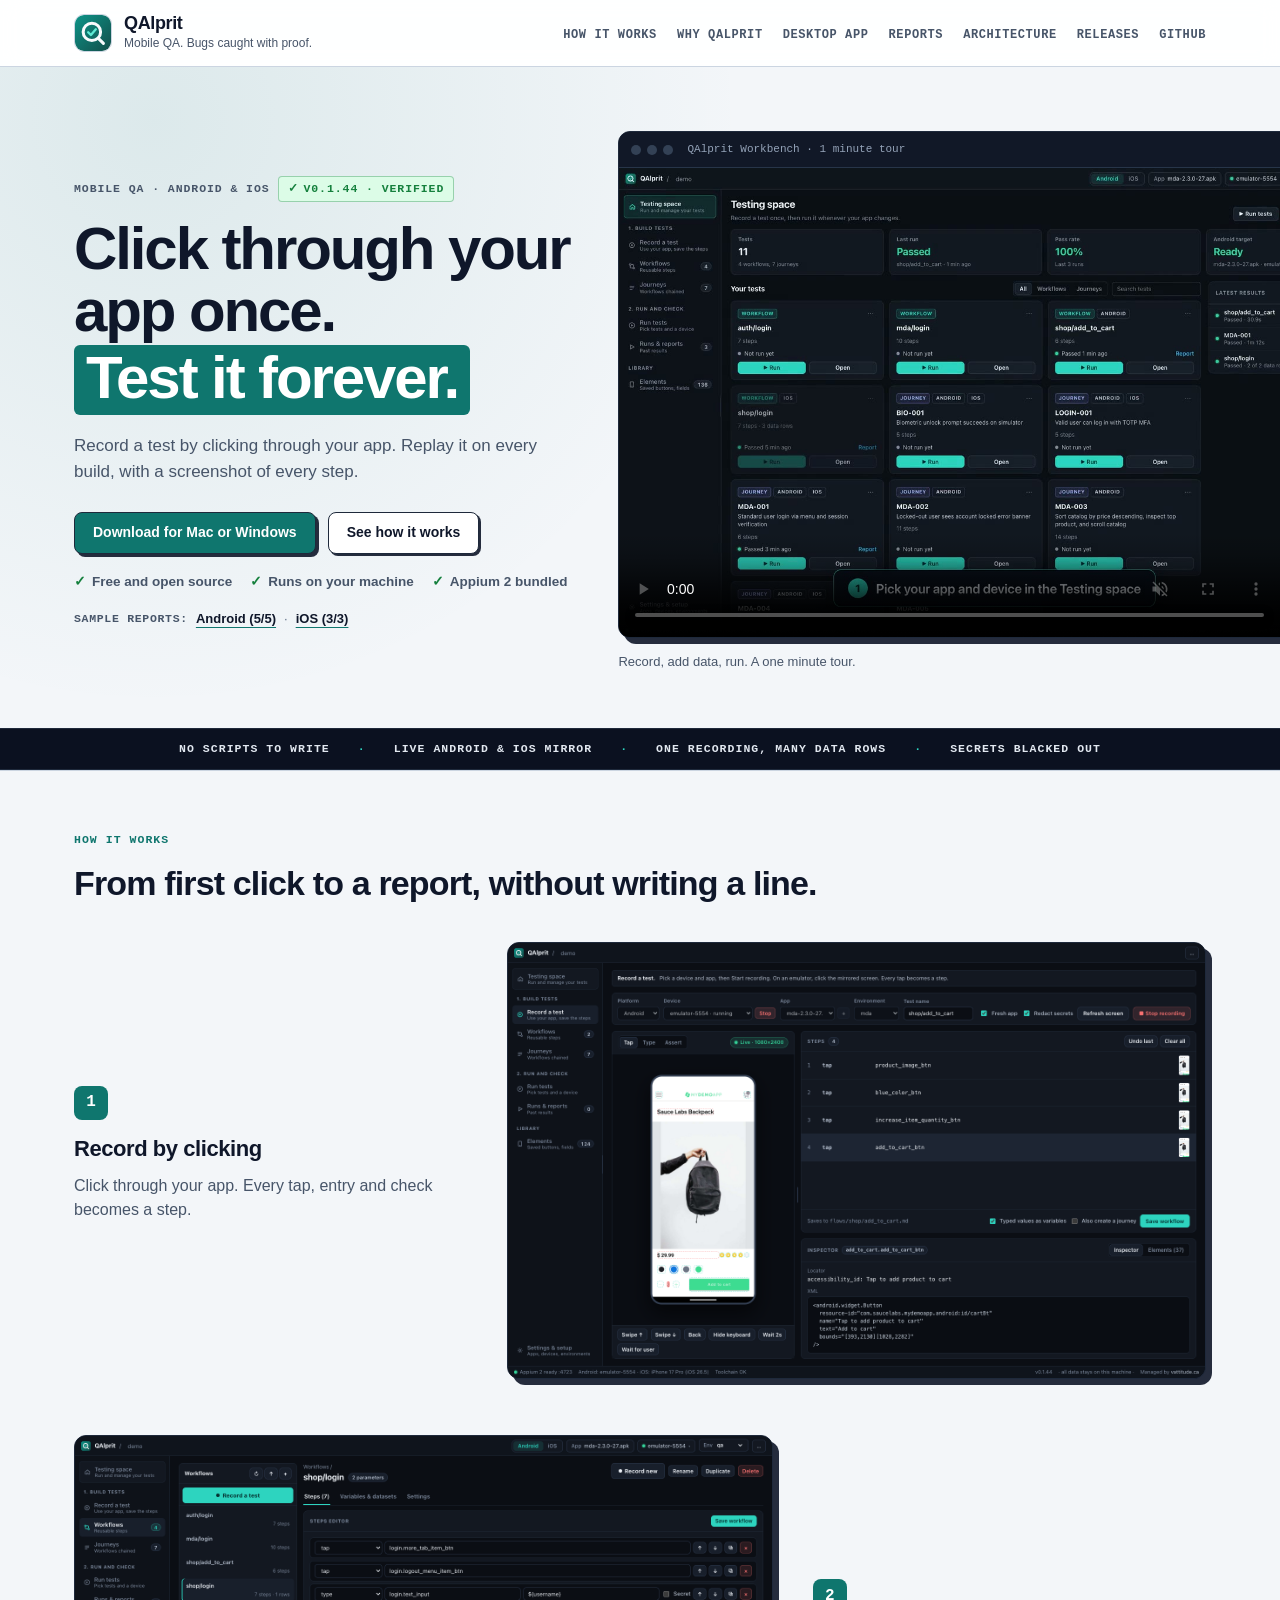
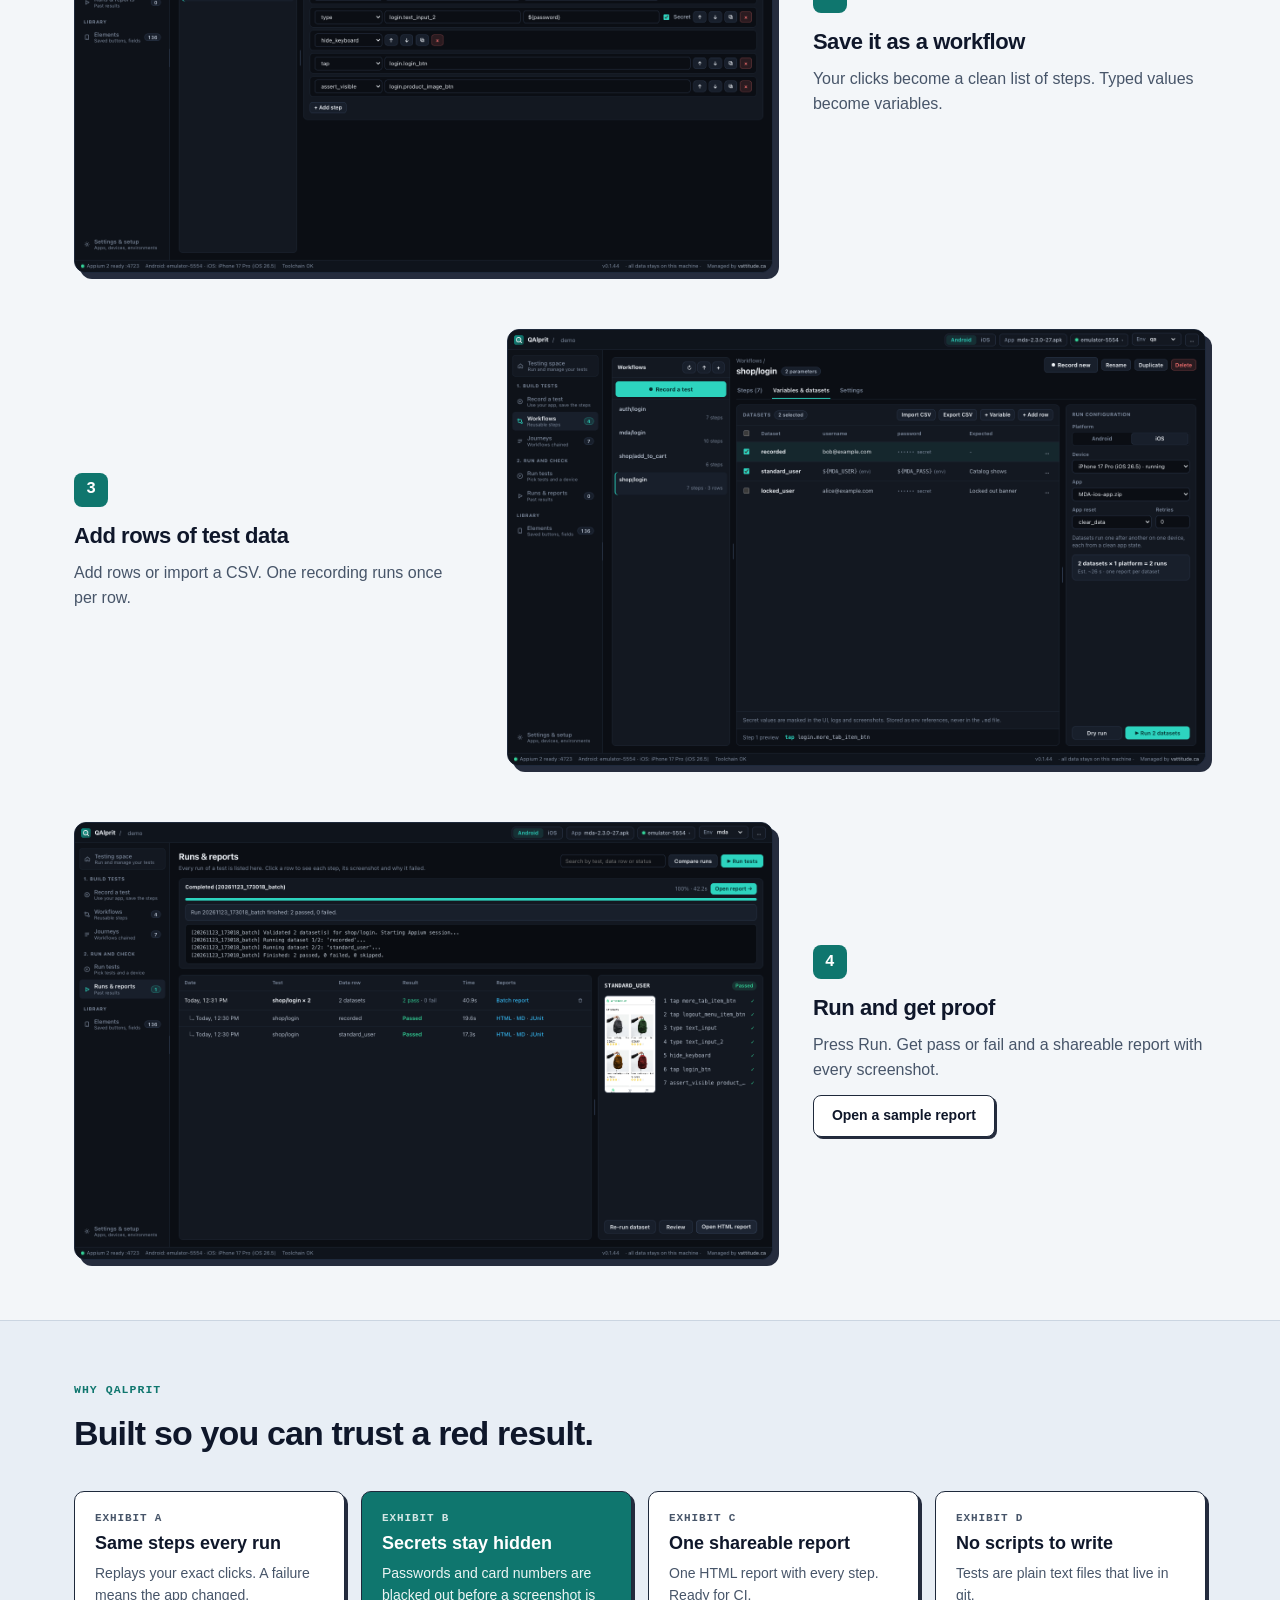
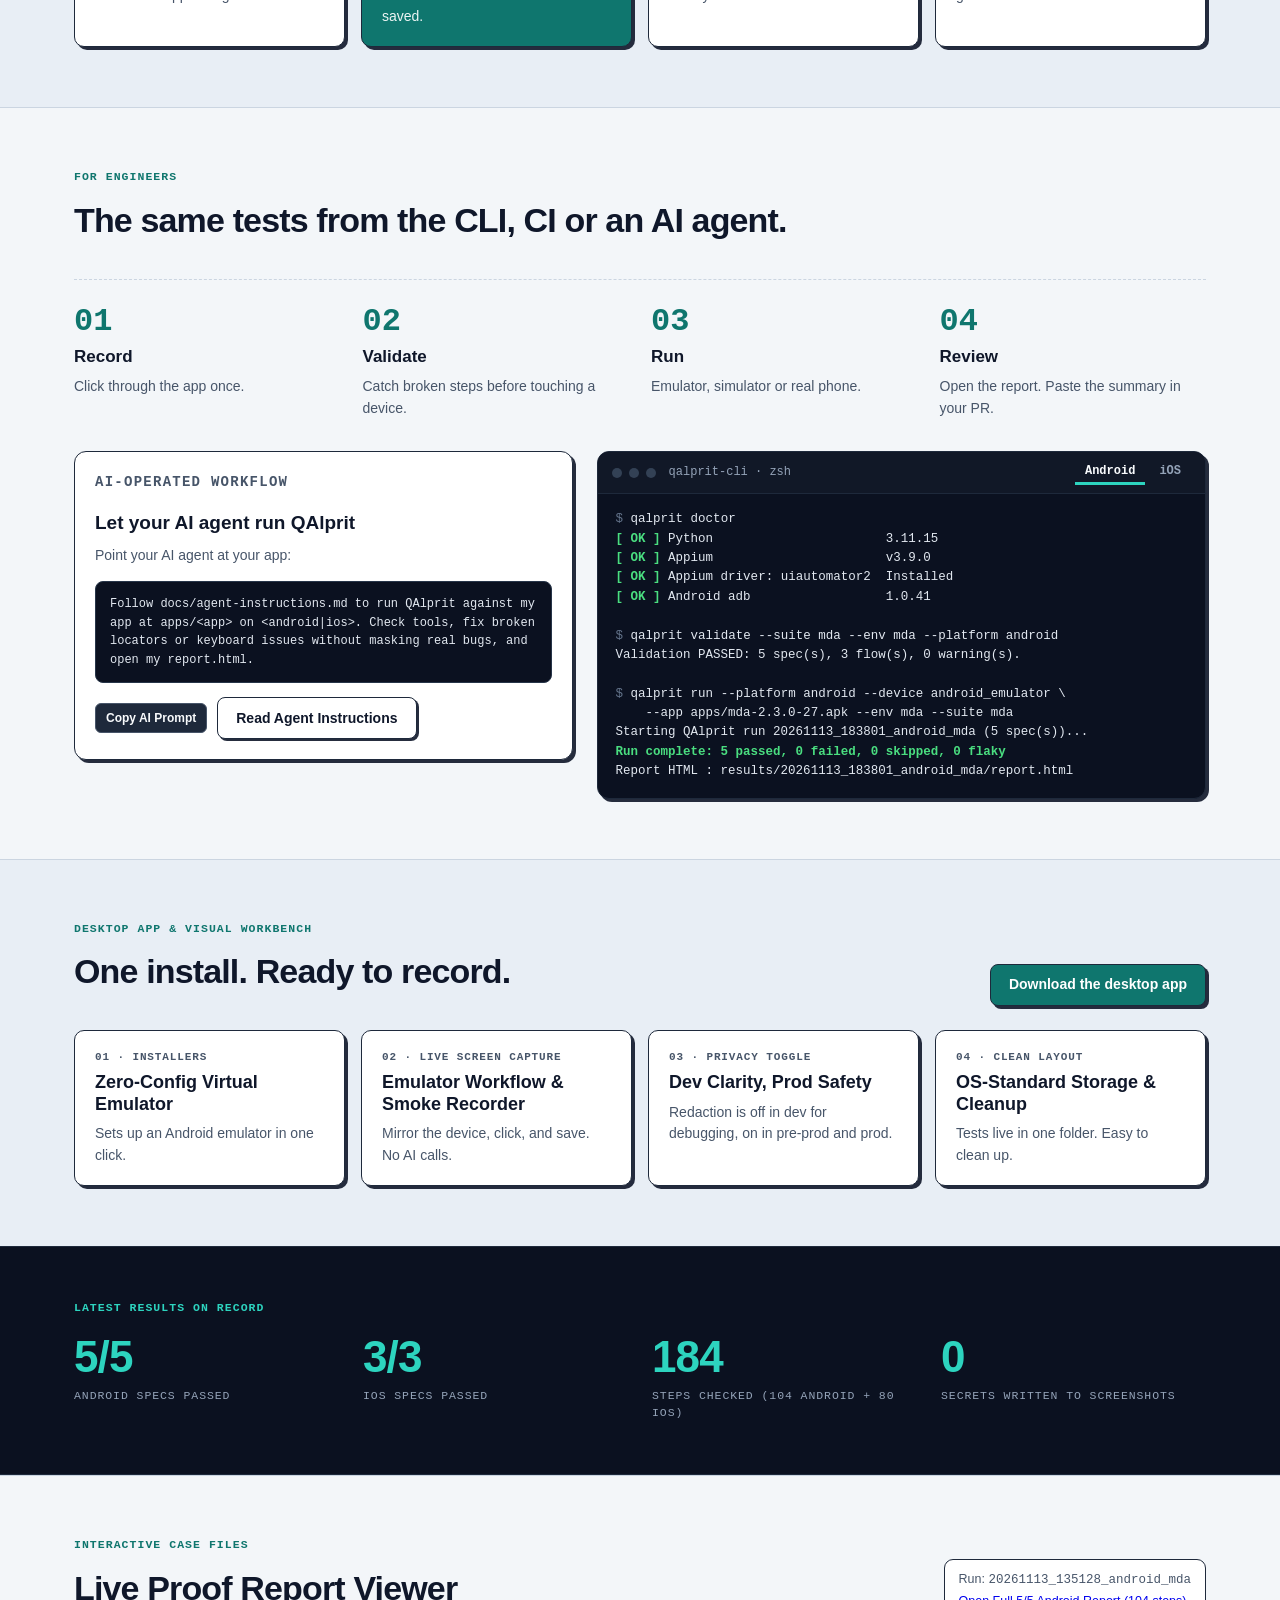
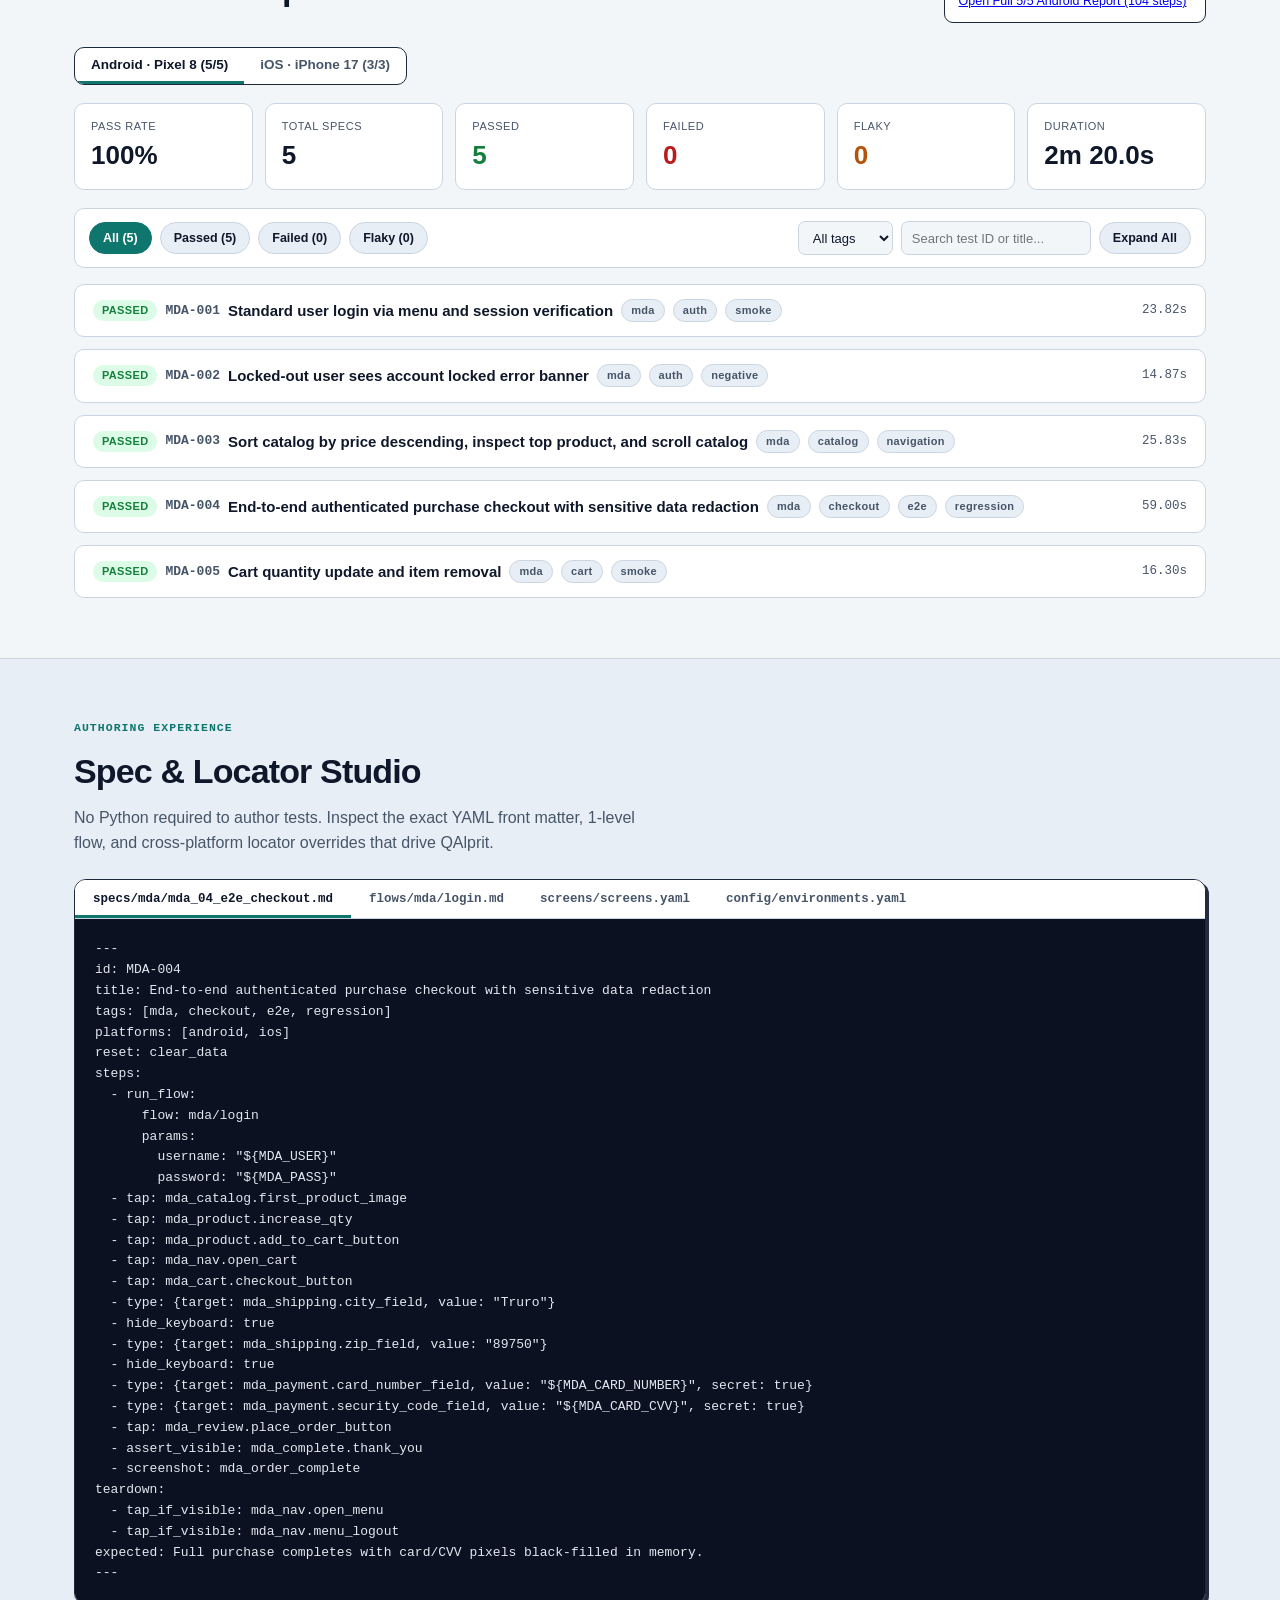
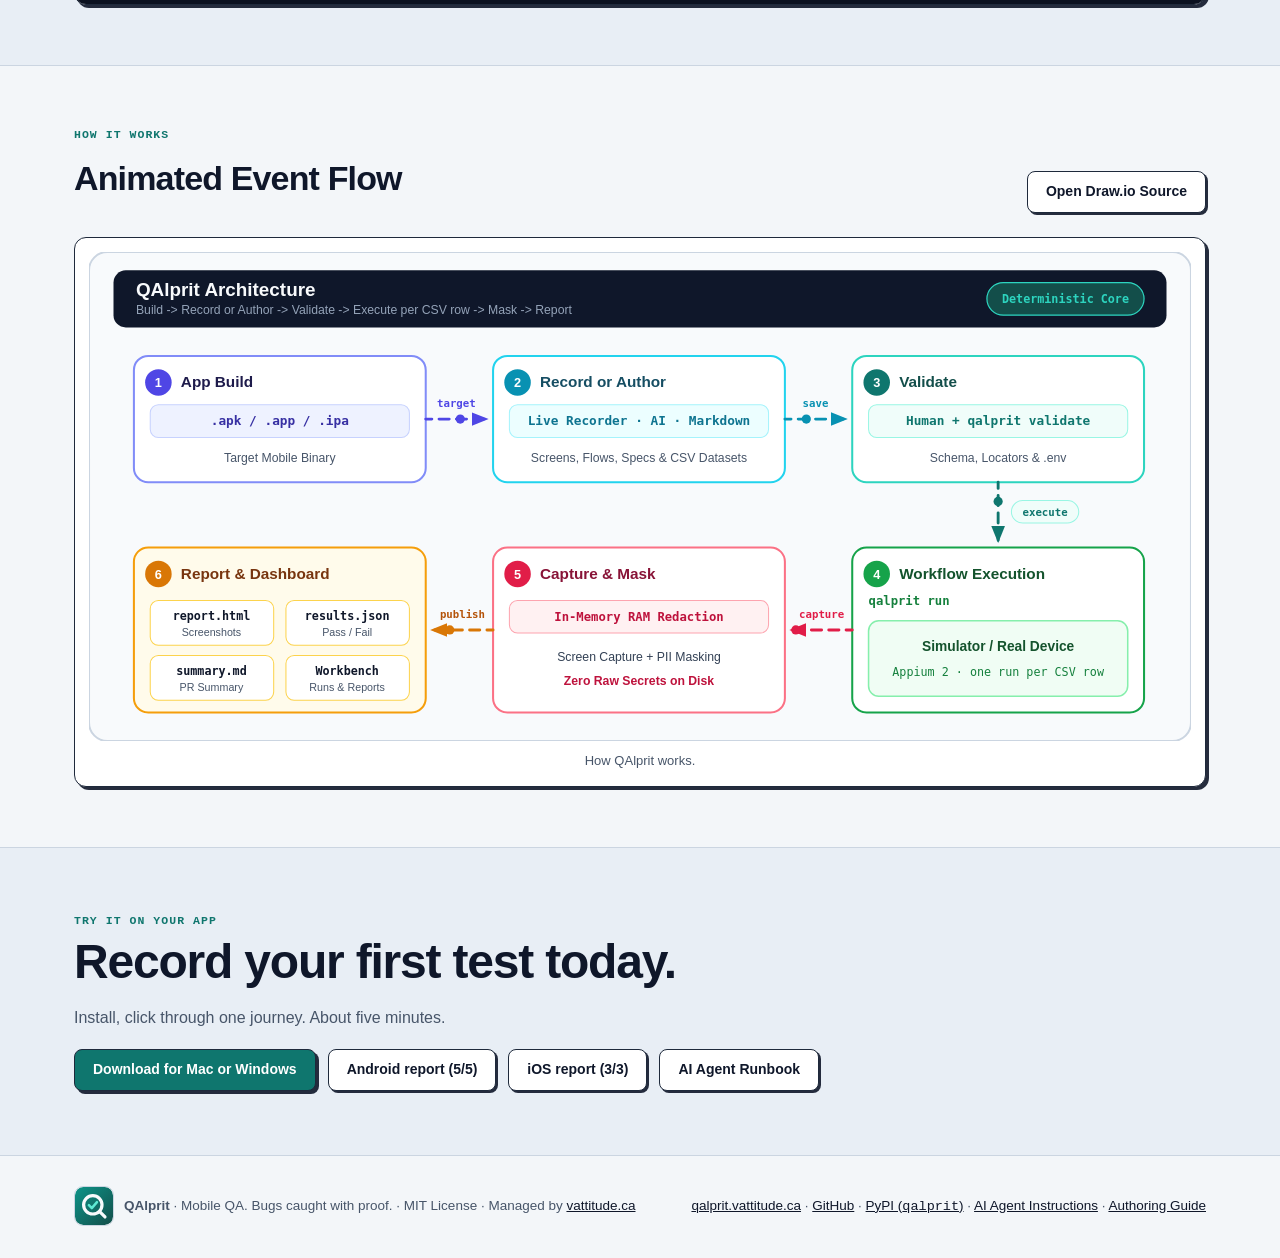
==== web/index.html @ 34952ef0 "docs: intro video and fresh screenshots Add a one minute tour to the website hero (mp4 with poster) " ====
<!DOCTYPE html>
<html lang="en">
<head>
  <meta charset="utf-8" />
  <meta name="viewport" content="width=device-width, initial-scale=1.0" />
  <meta name="color-scheme" content="light dark" />
  <title>QAlprit: mobile QA. Bugs caught with proof.</title>
  <meta name="description" content="Record mobile tests by clicking through your app on a live Android emulator or iOS simulator. Replay them with CSV data on Appium 2 and get a report with every step and every secret blacked out." />
  <link rel="canonical" href="https://qalprit.vattitude.ca/" />
  <link rel="icon" type="image/svg+xml" href="qalprit-icon.svg" />
  <link rel="alternate icon" type="image/png" href="qalprit-logo.png" />
  <link rel="apple-touch-icon" href="qalprit-logo.png" />
  <meta property="og:type" content="website" />
  <meta property="og:url" content="https://qalprit.vattitude.ca/" />
  <meta property="og:title" content="QAlprit: mobile QA. Bugs caught with proof." />
  <meta property="og:description" content="Record mobile tests by clicking through your app on a live Android emulator or iOS simulator. Replay them with CSV data on Appium 2 and get a report with every step and every secret blacked out." />
  <meta property="og:image" content="https://qalprit.vattitude.ca/social-card.png" />
  <meta name="twitter:card" content="summary_large_image" />
  <meta name="twitter:title" content="QAlprit: mobile QA. Bugs caught with proof." />
  <meta name="twitter:description" content="Record mobile tests by clicking through your app on live Android and iOS emulators. No scripts." />
  <meta name="twitter:image" content="https://qalprit.vattitude.ca/social-card.png" />
  <link rel="stylesheet" href="styles.css" />
</head>
<body>
  <a href="#main-content" class="skip-link">Skip to main content</a>

  <header class="site-header">
    <div class="container nav-row">
      <a class="brand" href="#top" aria-label="QAlprit home">
        <img class="brand-logo" src="qalprit-icon.svg" alt="" width="38" height="38" />
        <span>
          <strong>QAlprit</strong>
          <small>Mobile QA. Bugs caught with proof.</small>
        </span>
      </a>
      <nav aria-label="Primary">
        <ul class="nav-links">
          <li><a href="#how-it-works">How it works</a></li>
          <li><a href="#evidence">Why QAlprit</a></li>
          <li><a href="#workbench">Desktop app</a></li>
          <li><a href="#proof-viewer">Reports</a></li>
          <li><a href="#architecture">Architecture</a></li>
          <li><a href="https://github.com/vattitude-me/QAlprit/releases/latest" target="_blank" rel="noopener">Releases</a></li>
          <li><a href="https://github.com/vattitude-me/QAlprit" target="_blank" rel="noopener">GitHub</a></li>
        </ul>
      </nav>
    </div>
  </header>

  <main id="main-content" tabindex="-1">
    <section id="top" class="hero">
      <div class="container hero-grid">
        <div class="hero-copy">
          <p class="case-meta">
            <span>Mobile QA · Android &amp; iOS</span>
            <span class="case-badge"><span aria-hidden="true">✓</span> v0.1.44 · Verified</span>
          </p>
          <h1>Click through your app once.<br /><span class="proof-highlight">Test it forever.</span></h1>
          <p class="lead">
            Record a test by clicking through your app. Replay it on every build, with a screenshot of every step.
          </p>
          <div class="hero-actions">
            <a class="btn-primary" href="https://github.com/vattitude-me/QAlprit/releases/latest" target="_blank" rel="noopener">Download for Mac or Windows</a>
            <a class="btn-secondary" href="#how-it-works">See how it works</a>
          </div>
          <ul class="hero-points">
            <li>Free and open source</li>
            <li>Runs on your machine</li>
            <li>Appium 2 bundled</li>
          </ul>
          <div class="hero-utility">
            <div class="hero-report-links" aria-label="Sample HTML reports">
              <span class="hero-report-label">Sample reports:</span>
              <a class="utility-link" href="sample-report.html">Android (5/5)</a>
              <span class="t-dim" aria-hidden="true">·</span>
              <a class="utility-link" href="sample-report-ios.html">iOS (3/3)</a>
            </div>
          </div>
        </div>

        <figure class="hero-shot">
          <div class="app-window">
            <div class="app-window-bar" aria-hidden="true"><span></span><span></span><span></span><em>QAlprit Workbench · 1 minute tour</em></div>
            <video class="hero-video" width="1280" height="800" poster="media/intro-poster.jpg" autoplay muted loop playsinline controls preload="metadata" aria-label="One minute tour of QAlprit: record a login on the iOS Simulator, record add to cart on an Android emulator, add data rows, and run the test with a report.">
              <source src="media/intro.mp4" type="video/mp4" />
              <img src="screenshots/record-ios.png" width="1600" height="1000" alt="QAlprit Workbench recording a login on a live iPhone simulator, with the password field blacked out." />
            </video>
          </div>
          <figcaption>Record, add data, run. A one minute tour.</figcaption>
        </figure>
      </div>
    </section>

    <div class="ledger-strip" aria-label="QAlprit execution guarantees">
      <div class="container ledger-items">
        <span>No Scripts to Write</span>
        <span class="ledger-dot" aria-hidden="true">·</span>
        <span>Live Android &amp; iOS Mirror</span>
        <span class="ledger-dot" aria-hidden="true">·</span>
        <span>One Recording, Many Data Rows</span>
        <span class="ledger-dot" aria-hidden="true">·</span>
        <span>Secrets Blacked Out</span>
      </div>
    </div>

    <section id="how-it-works" class="section-band">
      <div class="container">
        <div class="section-head">
          <div>
            <p class="eyebrow">How it works</p>
            <h2>From first click to a report, without writing a line.</h2>
            
          </div>
        </div>

        <div class="tour">
          <article class="tour-row">
            <div class="tour-copy">
              <span class="tour-num" aria-hidden="true">1</span>
              <h3>Record by clicking</h3>
              <p>Click through your app. Every tap, entry and check becomes a step.</p>
            </div>
            <a class="app-window tour-shot" href="screenshots/record-android.png" target="_blank" rel="noopener">
              <img src="screenshots/record-android.png" width="1600" height="1000" loading="lazy" alt="Recording an add to cart flow on a live Android emulator. Four steps are listed next to the phone mirror, each with a screenshot." />
            </a>
          </article>

          <article class="tour-row flip">
            <div class="tour-copy">
              <span class="tour-num" aria-hidden="true">2</span>
              <h3>Save it as a workflow</h3>
              <p>Your clicks become a clean list of steps. Typed values become variables.</p>
            </div>
            <a class="app-window tour-shot" href="screenshots/workflow-steps.png" target="_blank" rel="noopener">
              <img src="screenshots/workflow-steps.png" width="1600" height="1000" loading="lazy" alt="Workflow editor showing seven recorded login steps, with username and password variables and both typed values marked secret." />
            </a>
          </article>

          <article class="tour-row">
            <div class="tour-copy">
              <span class="tour-num" aria-hidden="true">3</span>
              <h3>Add rows of test data</h3>
              <p>Add rows or import a CSV. One recording runs once per row.</p>
            </div>
            <a class="app-window tour-shot" href="screenshots/datasets.png" target="_blank" rel="noopener">
              <img src="screenshots/datasets.png" width="1600" height="1000" loading="lazy" alt="Dataset table with three rows, two of them selected, a masked password column and a run panel for the iOS Simulator." />
            </a>
          </article>

          <article class="tour-row flip">
            <div class="tour-copy">
              <span class="tour-num" aria-hidden="true">4</span>
              <h3>Run and get proof</h3>
              <p>Press Run. Get pass or fail and a shareable report with every screenshot.</p>
              <div class="cta-row">
                <a class="btn-secondary" href="sample-report.html">Open a sample report</a>
              </div>
            </div>
            <a class="app-window tour-shot" href="screenshots/runs.png" target="_blank" rel="noopener">
              <img src="screenshots/runs.png" width="1600" height="1000" loading="lazy" alt="Runs and reports view with a batch of two data rows that both passed, links to HTML, Markdown and JUnit output, and the step list with a screenshot." />
            </a>
          </article>
        </div>
      </div>
    </section>

    <section id="evidence" class="section-band alt-band">
      <div class="container">
        <div class="section-head">
          <div>
            <p class="eyebrow">Why QAlprit</p>
            <h2>Built so you can trust a red result.</h2>
          </div>
        </div>
        <div class="exhibits-grid">
          <article class="exhibit-card">
            <header>
              <span class="exhibit-num">Exhibit A</span>
              <h3>Same steps every run</h3>
            </header>
            <p>Replays your exact clicks. A failure means the app changed.</p>
          </article>

          <article class="exhibit-card featured">
            <header>
              <span class="exhibit-num">Exhibit B</span>
              <h3>Secrets stay hidden</h3>
            </header>
            <p>Passwords and card numbers are blacked out before a screenshot is saved.</p>
          </article>

          <article class="exhibit-card">
            <header>
              <span class="exhibit-num">Exhibit C</span>
              <h3>One shareable report</h3>
            </header>
            <p>One HTML report with every step. Ready for CI.</p>
          </article>

          <article class="exhibit-card">
            <header>
              <span class="exhibit-num">Exhibit D</span>
              <h3>No scripts to write</h3>
            </header>
            <p>Tests are plain text files that live in git.</p>
          </article>
        </div>
      </div>
    </section>

    <section id="procedure" class="section-band">
      <div class="container">
        <div class="section-head">
          <div>
            <p class="eyebrow">For engineers</p>
            <h2>The same tests from the CLI, CI or an AI agent.</h2>
          </div>
        </div>

        <div class="steps-ledger">
          <article class="verdict-step">
            <span class="verdict-num" aria-hidden="true">01</span>
            <h3>Record</h3>
            <p>Click through the app once.</p>
          </article>
          <article class="verdict-step">
            <span class="verdict-num" aria-hidden="true">02</span>
            <h3>Validate</h3>
            <p>Catch broken steps before touching a device.</p>
          </article>
          <article class="verdict-step">
            <span class="verdict-num" aria-hidden="true">03</span>
            <h3>Run</h3>
            <p>Emulator, simulator or real phone.</p>
          </article>
          <article class="verdict-step">
            <span class="verdict-num" aria-hidden="true">04</span>
            <h3>Review</h3>
            <p>Open the report. Paste the summary in your PR.</p>
          </article>
        </div>

        <div class="quickstart-grid" style="margin-top: 32px;">
          <article class="ai-prompt-card">
            <p class="eyebrow">AI-Operated Workflow</p>
            <h3>Let your AI agent run QAlprit</h3>
            <p>
              Point your AI agent at your app:
            </p>
            <pre class="prompt-snippet">Follow docs/agent-instructions.md to run QAlprit against my app at apps/&lt;app&gt; on &lt;android|ios&gt;. Check tools, fix broken locators or keyboard issues without masking real bugs, and open my report.html.</pre>
            <div class="prompt-actions">
              <button type="button" class="copy-btn" data-copy="Follow docs/agent-instructions.md to run QAlprit against my app at apps/<app> on <android|ios>. Check tools, fix broken locators or keyboard issues without masking real bugs, and open my report.html.">Copy AI Prompt</button>
              <a class="btn-secondary" href="https://github.com/vattitude-me/QAlprit/blob/main/docs/agent-instructions.md" target="_blank" rel="noopener">Read Agent Instructions</a>
            </div>
          </article>

          <div class="terminal-card" aria-label="QAlprit CLI workflow preview">
            <div class="terminal-bar">
              <div class="terminal-bar-left">
                <span class="dot"></span><span class="dot"></span><span class="dot"></span>
                <span class="terminal-title">qalprit-cli · zsh</span>
              </div>
              <div class="terminal-tabs" role="tablist" aria-label="CLI preview platform">
                <button type="button" role="tab" id="cli-tab-android" aria-selected="true">Android</button>
                <button type="button" role="tab" id="cli-tab-ios" aria-selected="false">iOS</button>
              </div>
            </div>
            <div role="tabpanel" id="cli-panel-android" aria-labelledby="cli-tab-android" tabindex="0">
              <pre><code><span class="t-dim">$</span> qalprit doctor
<span class="t-ok">[ OK ]</span> Python                       3.11.15
<span class="t-ok">[ OK ]</span> Appium                       v3.9.0
<span class="t-ok">[ OK ]</span> Appium driver: uiautomator2  Installed
<span class="t-ok">[ OK ]</span> Android adb                  1.0.41

<span class="t-dim">$</span> qalprit validate --suite mda --env mda --platform android
Validation PASSED: 5 spec(s), 3 flow(s), 0 warning(s).

<span class="t-dim">$</span> qalprit run --platform android --device android_emulator \
    --app apps/mda-2.3.0-27.apk --env mda --suite mda
Starting QAlprit run 20261113_183801_android_mda (5 spec(s))...
<span class="t-ok">Run complete: 5 passed, 0 failed, 0 skipped, 0 flaky</span>
Report HTML : results/20261113_183801_android_mda/report.html</code></pre>
            </div>
            <div role="tabpanel" id="cli-panel-ios" aria-labelledby="cli-tab-ios" hidden="until-found">
              <pre><code><span class="t-dim">$</span> qalprit doctor
<span class="t-ok">[ OK ]</span> Python                       3.11.15
<span class="t-ok">[ OK ]</span> Appium                       v3.9.0
<span class="t-ok">[ OK ]</span> Appium driver: xcuitest      Installed
<span class="t-ok">[ OK ]</span> Xcode / iOS Simulator        iPhone 17 (iOS 26.5)

<span class="t-dim">$</span> qalprit validate --suite mda --env mda --platform ios
Validation PASSED: 3 spec(s), 3 flow(s), 0 warning(s).

<span class="t-dim">$</span> qalprit run --platform ios --device ios_simulator \
    --app "apps/My Demo App.app" --env mda --suite mda
Starting QAlprit run 20261113_183328_ios_mda (3 spec(s))...
<span class="t-ok">Run complete: 3 passed, 0 failed, 0 skipped, 0 flaky</span>
Report HTML : results/20261113_183328_ios_mda/report.html</code></pre>
            </div>
          </div>
        </div>
      </div>
    </section>

    <section id="workbench" class="section-band alt-band">
      <div class="container">
        <div class="section-head">
          <div>
            <p class="eyebrow">Desktop App &amp; Visual Workbench</p>
            <h2>One install. Ready to record.</h2>
          </div>
          <a class="btn-primary" href="https://github.com/vattitude-me/QAlprit/releases/latest" target="_blank" rel="noopener">Download the desktop app</a>
        </div>
        <div class="exhibits-grid">
          <article class="exhibit-card">
            <header>
              <span class="exhibit-num">01 · Installers</span>
              <h3>Zero-Config Virtual Emulator</h3>
            </header>
            <p>Sets up an Android emulator in one click.</p>
          </article>

          <article class="exhibit-card">
            <header>
              <span class="exhibit-num">02 · Live Screen Capture</span>
              <h3>Emulator Workflow &amp; Smoke Recorder</h3>
            </header>
            <p>Mirror the device, click, and save. No AI calls.</p>
          </article>

          <article class="exhibit-card">
            <header>
              <span class="exhibit-num">03 · Privacy Toggle</span>
              <h3>Dev Clarity, Prod Safety</h3>
            </header>
            <p>Redaction is off in dev for debugging, on in pre-prod and prod.</p>
          </article>

          <article class="exhibit-card">
            <header>
              <span class="exhibit-num">04 · Clean Layout</span>
              <h3>OS-Standard Storage &amp; Cleanup</h3>
            </header>
            <p>Tests live in one folder. Easy to clean up.</p>
          </article>
        </div>
      </div>
    </section>

    <section class="record-band" aria-label="Latest results on record">
      <div class="container">
        <p class="eyebrow">Latest Results on Record</p>
        <div class="record-grid">
          <div class="record-stat">
            <strong>5/5</strong>
            <span>Android Specs Passed</span>
          </div>
          <div class="record-stat">
            <strong>3/3</strong>
            <span>iOS Specs Passed</span>
          </div>
          <div class="record-stat">
            <strong>184</strong>
            <span>Steps Checked (104 Android + 80 iOS)</span>
          </div>
          <div class="record-stat">
            <strong>0</strong>
            <span>Secrets Written to Screenshots</span>
          </div>
        </div>
      </div>
    </section>

    <section id="proof-viewer" class="section-band">
      <div class="container">
        <div class="section-head">
          <div>
            <p class="eyebrow">Interactive Case Files</p>
            <h2>Live Proof Report Viewer</h2>
          </div>
          <div class="run-meta-pill">
            <span>Run: <code id="runIdCode">20261113_135128_android_mda</code></span>
            <span><a id="runFullLink" href="sample-report.html">Open Full 5/5 Android Report (104 steps)</a></span>
          </div>
        </div>

        <div class="platform-tablist" role="tablist" aria-label="Sample run platform">
          <button type="button" role="tab" id="pv-tab-android" data-platform="android" aria-selected="true">Android · Pixel 8 (5/5)</button>
          <button type="button" role="tab" id="pv-tab-ios" data-platform="ios" aria-selected="false">iOS · iPhone 17 (3/3)</button>
        </div>

        <div class="kpi-grid" aria-label="Sample run metrics">
          <div class="kpi"><span class="kpi-label">Pass Rate</span><strong class="kpi-val" id="kpiRate">100%</strong></div>
          <div class="kpi"><span class="kpi-label">Total Specs</span><strong class="kpi-val" id="kpiTotal">5</strong></div>
          <div class="kpi kpi-pass"><span class="kpi-label">Passed</span><strong class="kpi-val" id="kpiPassed">5</strong></div>
          <div class="kpi kpi-fail"><span class="kpi-label">Failed</span><strong class="kpi-val" id="kpiFailed">0</strong></div>
          <div class="kpi kpi-warn"><span class="kpi-label">Flaky</span><strong class="kpi-val" id="kpiFlaky">0</strong></div>
          <div class="kpi"><span class="kpi-label">Duration</span><strong class="kpi-val" id="kpiDuration">2m 20.0s</strong></div>
        </div>

        <div class="toolbar" role="region" aria-label="Report filters">
          <div class="filter-group" id="statusFilters">
            <button type="button" class="btn-filter active" data-status="all" aria-pressed="true">All (5)</button>
            <button type="button" class="btn-filter" data-status="passed" aria-pressed="false">Passed (5)</button>
            <button type="button" class="btn-filter" data-status="failed" aria-pressed="false">Failed (0)</button>
            <button type="button" class="btn-filter" data-status="flaky" aria-pressed="false">Flaky (0)</button>
          </div>
          <div class="filter-controls">
            <label class="visually-hidden" for="tagFilter">Filter by tag</label>
            <select id="tagFilter" class="input-ctrl">
              <option value="all">All tags</option>
              <option value="mda">mda</option>
              <option value="auth">auth</option>
              <option value="smoke">smoke</option>
              <option value="negative">negative</option>
              <option value="catalog">catalog</option>
              <option value="checkout">checkout</option>
              <option value="e2e">e2e</option>
              <option value="cart">cart</option>
            </select>
            <label class="visually-hidden" for="searchBox">Search tests</label>
            <input id="searchBox" class="input-ctrl" type="search" placeholder="Search test ID or title..." />
            <button type="button" class="btn-filter" id="toggleAllBtn">Expand All</button>
          </div>
        </div>

        <div id="demoTestsContainer" class="tests-stack"></div>
      </div>
    </section>

    <section id="spec-studio" class="section-band alt-band">
      <div class="container">
        <div class="section-head">
          <div>
            <p class="eyebrow">Authoring Experience</p>
            <h2>Spec &amp; Locator Studio</h2>
            <p class="section-desc">
              No Python required to author tests. Inspect the exact YAML front matter, 1-level flow,
              and cross-platform locator overrides that drive QAlprit.
            </p>
          </div>
        </div>

        <div class="studio-shell">
          <div class="studio-tablist" role="tablist" aria-label="QAlprit configuration files">
            <button type="button" role="tab" id="tab-spec" aria-selected="true">specs/mda/mda_04_e2e_checkout.md</button>
            <button type="button" role="tab" id="tab-flow" aria-selected="false">flows/mda/login.md</button>
            <button type="button" role="tab" id="tab-screens" aria-selected="false">screens/screens.yaml</button>
            <button type="button" role="tab" id="tab-env" aria-selected="false">config/environments.yaml</button>
          </div>

          <div class="studio-panels">
            <div role="tabpanel" id="panel-spec" aria-labelledby="tab-spec" tabindex="0">
              <div class="code-panel">
                <pre><code>---
id: MDA-004
title: End-to-end authenticated purchase checkout with sensitive data redaction
tags: [mda, checkout, e2e, regression]
platforms: [android, ios]
reset: clear_data
steps:
  - run_flow:
      flow: mda/login
      params:
        username: "${MDA_USER}"
        password: "${MDA_PASS}"
  - tap: mda_catalog.first_product_image
  - tap: mda_product.increase_qty
  - tap: mda_product.add_to_cart_button
  - tap: mda_nav.open_cart
  - tap: mda_cart.checkout_button
  - type: {target: mda_shipping.city_field, value: "Truro"}
  - hide_keyboard: true
  - type: {target: mda_shipping.zip_field, value: "89750"}
  - hide_keyboard: true
  - type: {target: mda_payment.card_number_field, value: "${MDA_CARD_NUMBER}", secret: true}
  - type: {target: mda_payment.security_code_field, value: "${MDA_CARD_CVV}", secret: true}
  - tap: mda_review.place_order_button
  - assert_visible: mda_complete.thank_you
  - screenshot: mda_order_complete
teardown:
  - tap_if_visible: mda_nav.open_menu
  - tap_if_visible: mda_nav.menu_logout
expected: Full purchase completes with card/CVV pixels black-filled in memory.
---</code></pre>
              </div>
            </div>

            <div role="tabpanel" id="panel-flow" aria-labelledby="tab-flow" hidden="until-found">
              <div class="code-panel">
                <pre><code>---
name: mda/login
params: [username, password]
steps:
  - wait_for_visible: mda_nav.open_menu
  - tap: mda_nav.open_menu
  - tap: mda_nav.menu_login
  - wait_for_visible: mda_login.username_field
  - type: {target: mda_login.username_field, value: "${username}"}
  - type: {target: mda_login.password_field, value: "${password}", secret: true}
  - hide_keyboard: true
  - tap: mda_login.login_button
  - wait_for_visible: mda_catalog.title
---
# Reusable 1-level login flow
# Expanded inline during execution; nested run_flow inside a flow is rejected by `qalprit validate`.</code></pre>
              </div>
            </div>

            <div role="tabpanel" id="panel-screens" aria-labelledby="tab-screens" hidden="until-found">
              <div class="code-panel">
                <pre><code>mda_login:
  username_field:
    android: {id: "com.saucelabs.mydemoapp.android:id/nameET"}
    ios: {accessibility_id: "nameET"}
  password_field:
    android: {id: "com.saucelabs.mydemoapp.android:id/passwordET", sensitive: true}
    ios: {accessibility_id: "passwordET", sensitive: true}
  login_button: {accessibility_id: "Tap to login with given credentials"}

mda_shipping:
  zip_field:
    android: {id: "com.saucelabs.mydemoapp.android:id/zipET"}
    ios: {xpath: '//XCUIElementTypeStaticText[@name="Zip Code*"]/following::XCUIElementTypeTextField[1]'}

mda_payment:
  card_number_field:
    android: {id: "com.saucelabs.mydemoapp.android:id/cardNumberET", sensitive: true}
    ios: {xpath: '//XCUIElementTypeStaticText[@name="Card Number*"]/following::XCUIElementTypeTextField[1]', sensitive: true}
  security_code_field:
    android: {id: "com.saucelabs.mydemoapp.android:id/securityCodeET", sensitive: true}
    ios: {xpath: '//XCUIElementTypeStaticText[@name="Security Code*"]/following::XCUIElementTypeTextField[1]', sensitive: true}</code></pre>
              </div>
            </div>

            <div role="tabpanel" id="panel-env" aria-labelledby="tab-env" hidden="until-found">
              <div class="code-panel">
                <pre><code>environments:
  dev:
    android_package: com.example.qalprit.dev
    ios_bundle_id: com.example.qalprit.dev
    default_timeout: 12
    redact_screenshots: false   # Clear screenshots &amp; live mirror for local debugging
    variables:
      ENV_LABEL: DEV
  pre-prod:
    android_package: com.example.qalprit.preprod
    ios_bundle_id: com.example.qalprit.preprod
    default_timeout: 12
    redact_screenshots: true    # Mask sensitive boxes &amp; credentials in memory
    variables:
      ENV_LABEL: PRE-PROD
  prod:
    android_package: com.example.qalprit.prod
    ios_bundle_id: com.example.qalprit.prod
    default_timeout: 15
    redact_screenshots: true
    variables:
      ENV_LABEL: PROD
  mda:
    android_package: com.saucelabs.mydemoapp.android
    ios_bundle_id: com.saucelabs.mydemo.app.ios
    default_timeout: 12
    redact_screenshots: true
    variables:
      ENV_LABEL: DEMO</code></pre>
              </div>
            </div>
          </div>
        </div>
      </div>
    </section>

    <section id="architecture" class="section-band">
      <div class="container">
        <div class="section-head">
          <div>
            <p class="eyebrow">How It Works</p>
            <h2>Animated Event Flow</h2>
          </div>
          <a class="btn-secondary" href="https://github.com/vattitude-me/QAlprit/blob/main/docs/architecture.drawio" target="_blank" rel="noopener">Open Draw.io Source</a>
        </div>
        <figure class="arch-figure">
          <img src="architecture.svg" alt="Animated QAlprit architecture diagram: App Build, AI Authoring, Validate, Workflow Execution on Simulator/Real Device, Capture &amp; Mask, and Report &amp; Dashboard" />
          <figcaption>How QAlprit works.</figcaption>
        </figure>
      </div>
    </section>

    <section class="closing-band alt-band" aria-label="Explore full sample case files">
      <div class="container">
        <p class="eyebrow">Try it on your app</p>
        <h2>Record your first test today.</h2>
        <p class="section-desc">Install, click through one journey. About five minutes.</p>
        <div class="cta-row" style="margin-top: 18px;">
          <a class="btn-primary" href="https://github.com/vattitude-me/QAlprit/releases/latest" target="_blank" rel="noopener">Download for Mac or Windows</a>
          <a class="btn-secondary" href="sample-report.html">Android report (5/5)</a>
          <a class="btn-secondary" href="sample-report-ios.html">iOS report (3/3)</a>
          <a class="btn-secondary" href="https://github.com/vattitude-me/QAlprit/blob/main/docs/agent-instructions.md" target="_blank" rel="noopener">AI Agent Runbook</a>
        </div>
      </div>
    </section>
  </main>

  <footer class="site-footer">
    <div class="container footer-row">
      <p class="footer-brand">
        <img class="footer-logo" src="qalprit-icon.svg" alt="QAlprit logo" width="40" height="40" />
        <span><strong>QAlprit</strong> · Mobile QA. Bugs caught with proof. · MIT License · Managed by <a href="https://vattitude.ca" target="_blank" rel="noopener">vattitude.ca</a></span>
      </p>
      <p>
        <a href="https://qalprit.vattitude.ca" target="_blank" rel="noopener">qalprit.vattitude.ca</a> ·
        <a href="https://github.com/vattitude-me/QAlprit" target="_blank" rel="noopener">GitHub</a> ·
        <a href="https://pypi.org/project/qalprit/" target="_blank" rel="noopener">PyPI (<code>qalprit</code>)</a> ·
        <a href="https://github.com/vattitude-me/QAlprit/blob/main/docs/agent-instructions.md" target="_blank" rel="noopener">AI Agent Instructions</a> ·
        <a href="https://github.com/vattitude-me/QAlprit/blob/main/docs/authoring-guide.md" target="_blank" rel="noopener">Authoring Guide</a>
      </p>
    </div>
  </footer>

  <dialog id="proofLightbox" closedby="any" aria-labelledby="lbTitle">
    <div class="lb-head">
      <h3 id="lbTitle">Step Screenshot</h3>
      <button type="button" class="lb-close" id="lbClose" autofocus>Close</button>
    </div>
    <div id="lbMedia" class="lb-media"></div>
    <p id="lbCaption" class="lb-caption"></p>
  </dialog>

  <div id="liveStatus" class="visually-hidden" aria-live="polite"></div>

  <script src="app.js"></script>
</body>
</html>
---- web/styles.css ----
:root {
  color-scheme: light dark;

  --bg-light: #f3f6f9;
  --bg-dark: #090e1a;
  --surface-light: #ffffff;
  --surface-dark: #111827;
  --surface-alt-light: #e8eef5;
  --surface-alt-dark: #0f172a;
  --border-light: #cbd5e1;
  --border-dark: #273549;
  --frame-border-light: #1e293b;
  --frame-border-dark: #334155;
  --shadow-color-light: rgba(15, 23, 42, 0.9);
  --shadow-color-dark: rgba(2, 6, 23, 0.9);
  --text-light: #0f172a;
  --text-dark: #f1f5f9;
  --muted-light: #475569;
  --muted-dark: #94a3b8;
  --accent-light: #0f766e;
  --accent-dark: #2dd4bf;
  --accent-ink-light: #ffffff;
  --accent-ink-dark: #042f2e;
  --pass-light: #15803d;
  --pass-dark: #4ade80;
  --pass-bg-light: #dcfce7;
  --pass-bg-dark: #052e16;
  --fail-light: #b91c1c;
  --fail-dark: #f87171;
  --fail-bg-light: #fee2e2;
  --fail-bg-dark: #450a0a;
  --warn-light: #b45309;
  --warn-dark: #fbbf24;
  --warn-bg-light: #fef3c7;
  --warn-bg-dark: #451a03;

  --bg: var(--bg-light);
  --surface: var(--surface-light);
  --surface-alt: var(--surface-alt-light);
  --border: var(--border-light);
  --frame-border: var(--frame-border-light);
  --frame-shadow: var(--shadow-color-light);
  --text: var(--text-light);
  --muted: var(--muted-light);
  --accent: var(--accent-light);
  --accent-ink: var(--accent-ink-light);
  --pass: var(--pass-light);
  --pass-bg: var(--pass-bg-light);
  --fail: var(--fail-light);
  --fail-bg: var(--fail-bg-light);
  --warn: var(--warn-light);
  --warn-bg: var(--warn-bg-light);

  --sans: "Inter", -apple-system, BlinkMacSystemFont, "Segoe UI", Roboto, sans-serif;
  --mono: ui-monospace, SFMono-Regular, Menlo, Monaco, Consolas, monospace;
}

@media (prefers-color-scheme: dark) {
  :root {
    --bg: var(--bg-dark);
    --surface: var(--surface-dark);
    --surface-alt: var(--surface-alt-dark);
    --border: var(--border-dark);
    --frame-border: var(--frame-border-dark);
    --frame-shadow: var(--shadow-color-dark);
    --text: var(--text-dark);
    --muted: var(--muted-dark);
    --accent: var(--accent-dark);
    --accent-ink: var(--accent-ink-dark);
    --pass: var(--pass-dark);
    --pass-bg: var(--pass-bg-dark);
    --fail: var(--fail-dark);
    --fail-bg: var(--fail-bg-dark);
    --warn: var(--warn-dark);
    --warn-bg: var(--warn-bg-dark);
  }
}

@supports (color: light-dark(white, black)) {
  :root {
    --bg: light-dark(var(--bg-light), var(--bg-dark));
    --surface: light-dark(var(--surface-light), var(--surface-dark));
    --surface-alt: light-dark(var(--surface-alt-light), var(--surface-alt-dark));
    --border: light-dark(var(--border-light), var(--border-dark));
    --frame-border: light-dark(var(--frame-border-light), var(--frame-border-dark));
    --frame-shadow: light-dark(var(--shadow-color-light), var(--shadow-color-dark));
    --text: light-dark(var(--text-light), var(--text-dark));
    --muted: light-dark(var(--muted-light), var(--muted-dark));
    --accent: light-dark(var(--accent-light), var(--accent-dark));
    --accent-ink: light-dark(var(--accent-ink-light), var(--accent-ink-dark));
    --pass: light-dark(var(--pass-light), var(--pass-dark));
    --pass-bg: light-dark(var(--pass-bg-light), var(--pass-bg-dark));
    --fail: light-dark(var(--fail-light), var(--fail-dark));
    --fail-bg: light-dark(var(--fail-bg-light), var(--fail-bg-dark));
    --warn: light-dark(var(--warn-light), var(--warn-dark));
    --warn-bg: light-dark(var(--warn-bg-light), var(--warn-bg-dark));
  }
}

* { box-sizing: border-box; }

body {
  margin: 0;
  font-family: var(--sans);
  background: var(--bg);
  color: var(--text);
  line-height: 1.55;
}

.visually-hidden:where(:not(:focus-within, :active)) {
  position: absolute !important;
  clip-path: inset(50%) !important;
  overflow: hidden !important;
  width: 1px !important;
  height: 1px !important;
  margin: -1px !important;
  padding: 0 !important;
  border: 0 !important;
  white-space: nowrap !important;
}

.skip-link {
  position: absolute;
  left: -9999px;
  top: 8px;
  background: var(--accent);
  color: var(--accent-ink);
  padding: 8px 14px;
  border-radius: 6px;
  font-weight: 700;
  z-index: 100;
}
.skip-link:focus { left: 12px; }

:where(a:any-link, button, input, select, summary):focus-visible {
  outline: 3px solid var(--accent);
  outline-offset: 2px;
}

.container {
  max-width: 1180px;
  margin: 0 auto;
  padding: 0 24px;
}

.site-header {
  position: sticky;
  top: 0;
  z-index: 20;
  background: color-mix(in srgb, var(--surface) 92%, transparent);
  backdrop-filter: blur(10px);
  border-bottom: 1px solid var(--border);
}

.nav-row {
  display: flex;
  flex-wrap: wrap;
  align-items: center;
  justify-content: space-between;
  gap: 14px;
  padding-block: 14px;
}

.brand {
  display: inline-flex;
  align-items: center;
  gap: 12px;
  text-decoration: none;
  color: inherit;
}
.brand strong { display: block; font-size: 18px; letter-spacing: -0.02em; line-height: 1.1; }
.brand small { display: block; font-size: 12px; color: var(--muted); }
.brand-logo {
  width: 38px;
  height: 38px;
  border-radius: 10px;
  border: 1px solid var(--border);
  background: #ffffff;
  object-fit: contain;
  flex-shrink: 0;
}

.nav-links {
  list-style: none;
  margin: 0;
  padding: 0;
  display: flex;
  flex-wrap: wrap;
  gap: 20px;
}
.nav-links a {
  text-decoration: none;
  color: var(--muted);
  font-family: var(--mono);
  font-size: 12px;
  font-weight: 600;
  text-transform: uppercase;
  letter-spacing: 0.05em;
}
.nav-links a:hover { color: var(--text); }

.hero {
  overflow: hidden;
  padding: 64px 0 56px;
  background: radial-gradient(circle at 12% 8%, color-mix(in srgb, var(--accent) 10%, transparent), transparent 46%);
}
.hero-grid {
  display: grid;
  grid-template-columns: minmax(0, 0.92fr) minmax(0, 1.08fr);
  gap: 44px;
  align-items: center;
}
@media (max-width: 900px) {
  .hero-grid { grid-template-columns: 1fr; }
}

.case-meta {
  display: inline-flex;
  flex-wrap: wrap;
  align-items: center;
  gap: 8px;
  margin: 0 0 16px;
  font-family: var(--mono);
  font-size: 11.5px;
  font-weight: 700;
  text-transform: uppercase;
  letter-spacing: 0.08em;
  color: var(--muted);
}
.case-badge {
  display: inline-flex;
  align-items: center;
  gap: 5px;
  padding: 3px 9px;
  border-radius: 4px;
  background: var(--pass-bg);
  color: var(--pass);
  border: 1px solid color-mix(in srgb, var(--pass) 35%, transparent);
}

.eyebrow {
  margin: 0 0 8px;
  font-family: var(--mono);
  font-size: 11.5px;
  font-weight: 700;
  text-transform: uppercase;
  letter-spacing: 0.09em;
  color: var(--accent);
}

h1 {
  margin: 0 0 18px;
  font-size: clamp(40px, 5.4vw, 60px);
  font-weight: 800;
  line-height: 1.03;
  letter-spacing: -0.035em;
}
.proof-highlight {
  display: inline-block;
  margin-top: 4px;
  padding: 2px 12px 6px;
  background: var(--accent);
  color: var(--accent-ink);
  border-radius: 6px;
}

h2 {
  margin: 0 0 8px;
  font-size: clamp(26px, 3.2vw, 34px);
  font-weight: 800;
  letter-spacing: -0.025em;
}

.lead {
  margin: 0 0 26px;
  font-size: 17px;
  color: var(--muted);
  max-width: 54ch;
}

.cta-row,
.hero-actions {
  display: flex;
  flex-wrap: wrap;
  gap: 12px;
  align-items: center;
}
.hero-utility {
  display: flex;
  flex-wrap: wrap;
  align-items: center;
  gap: 12px 18px;
  margin-top: 16px;
}
.hero-report-links {
  display: inline-flex;
  flex-wrap: wrap;
  align-items: center;
  gap: 8px;
  font-size: 13px;
}
.hero-report-label {
  font-family: var(--mono);
  font-size: 11.5px;
  font-weight: 700;
  text-transform: uppercase;
  letter-spacing: 0.06em;
  color: var(--muted);
}
.utility-link {
  color: var(--text);
  font-weight: 600;
  text-decoration: underline;
  text-decoration-color: var(--accent);
  text-underline-offset: 4px;
}
.utility-link:hover { color: var(--accent); }

.install-box {
  display: inline-flex;
  align-items: center;
  gap: 10px;
  background: #0b1120;
  color: #f8fafc;
  border: 1.5px solid var(--frame-border);
  border-radius: 8px;
  padding: 6px 8px 6px 14px;
  font-family: var(--mono);
  font-size: 13.5px;
}
.copy-btn {
  border: 1px solid #475569;
  background: #1e293b;
  color: #f8fafc;
  border-radius: 6px;
  padding: 5px 10px;
  min-block-size: 30px;
  font-size: 12px;
  font-weight: 600;
  cursor: pointer;
}
.copy-btn:hover { background: #334155; }

.btn-primary, .btn-secondary {
  display: inline-flex;
  align-items: center;
  justify-content: center;
  min-block-size: 42px;
  padding: 0 18px;
  border-radius: 8px;
  font-size: 14px;
  font-weight: 700;
  text-decoration: none;
  transition: transform 0.12s ease;
}
.btn-primary:hover, .btn-secondary:hover { transform: translateY(-1px); }
.btn-primary {
  background: var(--accent);
  color: var(--accent-ink);
  border: 1.5px solid var(--frame-border);
  box-shadow: 3px 3px 0 var(--frame-shadow);
}
.btn-secondary {
  background: var(--surface);
  color: var(--text);
  border: 1.5px solid var(--frame-border);
  box-shadow: 2px 2px 0 var(--frame-shadow);
}

/* Exhibit A Hero Mockup */
.exhibit-stage {
  position: relative;
  max-width: 340px;
  margin-inline: auto;
}
.exhibit-tag {
  display: inline-block;
  margin-bottom: -10px;
  margin-left: 14px;
  position: relative;
  z-index: 2;
  padding: 4px 10px;
  background: var(--surface);
  border: 1.5px solid var(--frame-border);
  border-radius: 5px;
  font-family: var(--mono);
  font-size: 11px;
  font-weight: 700;
  letter-spacing: 0.08em;
  text-transform: uppercase;
  color: var(--text);
}
.exhibit-phone {
  position: relative;
  background: var(--surface);
  border: 2px solid var(--frame-border);
  border-radius: 22px;
  padding: 24px 20px 20px;
  box-shadow: 6px 6px 0 var(--frame-shadow);
}
.exhibit-phone-title {
  margin: 0 0 14px;
  font-size: 15px;
  font-weight: 800;
  letter-spacing: -0.01em;
}
.mock-field {
  margin-bottom: 12px;
}
.mock-label {
  display: block;
  margin-bottom: 4px;
  font-size: 11px;
  font-weight: 600;
  color: var(--muted);
}
.mock-input {
  padding: 8px 11px;
  border-radius: 7px;
  border: 1px solid var(--border);
  background: var(--bg);
  font-family: var(--mono);
  font-size: 12.5px;
}
.mock-redacted {
  display: flex;
  align-items: center;
  justify-content: space-between;
  padding: 8px 11px;
  border-radius: 7px;
  background: #090e1a;
  color: #fbbf24;
  font-family: var(--mono);
  font-size: 10.5px;
  font-weight: 700;
  letter-spacing: 0.04em;
}
.mock-grid {
  display: grid;
  grid-template-columns: 1fr 1fr;
  gap: 10px;
}
.mock-cta {
  margin-top: 8px;
  padding: 10px;
  border-radius: 8px;
  background: #0f172a;
  color: #f8fafc;
  text-align: center;
  font-size: 13px;
  font-weight: 700;
}
.stamp-passed {
  position: absolute;
  right: -14px;
  bottom: 14px;
  padding: 5px 12px;
  border-radius: 6px;
  background: var(--pass-bg);
  color: var(--pass);
  border: 2px solid var(--pass);
  font-family: var(--mono);
  font-size: 11.5px;
  font-weight: 800;
  letter-spacing: 0.08em;
  transform: rotate(-5deg);
  box-shadow: 2px 2px 0 var(--frame-shadow);
}
.exhibit-caption {
  margin: 14px 4px 0;
  font-family: var(--mono);
  font-size: 11px;
  line-height: 1.45;
  text-transform: uppercase;
  letter-spacing: 0.05em;
  color: var(--muted);
}

/* Executive Case Ribbon Divider */
.ledger-strip {
  background: #0b1120;
  color: #e2e8f0;
  border-block: 1.5px solid var(--frame-border);
  padding: 11px 0;
}
.ledger-items {
  display: flex;
  flex-wrap: wrap;
  justify-content: center;
  gap: 12px 28px;
  font-family: var(--mono);
  font-size: 11.5px;
  font-weight: 700;
  letter-spacing: 0.09em;
  text-transform: uppercase;
}
.ledger-dot { color: var(--accent-dark); }

/* Section bands */
.section-band { padding: 60px 0; border-top: 1px solid var(--border); }
.alt-band { background: var(--surface-alt); }
.section-head {
  display: flex;
  flex-wrap: wrap;
  justify-content: space-between;
  align-items: flex-end;
  gap: 16px;
  margin-bottom: 24px;
}
.section-desc { margin: 0; color: var(--muted); max-width: 64ch; }

/* 4 Exhibits Grid */
.exhibits-grid {
  display: grid;
  grid-template-columns: repeat(auto-fit, minmax(230px, 1fr));
  gap: 16px;
}
.exhibit-card {
  background: var(--surface);
  border: 1.5px solid var(--frame-border);
  border-radius: 10px;
  padding: 18px 20px;
  box-shadow: 3px 3px 0 var(--frame-shadow);
  display: grid;
  gap: 8px;
  align-content: start;
}
.exhibit-card.featured {
  background: var(--accent);
  color: var(--accent-ink);
}
.exhibit-card header {
  display: grid;
  gap: 6px;
}
.exhibit-num {
  font-family: var(--mono);
  font-size: 11px;
  font-weight: 700;
  letter-spacing: 0.08em;
  text-transform: uppercase;
  color: var(--muted);
}
.exhibit-card.featured .exhibit-num {
  color: color-mix(in srgb, var(--accent-ink) 82%, transparent);
}
.exhibit-card h3 {
  margin: 0;
  font-size: 18px;
  font-weight: 800;
  line-height: 1.2;
}
.exhibit-card p {
  margin: 0;
  font-size: 14px;
  color: var(--muted);
}
.exhibit-card.featured p {
  color: color-mix(in srgb, var(--accent-ink) 92%, transparent);
}

/* Four Steps to a Verdict */
.steps-ledger {
  border-top: 1.5px dashed var(--border);
  padding-top: 26px;
  margin-top: 18px;
  display: grid;
  grid-template-columns: repeat(auto-fit, minmax(210px, 1fr));
  gap: 22px;
}
.verdict-step {
  display: grid;
  gap: 6px;
  align-content: start;
}
.verdict-num {
  font-family: var(--mono);
  font-size: 32px;
  font-weight: 800;
  line-height: 1;
  color: var(--accent);
}
.verdict-step h3 {
  margin: 0;
  font-size: 17px;
  font-weight: 800;
}
.verdict-step p {
  margin: 0;
  font-size: 14px;
  color: var(--muted);
}

/* Quickstart & AI Runner Row */
.quickstart-grid {
  display: grid;
  grid-template-columns: minmax(0, 0.9fr) minmax(0, 1.1fr);
  gap: 24px;
  align-items: start;
}
@media (max-width: 900px) {
  .quickstart-grid { grid-template-columns: 1fr; }
}
.ai-prompt-card {
  background: var(--surface);
  border: 1.5px solid var(--frame-border);
  border-radius: 12px;
  padding: 20px;
  box-shadow: 3px 3px 0 var(--frame-shadow);
}
.ai-prompt-card h3 {
  margin: 0 0 8px;
  font-size: 19px;
  font-weight: 800;
}
.ai-prompt-card p {
  margin: 0 0 14px;
  font-size: 14px;
  color: var(--muted);
}
.prompt-snippet {
  margin: 0 0 14px;
  padding: 13px 14px;
  border-radius: 8px;
  background: #0b1120;
  color: #e2e8f0;
  font-family: var(--mono);
  font-size: 12px;
  line-height: 1.55;
  border: 1px solid #273549;
  white-space: pre-wrap;
}
.prompt-actions {
  display: flex;
  flex-wrap: wrap;
  align-items: center;
  gap: 10px;
}

.terminal-card {
  background: #0b1120;
  color: #e2e8f0;
  border: 1.5px solid var(--frame-border);
  border-radius: 12px;
  overflow: hidden;
  box-shadow: 3px 3px 0 var(--frame-shadow);
}
.terminal-bar {
  display: flex;
  align-items: center;
  justify-content: space-between;
  gap: 10px;
  padding: 8px 14px;
  background: #111827;
  border-bottom: 1px solid #1e293b;
}
.terminal-bar-left {
  display: flex;
  align-items: center;
  gap: 7px;
  min-width: 0;
}
.dot { width: 10px; height: 10px; border-radius: 50%; background: #334155; flex-shrink: 0; }
.terminal-title { margin-left: 6px; font-family: var(--mono); font-size: 12px; color: #94a3b8; white-space: nowrap; overflow: hidden; text-overflow: ellipsis; }
.terminal-tabs {
  display: flex;
  flex-shrink: 0;
  gap: 4px;
}
.terminal-tabs [role="tab"] {
  position: relative;
  flex: none;
  border: none;
  background: transparent;
  color: #94a3b8;
  padding: 4px 10px 7px;
  font-family: var(--mono);
  font-size: 12px;
  font-weight: 600;
  cursor: pointer;
}
.terminal-tabs [role="tab"][aria-selected="true"] { color: #f8fafc; }
.terminal-tabs [role="tab"][aria-selected="true"]::after {
  content: "";
  position: absolute;
  inset: auto 0 0;
  border-block-end: 3px solid var(--accent-dark);
}
.terminal-card pre {
  margin: 0;
  padding: 16px 18px;
  font-family: var(--mono);
  font-size: 12.5px;
  line-height: 1.55;
  overflow-x: auto;
}
.t-dim { color: #64748b; }
.t-ok { color: #4ade80; font-weight: 700; }

/* Dark Obsidian Record Band */
.record-band {
  background: #0b1120;
  color: #f8fafc;
  padding: 52px 0;
  border-block: 1.5px solid var(--frame-border);
}
.record-band .eyebrow { color: #2dd4bf; }
.record-grid {
  display: grid;
  grid-template-columns: repeat(auto-fit, minmax(190px, 1fr));
  gap: 24px;
  margin-top: 18px;
}
.record-stat strong {
  display: block;
  font-size: clamp(32px, 4vw, 44px);
  font-weight: 800;
  line-height: 1.05;
  color: #2dd4bf;
  letter-spacing: -0.02em;
}
.record-stat span {
  display: block;
  margin-top: 6px;
  font-family: var(--mono);
  font-size: 11.5px;
  letter-spacing: 0.08em;
  text-transform: uppercase;
  color: #94a3b8;
}

.run-meta-pill {
  display: flex;
  flex-direction: column;
  gap: 2px;
  background: var(--surface);
  border: 1.5px solid var(--frame-border);
  border-radius: 9px;
  padding: 10px 14px;
  font-size: 12.5px;
  color: var(--muted);
}

.platform-tablist {
  display: inline-flex;
  overflow-x: auto;
  border: 1.5px solid var(--frame-border);
  border-radius: 10px;
  background: var(--surface);
  margin-bottom: 18px;
}
.platform-tablist [role="tab"] {
  position: relative;
  flex: none;
  border: none;
  background: transparent;
  color: var(--muted);
  padding: 9px 16px 12px;
  font-family: var(--sans);
  font-size: 13.5px;
  font-weight: 700;
  cursor: pointer;
}
.platform-tablist [role="tab"][aria-selected="true"] { color: var(--text); }
.platform-tablist [role="tab"][aria-selected="true"]::after {
  content: "";
  position: absolute;
  inset: auto 0 0;
  border-block-end: 3px solid var(--accent);
}

.kpi-grid {
  display: grid;
  grid-template-columns: repeat(auto-fit, minmax(145px, 1fr));
  gap: 12px;
  margin-bottom: 18px;
}
.kpi {
  background: var(--surface);
  border: 1px solid var(--border);
  border-radius: 10px;
  padding: 14px 16px;
}
.kpi-label { display: block; font-size: 11px; text-transform: uppercase; letter-spacing: 0.05em; color: var(--muted); }
.kpi-val { font-size: 26px; font-weight: 800; }
.kpi-pass .kpi-val { color: var(--pass); }
.kpi-fail .kpi-val { color: var(--fail); }
.kpi-warn .kpi-val { color: var(--warn); }

.toolbar {
  display: flex;
  flex-wrap: wrap;
  justify-content: space-between;
  align-items: center;
  gap: 12px;
  background: var(--surface);
  border: 1px solid var(--border);
  border-radius: 10px;
  padding: 12px 14px;
  margin-bottom: 16px;
}
.filter-group, .filter-controls { display: flex; flex-wrap: wrap; gap: 8px; align-items: center; }
.btn-filter {
  border: 1px solid var(--border);
  background: var(--surface-alt);
  color: var(--text);
  border-radius: 999px;
  min-block-size: 32px;
  padding: 0 13px;
  font-size: 12.5px;
  font-weight: 600;
  cursor: pointer;
}
.btn-filter.active {
  background: var(--accent);
  color: var(--accent-ink);
  border-color: var(--accent);
}
.input-ctrl {
  border: 1px solid var(--border);
  background: var(--bg);
  color: var(--text);
  border-radius: 7px;
  min-block-size: 34px;
  padding: 4px 10px;
  font-size: 13px;
}

.tests-stack { display: grid; gap: 12px; }
.test-card {
  background: var(--surface);
  border: 1px solid var(--border);
  border-radius: 10px;
  overflow: hidden;
}
.test-summary {
  display: flex;
  flex-wrap: wrap;
  justify-content: space-between;
  align-items: center;
  gap: 10px;
  padding: 14px 18px;
  cursor: pointer;
  list-style: none;
}
.test-summary:hover { background: var(--surface-alt); }
.test-left { display: flex; flex-wrap: wrap; align-items: center; gap: 8px; }
.test-id { font-family: var(--mono); font-size: 13px; font-weight: 700; color: var(--muted); }
.test-title { font-weight: 600; font-size: 15px; }
.test-right { font-family: var(--mono); font-size: 12.5px; color: var(--muted); }

.badge {
  display: inline-block;
  padding: 2px 9px;
  border-radius: 999px;
  font-size: 11px;
  font-weight: 700;
  text-transform: uppercase;
  letter-spacing: 0.03em;
}
.b-passed { background: var(--pass-bg); color: var(--pass); }
.b-failed { background: var(--fail-bg); color: var(--fail); }
.b-flaky { background: var(--warn-bg); color: var(--warn); }
.b-tag { background: var(--surface-alt); color: var(--muted); border: 1px solid var(--border); text-transform: none; }
.b-redact { background: #0f172a; color: #fbbf24; border: 1px solid #334155; text-transform: none; }
.b-flow { background: color-mix(in srgb, var(--accent) 14%, transparent); color: var(--accent); text-transform: none; }

.test-body {
  border-top: 1px solid var(--border);
  padding: 16px 18px;
  background: var(--surface-alt);
}
.error-box {
  background: var(--fail-bg);
  color: var(--fail);
  border: 1px solid color-mix(in srgb, var(--fail) 35%, transparent);
  padding: 10px 12px;
  border-radius: 8px;
  font-size: 13px;
  margin-bottom: 12px;
}
.step-list { display: grid; gap: 8px; margin-top: 8px; }
.step-row {
  display: grid;
  grid-template-columns: 32px 1fr auto;
  gap: 12px;
  align-items: start;
  background: var(--surface);
  border: 1px solid var(--border);
  border-radius: 8px;
  padding: 10px 12px;
}
.step-num {
  width: 28px;
  height: 28px;
  border-radius: 50%;
  display: grid;
  place-items: center;
  font-size: 12px;
  font-weight: 700;
}
.step-num.passed { background: var(--pass-bg); color: var(--pass); }
.step-num.failed { background: var(--fail-bg); color: var(--fail); }
.step-desc { font-weight: 500; font-size: 14px; }
.step-meta { display: flex; flex-wrap: wrap; gap: 6px; margin-top: 4px; font-size: 12px; color: var(--muted); }
.thumb-btn {
  border: 1px solid var(--border);
  border-radius: 8px;
  padding: 3px;
  background: #0f172a;
  cursor: zoom-in;
}
.thumb-btn svg,
.thumb-btn img { display: block; width: 76px; height: auto; border-radius: 5px; object-fit: cover; }

.xml-box {
  background: #0b1120;
  color: #e2e8f0;
  padding: 10px 12px;
  border-radius: 7px;
  font-family: var(--mono);
  font-size: 11.5px;
  overflow-x: auto;
  margin: 8px 0 0;
}

.studio-shell {
  background: var(--surface);
  border: 1.5px solid var(--frame-border);
  border-radius: 12px;
  overflow: hidden;
  box-shadow: 3px 3px 0 var(--frame-shadow);
}
.studio-tablist {
  display: flex;
  overflow-x: auto;
  border-bottom: 1px solid var(--border);
  background: var(--surface);
}
.studio-tablist [role="tab"] {
  position: relative;
  flex: none;
  border: none;
  background: transparent;
  color: var(--muted);
  padding: 12px 18px;
  font-family: var(--mono);
  font-size: 12.5px;
  font-weight: 600;
  cursor: pointer;
}
.studio-tablist [role="tab"][aria-selected="true"] { color: var(--text); }
.studio-tablist [role="tab"][aria-selected="true"]::after {
  content: "";
  position: absolute;
  inset: auto 0 0;
  border-block-end: 3px solid var(--accent);
}
.code-panel pre {
  margin: 0;
  padding: 20px;
  background: #0b1120;
  color: #e2e8f0;
  font-family: var(--mono);
  font-size: 13px;
  line-height: 1.6;
  overflow-x: auto;
}

.arch-figure {
  margin: 0;
  background: var(--surface);
  border: 1.5px solid var(--frame-border);
  border-radius: 12px;
  padding: 14px;
  box-shadow: 3px 3px 0 var(--frame-shadow);
}
.arch-figure img { display: block; width: 100%; height: auto; border-radius: 8px; }
.arch-figure figcaption { margin-top: 10px; font-size: 13px; color: var(--muted); text-align: center; }

/* Closing Case Verdict Band */
.closing-band {
  padding: 64px 0;
  border-top: 1px solid var(--border);
}
.closing-band h2 {
  font-size: clamp(32px, 4.4vw, 48px);
  line-height: 1.06;
  margin-bottom: 18px;
}

.site-footer {
  border-top: 1px solid var(--border);
  padding: 26px 0;
  font-size: 13.5px;
  color: var(--muted);
}
.footer-row {
  display: flex;
  flex-wrap: wrap;
  justify-content: space-between;
  align-items: center;
  gap: 12px;
}
.footer-brand {
  display: inline-flex;
  align-items: center;
  gap: 10px;
  margin: 0;
}
.footer-logo {
  width: 40px;
  height: 40px;
  border-radius: 9px;
  border: 1px solid var(--border);
  background: #ffffff;
  object-fit: contain;
}
.site-footer a { color: var(--text); }

dialog#proofLightbox {
  border: 1px solid #334155;
  border-radius: 14px;
  padding: 16px;
  max-width: min(520px, 92vw);
  background: #0b1120;
  color: #f8fafc;
}
dialog#proofLightbox:modal { overscroll-behavior: contain; }
dialog#proofLightbox::backdrop {
  background: rgba(2, 6, 23, 0.8);
  overflow: hidden;
  overscroll-behavior: contain;
}
.lb-head { display: flex; justify-content: space-between; align-items: center; gap: 12px; margin-bottom: 12px; }
.lb-head h3 { margin: 0; font-size: 15px; }
.lb-close {
  border: 1px solid #475569;
  background: #1e293b;
  color: #f8fafc;
  border-radius: 7px;
  padding: 6px 12px;
  cursor: pointer;
}
.lb-media { display: flex; justify-content: center; }
.lb-media svg,
.lb-media img { width: 100%; max-width: 300px; height: auto; border-radius: 14px; }
.lb-caption { margin: 12px 0 0; font-size: 13px; color: #94a3b8; }

@media (forced-colors: active) {
  .exhibit-card, .exhibit-phone, .studio-shell, .arch-figure, .ai-prompt-card, .terminal-card, .btn-primary, .btn-secondary {
    box-shadow: none;
    border: 2px solid CanvasText;
  }
  .proof-highlight, .exhibit-card.featured {
    background: Highlight;
    color: HighlightText;
    border: 2px solid CanvasText;
  }
}

/* Real product screenshots */
.app-window {
  display: block;
  background: #0b1220;
  border: 1.5px solid var(--frame-border);
  border-radius: 12px;
  overflow: hidden;
  box-shadow: 6px 6px 0 var(--frame-shadow);
}
.app-window img { display: block; width: 100%; height: auto; }
.app-window video { display: block; width: 100%; height: auto; aspect-ratio: 16 / 10; background: #090e1a; }
.app-window-bar {
  display: flex;
  align-items: center;
  gap: 6px;
  padding: 9px 12px;
  background: #111827;
  border-bottom: 1px solid #273549;
}
.app-window-bar span { width: 10px; height: 10px; border-radius: 50%; background: #334155; }
.app-window-bar em {
  margin-left: 8px;
  font-family: var(--mono);
  font-size: 11px;
  font-style: normal;
  color: #94a3b8;
}
.hero-shot { margin: 0; }
.hero-shot .app-window { width: 128%; }
.hero-shot figcaption {
  margin-top: 14px;
  font-size: 13px;
  color: var(--muted);
  max-width: 52ch;
}
@media (max-width: 900px) {
  .hero-shot .app-window { width: 100%; }
}
.hero-points {
  display: flex;
  flex-wrap: wrap;
  gap: 6px 18px;
  margin: 18px 0 0;
  padding: 0;
  list-style: none;
  font-size: 13.5px;
  font-weight: 600;
  color: var(--muted);
}
.hero-points li::before { content: "✓"; margin-right: 6px; color: var(--pass); font-weight: 800; }

.tour { display: grid; gap: 56px; margin-top: 8px; }
.tour-row {
  display: grid;
  grid-template-columns: minmax(0, 0.72fr) minmax(0, 1.28fr);
  gap: 40px;
  align-items: center;
}
.tour-row.flip .tour-copy { order: 2; }
.tour-row.flip { grid-template-columns: minmax(0, 1.28fr) minmax(0, 0.72fr); }
.tour-copy h3 { margin: 0 0 8px; font-size: 22px; letter-spacing: -0.02em; }
.tour-copy p { margin: 0 0 12px; color: var(--muted); }
.tour-num {
  display: inline-grid;
  place-items: center;
  width: 34px;
  height: 34px;
  margin-bottom: 12px;
  border-radius: 8px;
  background: var(--accent);
  color: var(--accent-ink);
  font-family: var(--mono);
  font-weight: 800;
}
.tour-list { margin: 0 0 14px; padding: 0; list-style: none; display: grid; gap: 6px; font-size: 14.5px; }
.tour-list li { padding-left: 22px; position: relative; }
.tour-list li::before { content: "✓"; position: absolute; left: 0; color: var(--accent); font-weight: 800; }
.tour-shot { transition: transform 0.15s ease; }
.tour-shot:hover { transform: translateY(-3px); }
@media (max-width: 900px) {
  .tour-row, .tour-row.flip { grid-template-columns: 1fr; gap: 18px; }
  .tour-row.flip .tour-copy { order: 0; }
}
@media (prefers-reduced-motion: reduce) {
  .tour-shot { transition: none; }
}
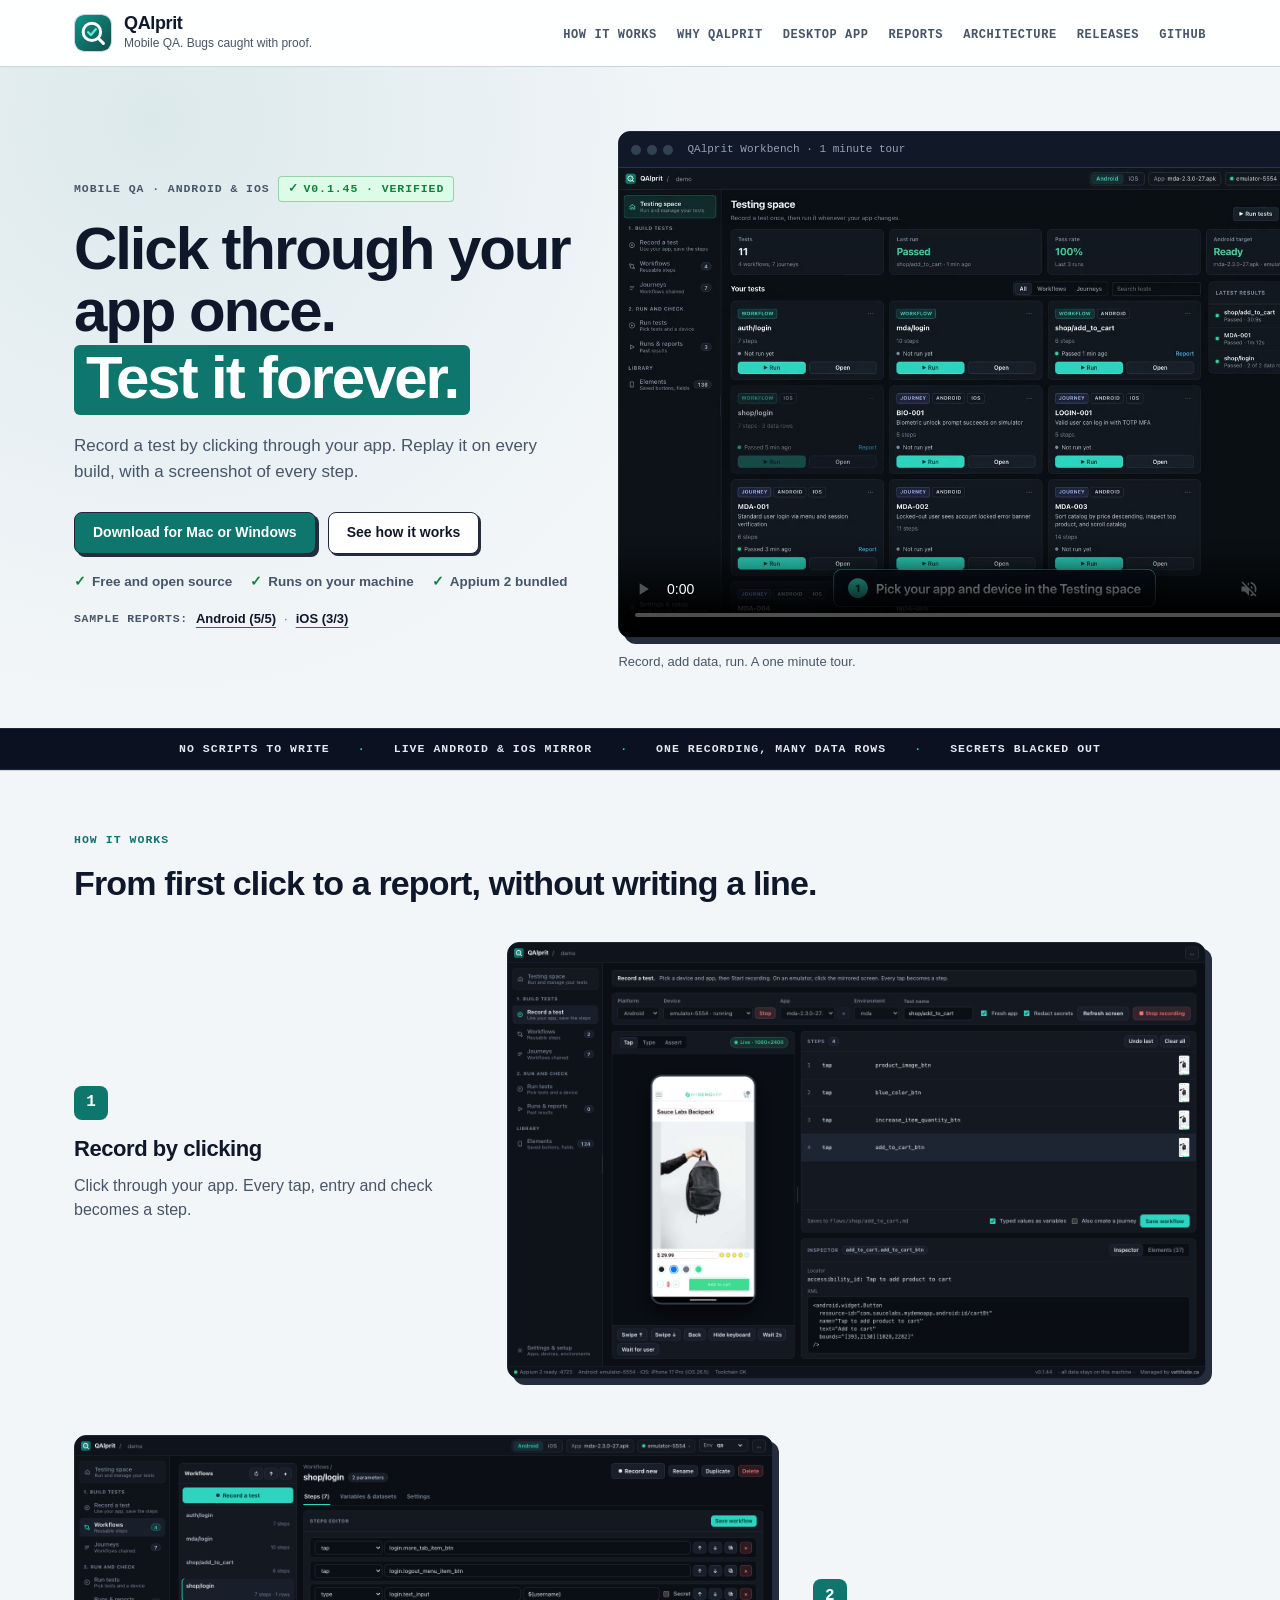
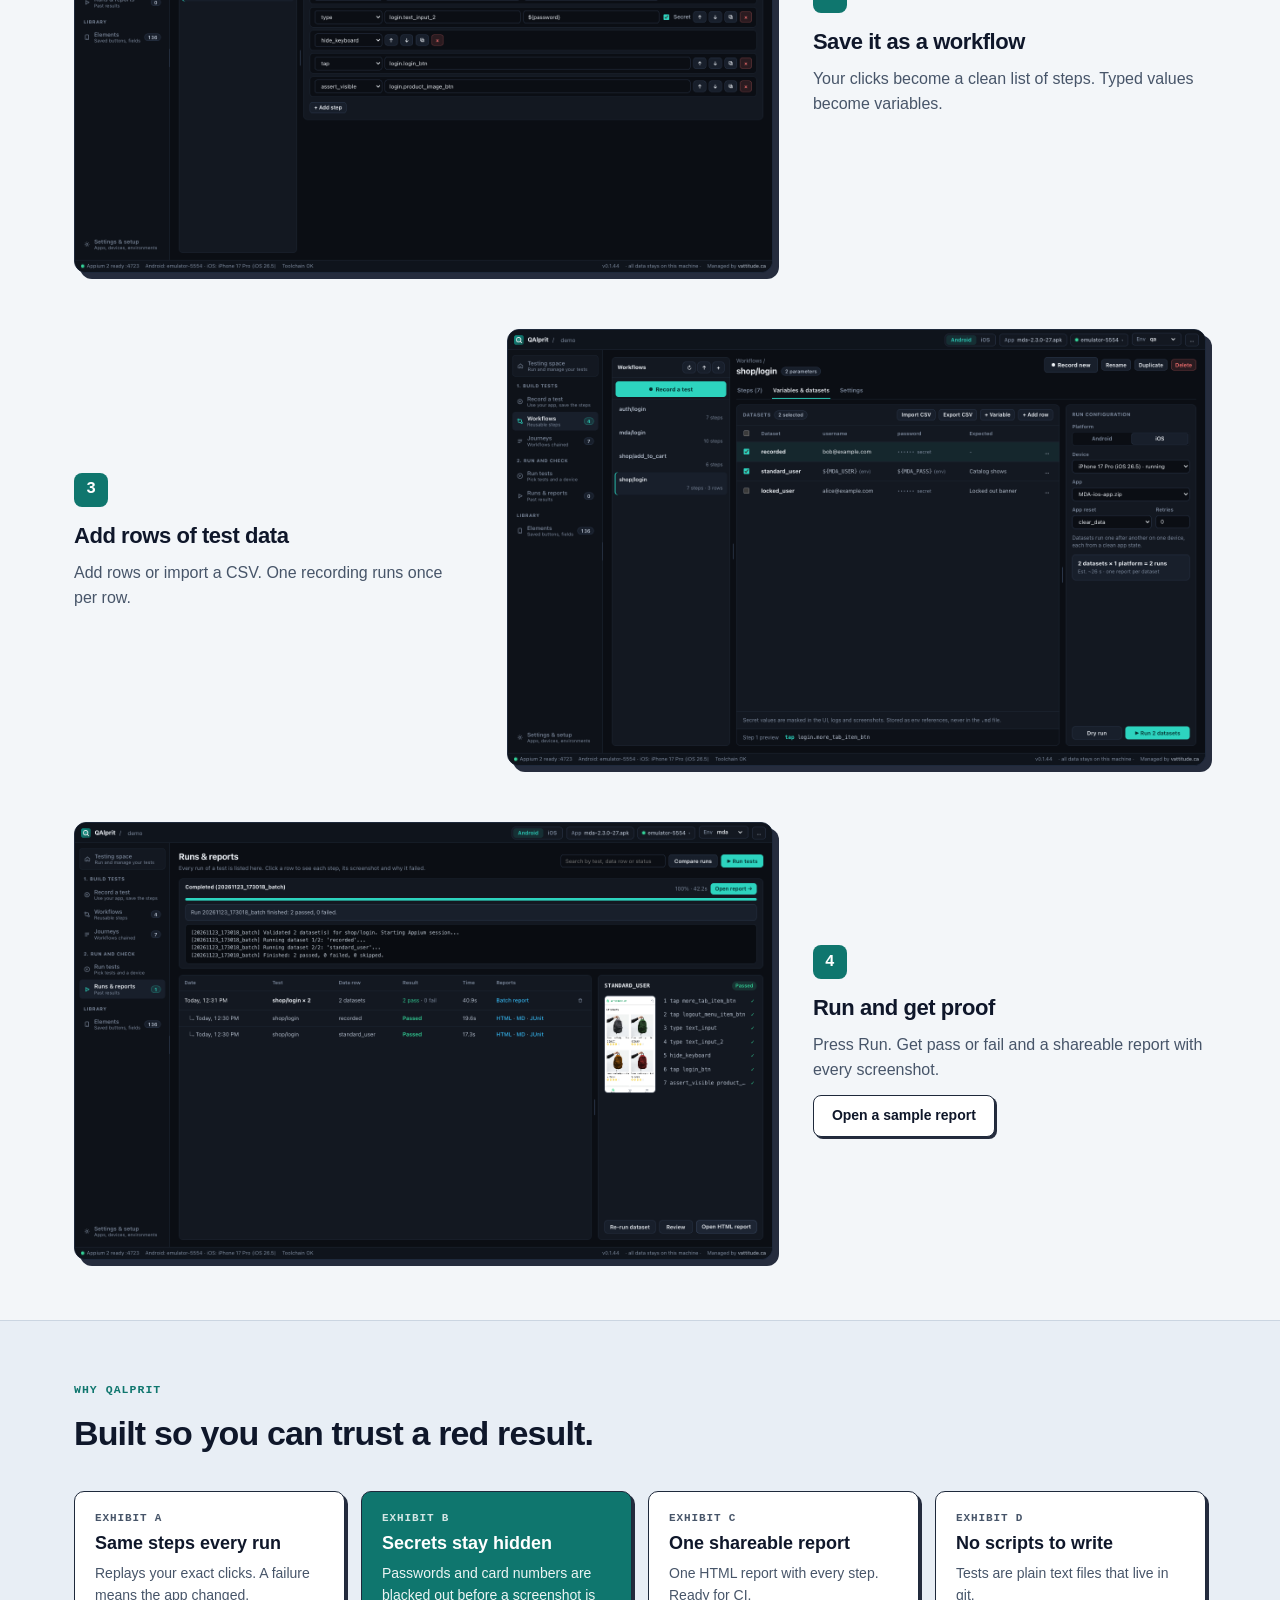
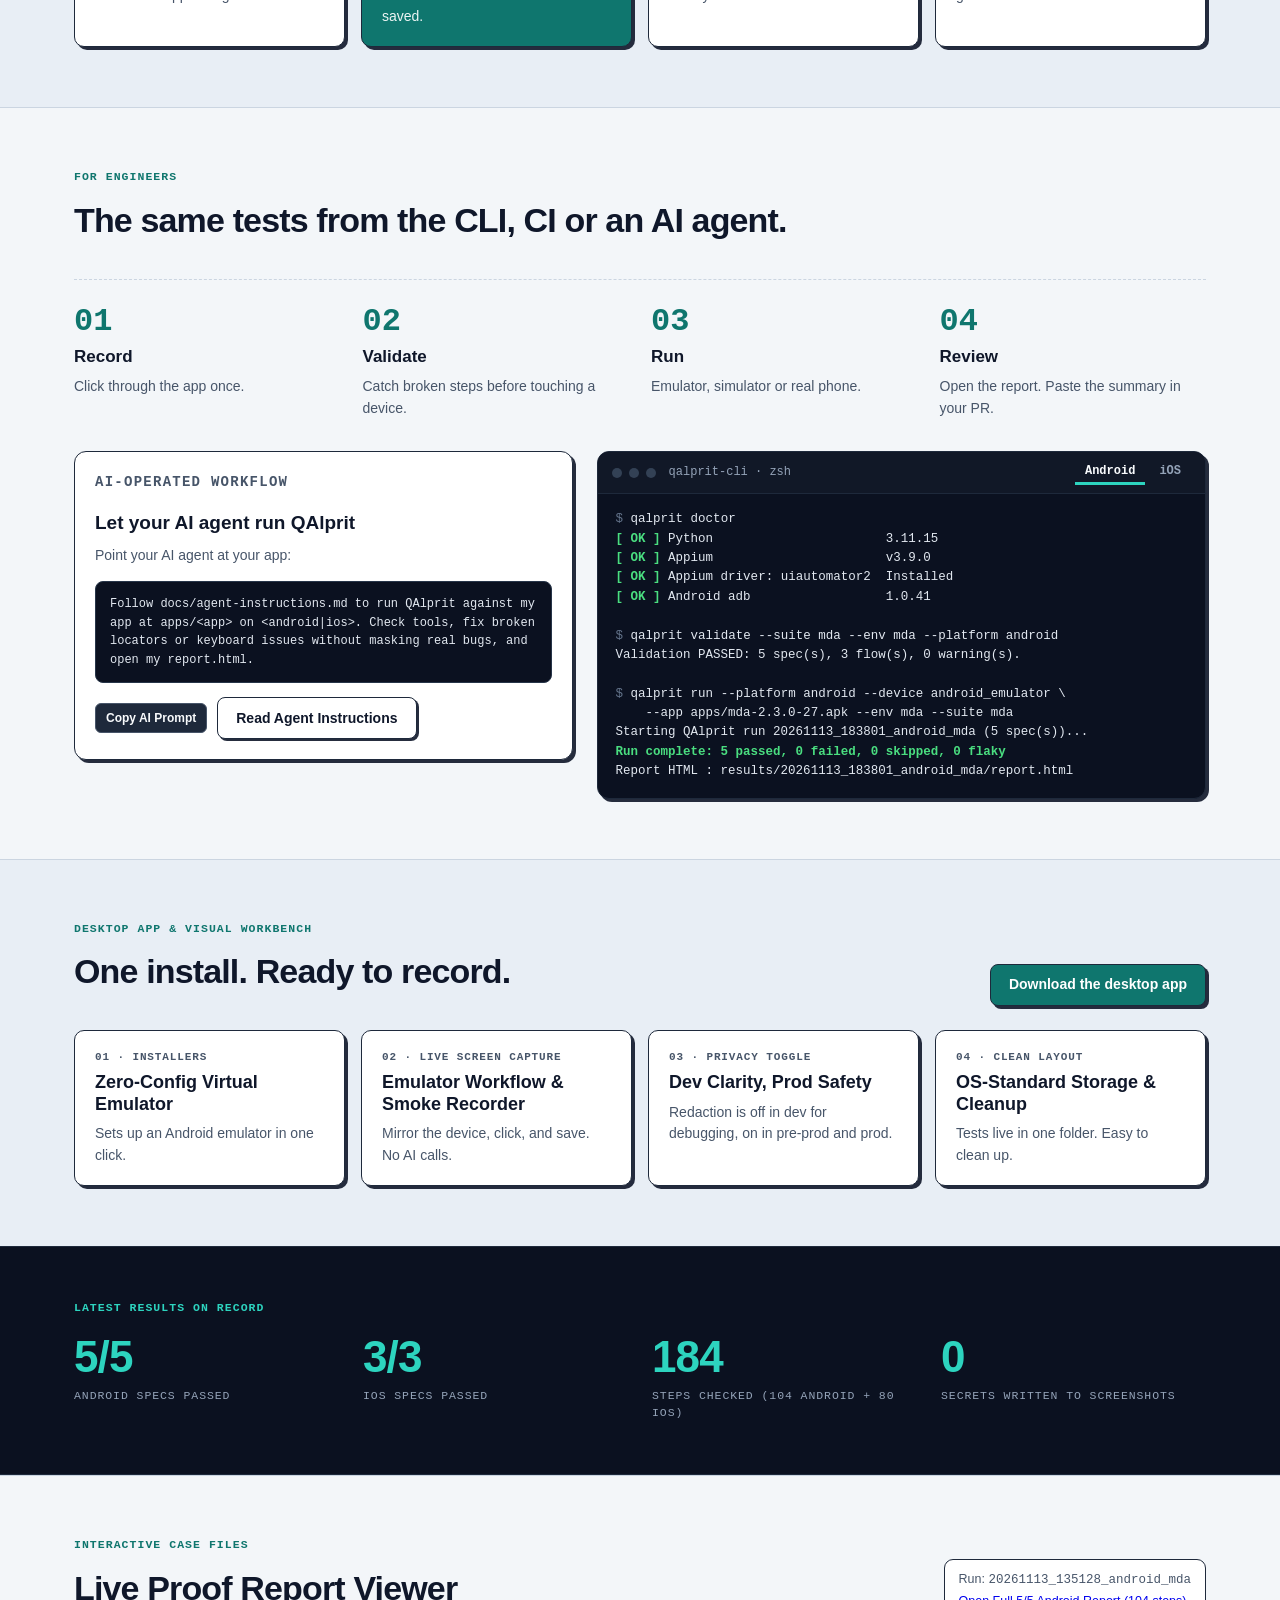
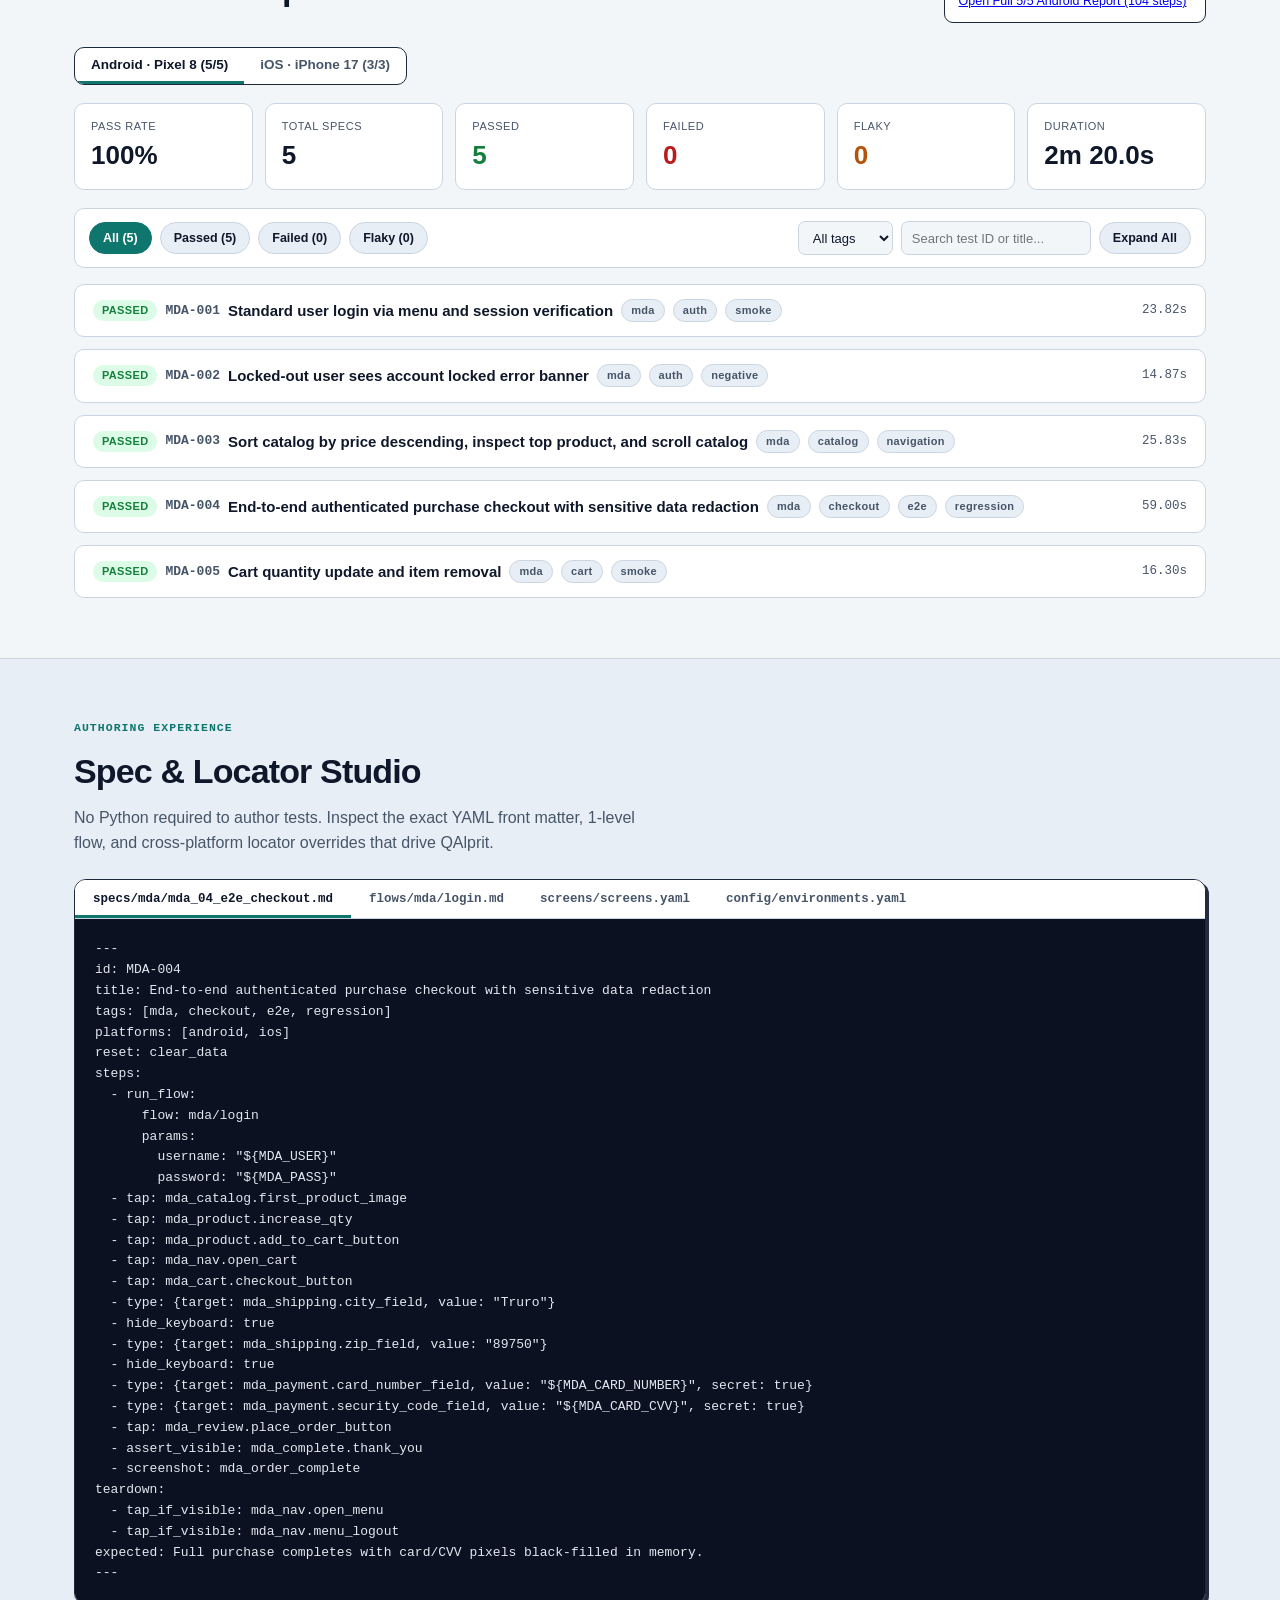
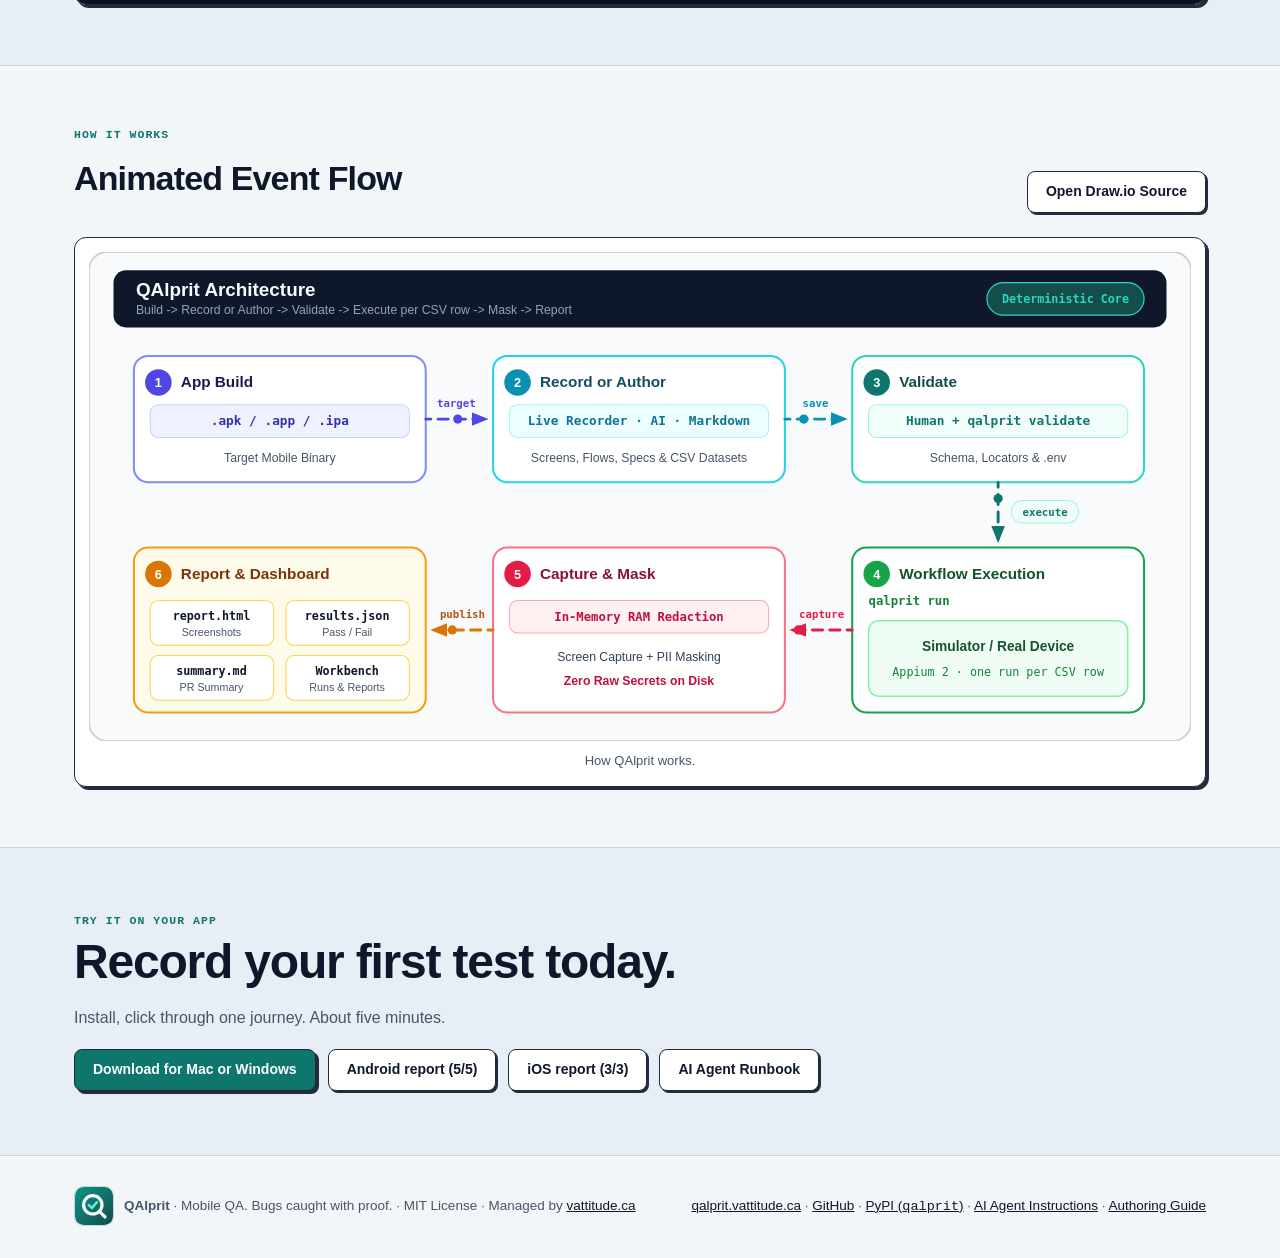
==== commit 95db497c: "feat: dismiss and save log for runs, pause desktop installers (v0.1.45) The run card kept a failed r" ====
--- a/web/index.html
+++ b/web/index.html
@@ -53,7 +53,7 @@
         <div class="hero-copy">
           <p class="case-meta">
             <span>Mobile QA · Android &amp; iOS</span>
-            <span class="case-badge"><span aria-hidden="true">✓</span> v0.1.44 · Verified</span>
+            <span class="case-badge"><span aria-hidden="true">✓</span> v0.1.45 · Verified</span>
           </p>
           <h1>Click through your app once.<br /><span class="proof-highlight">Test it forever.</span></h1>
           <p class="lead">
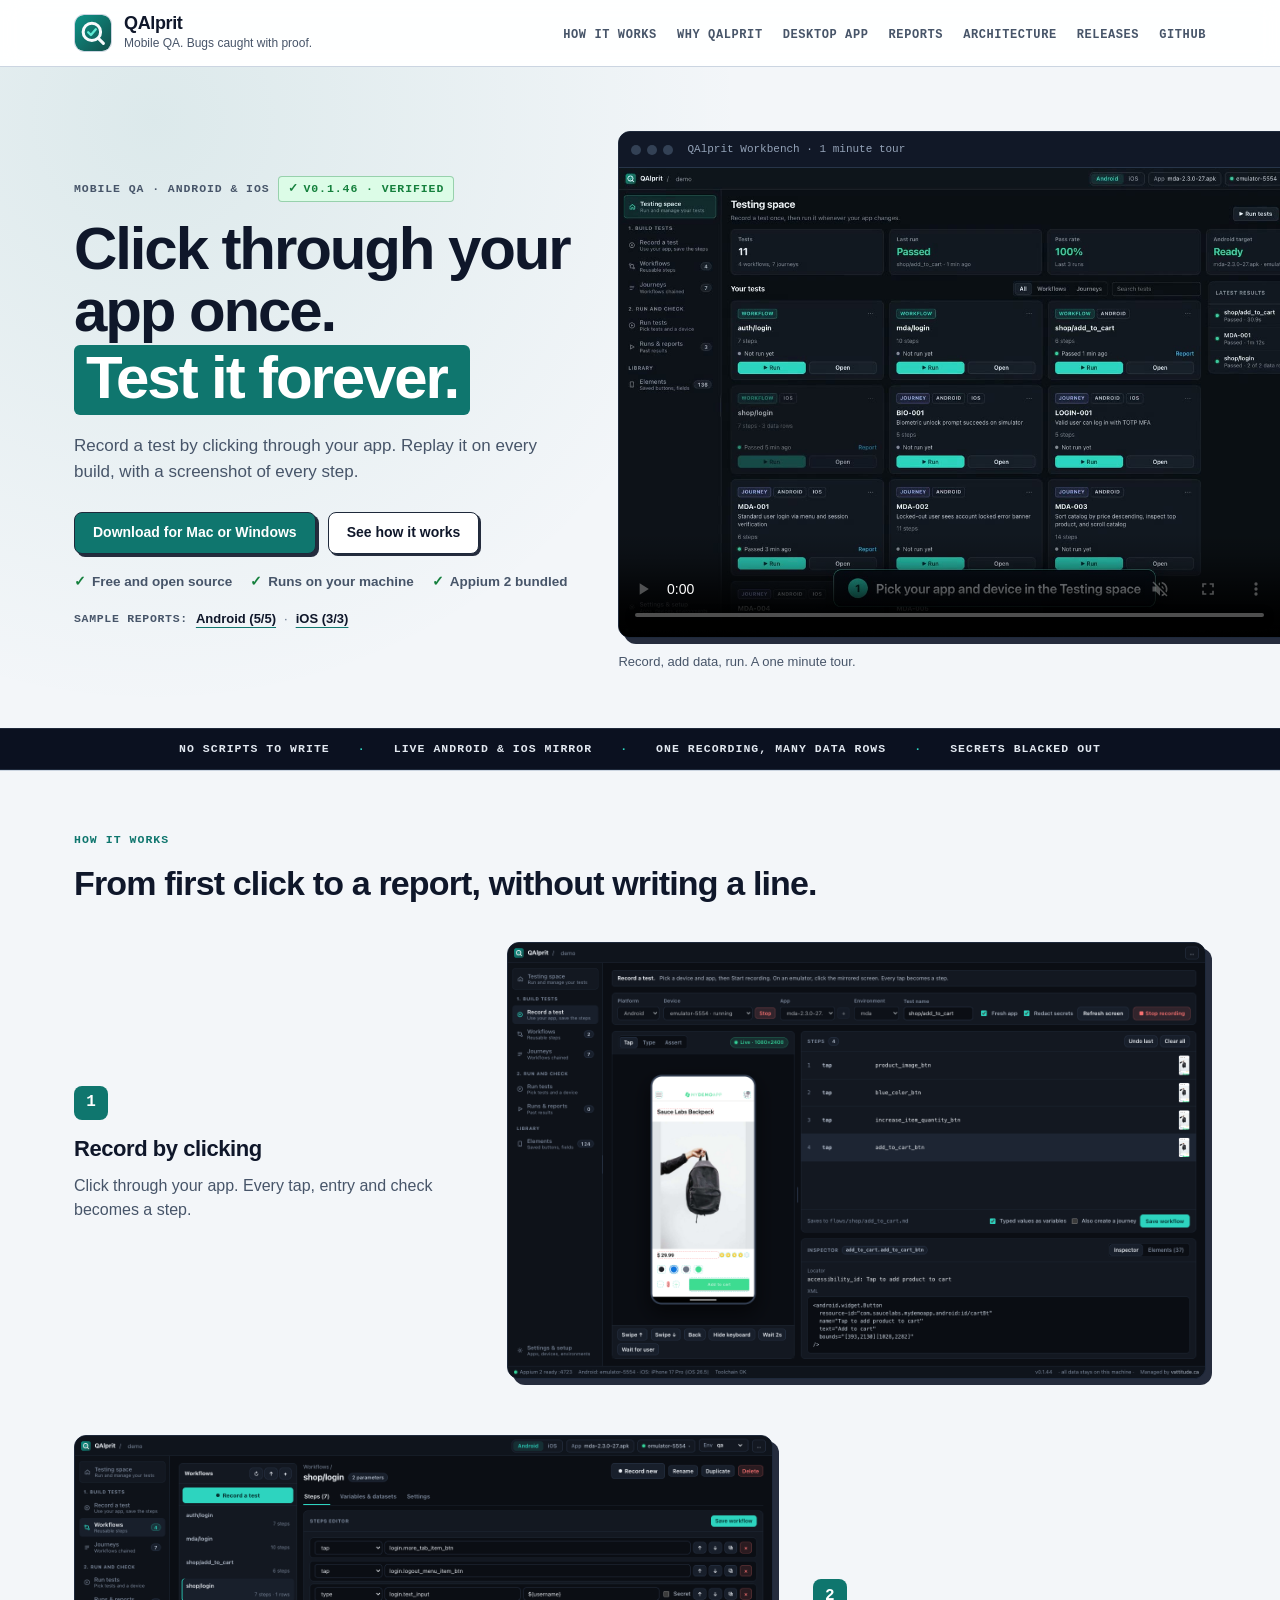
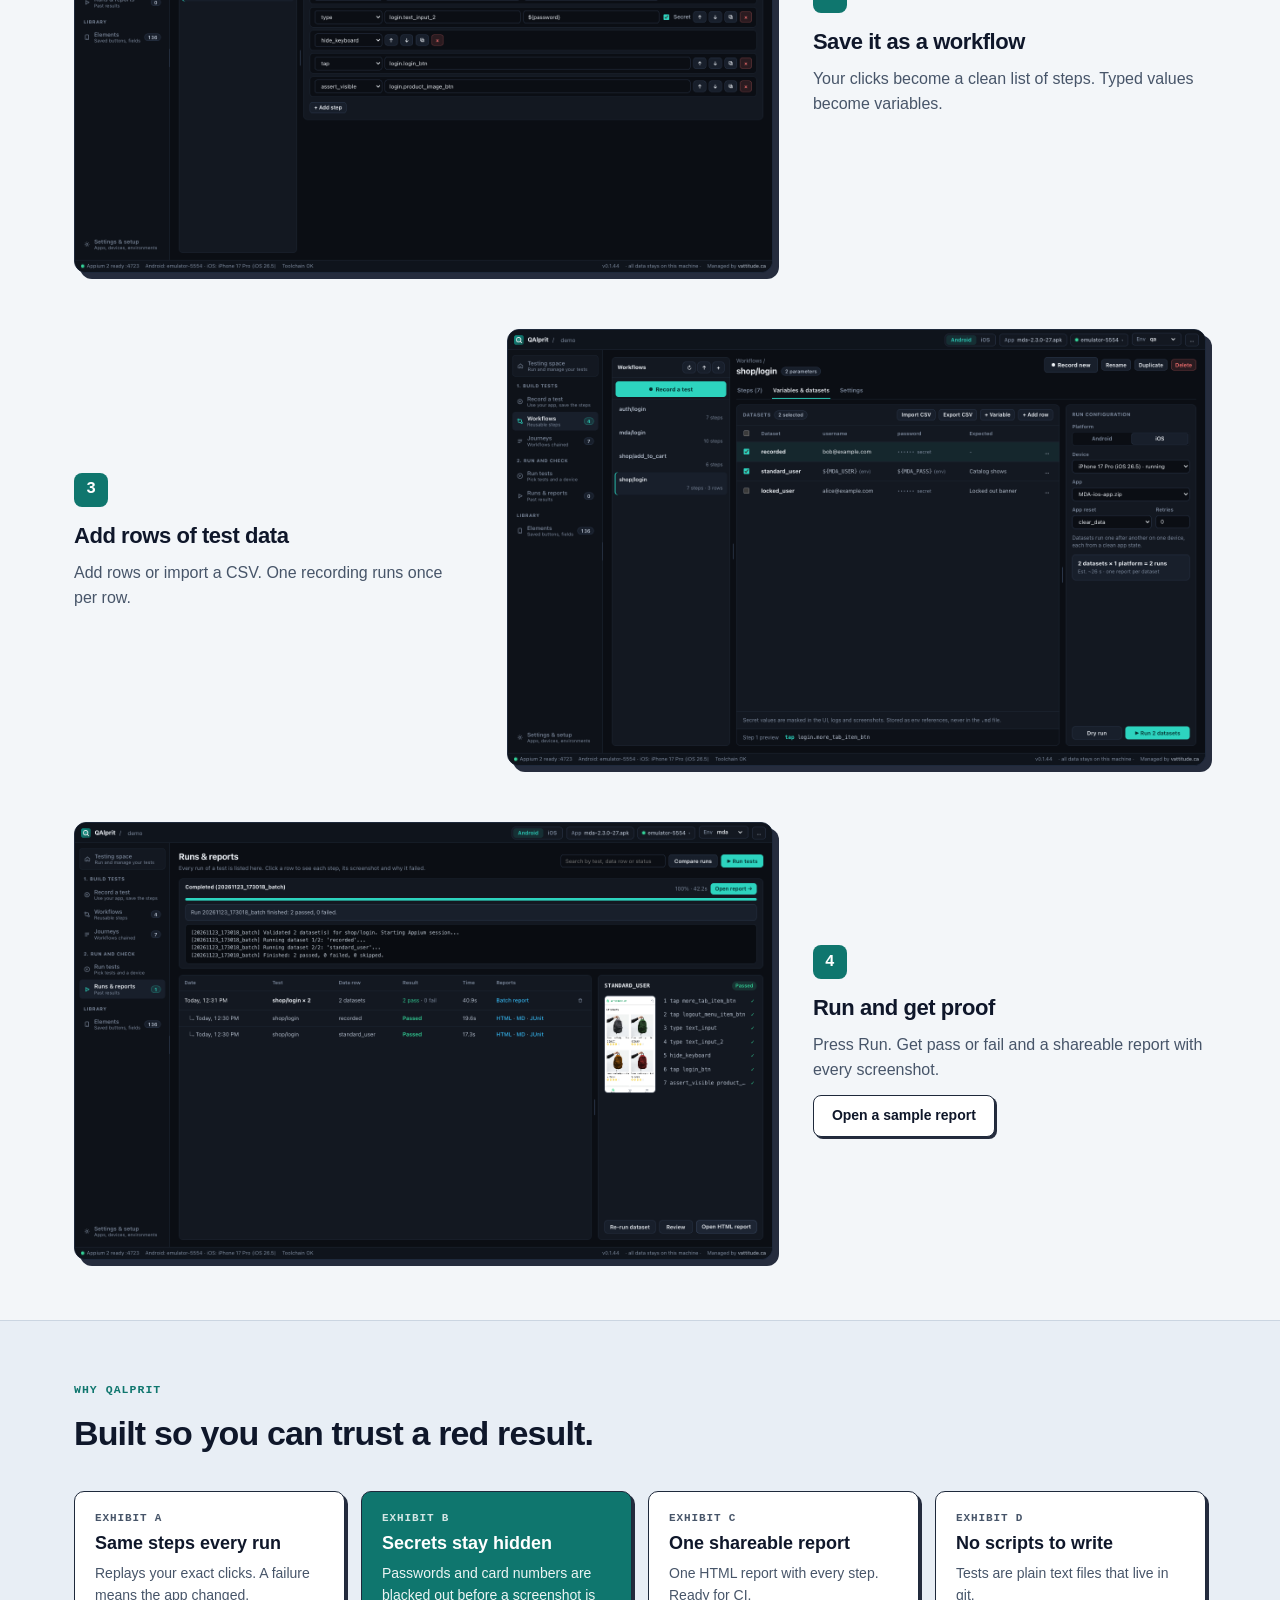
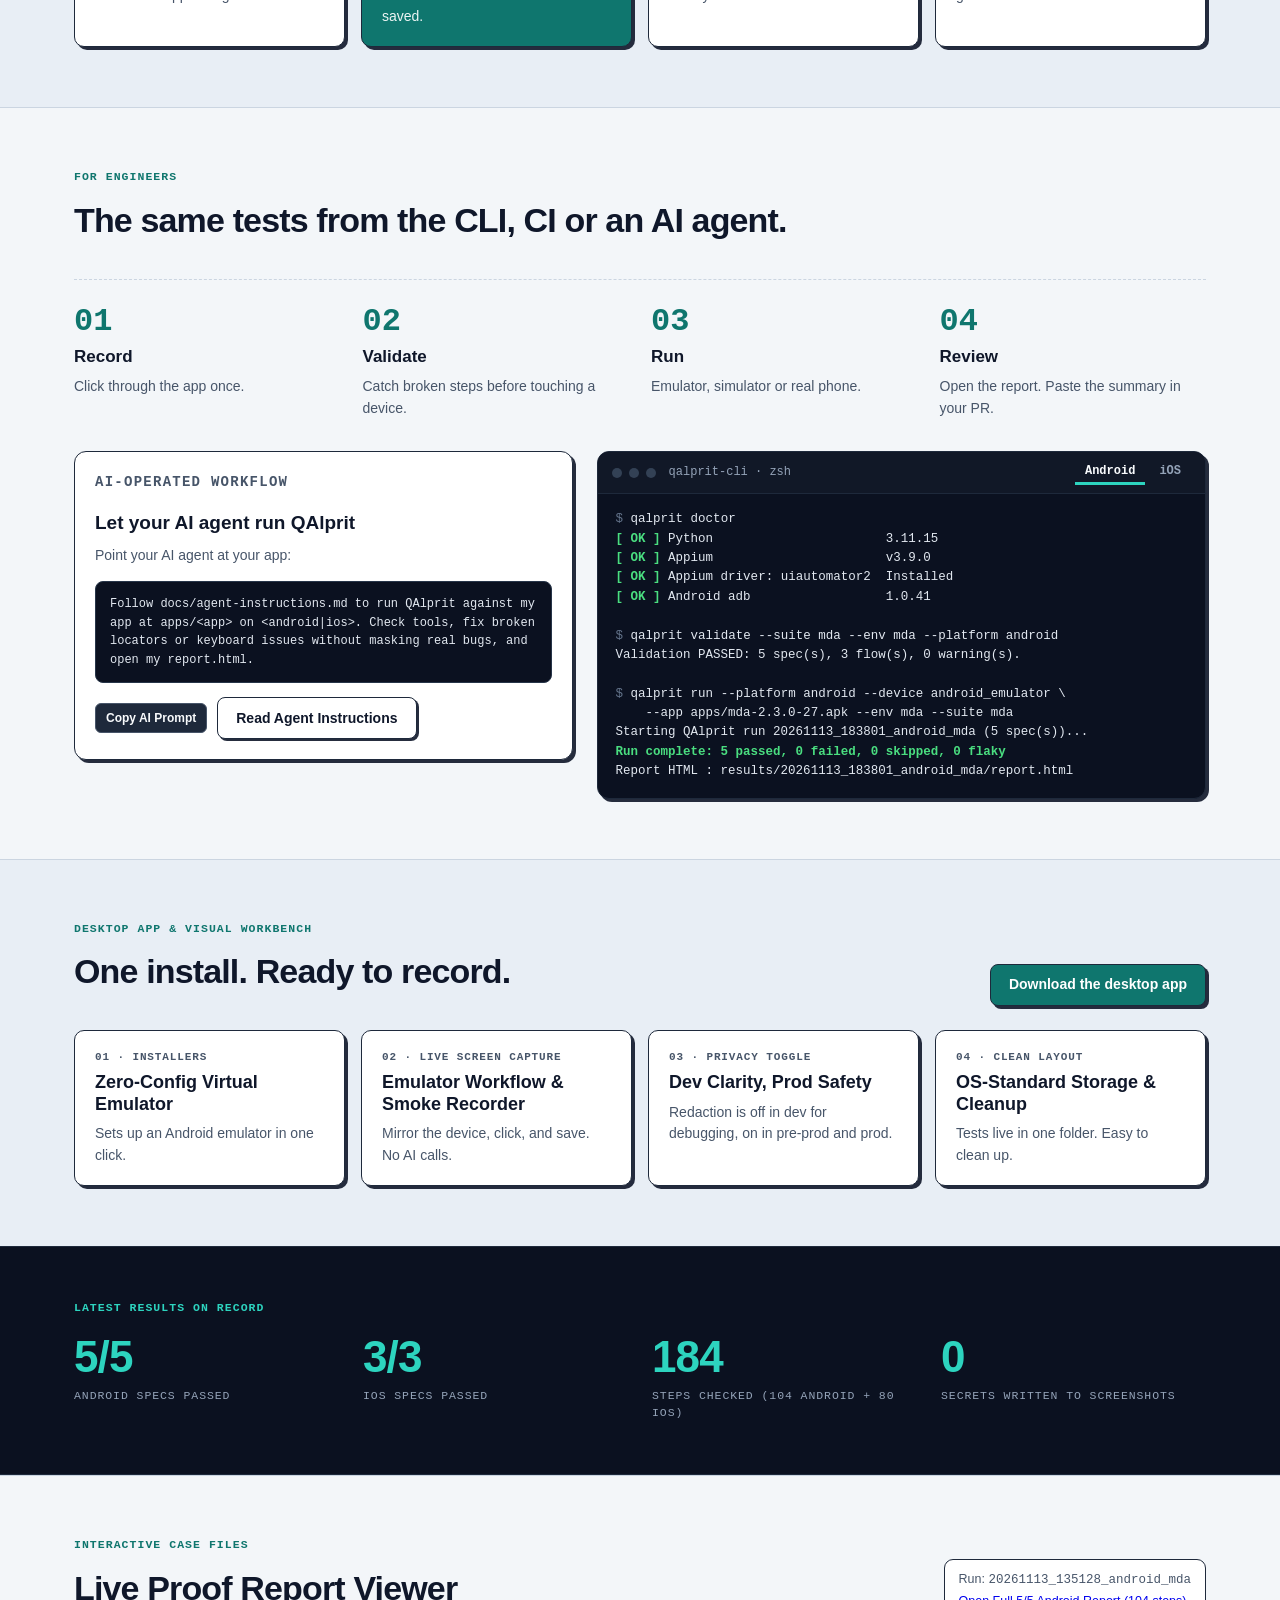
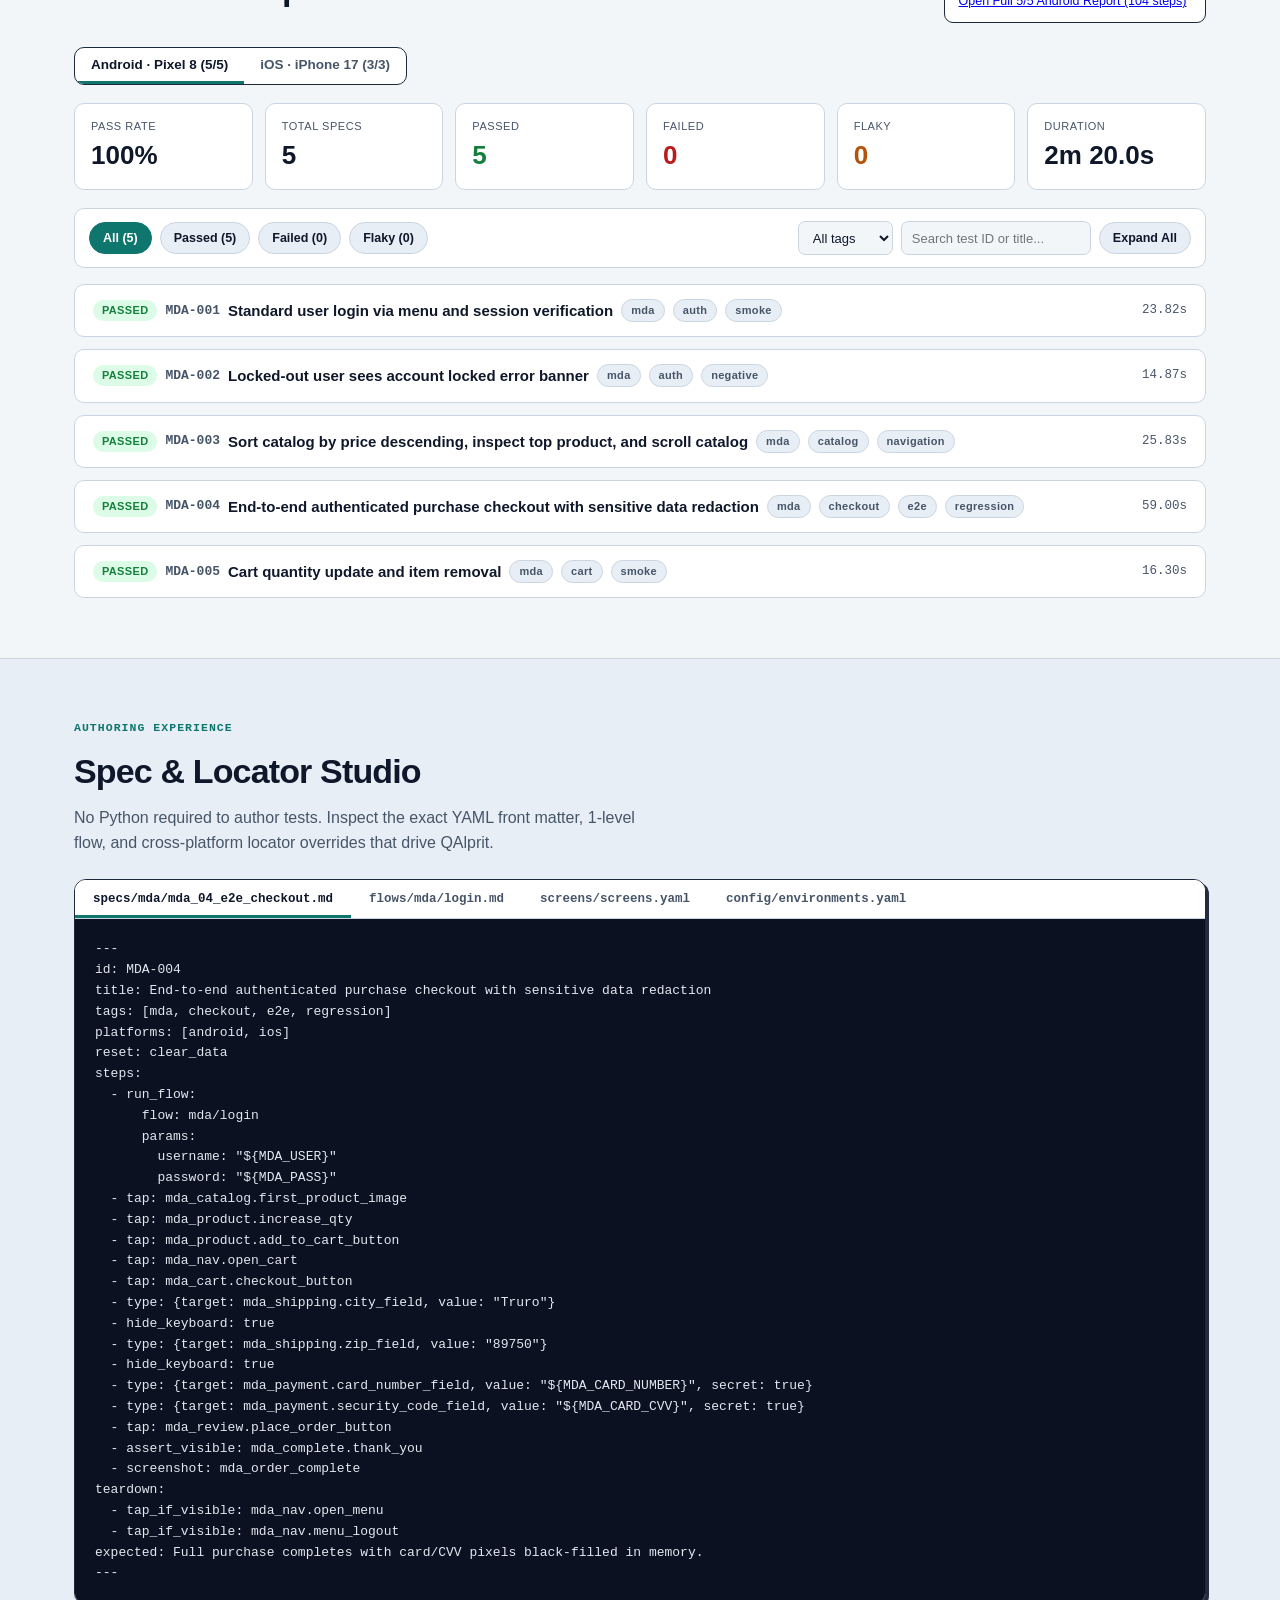
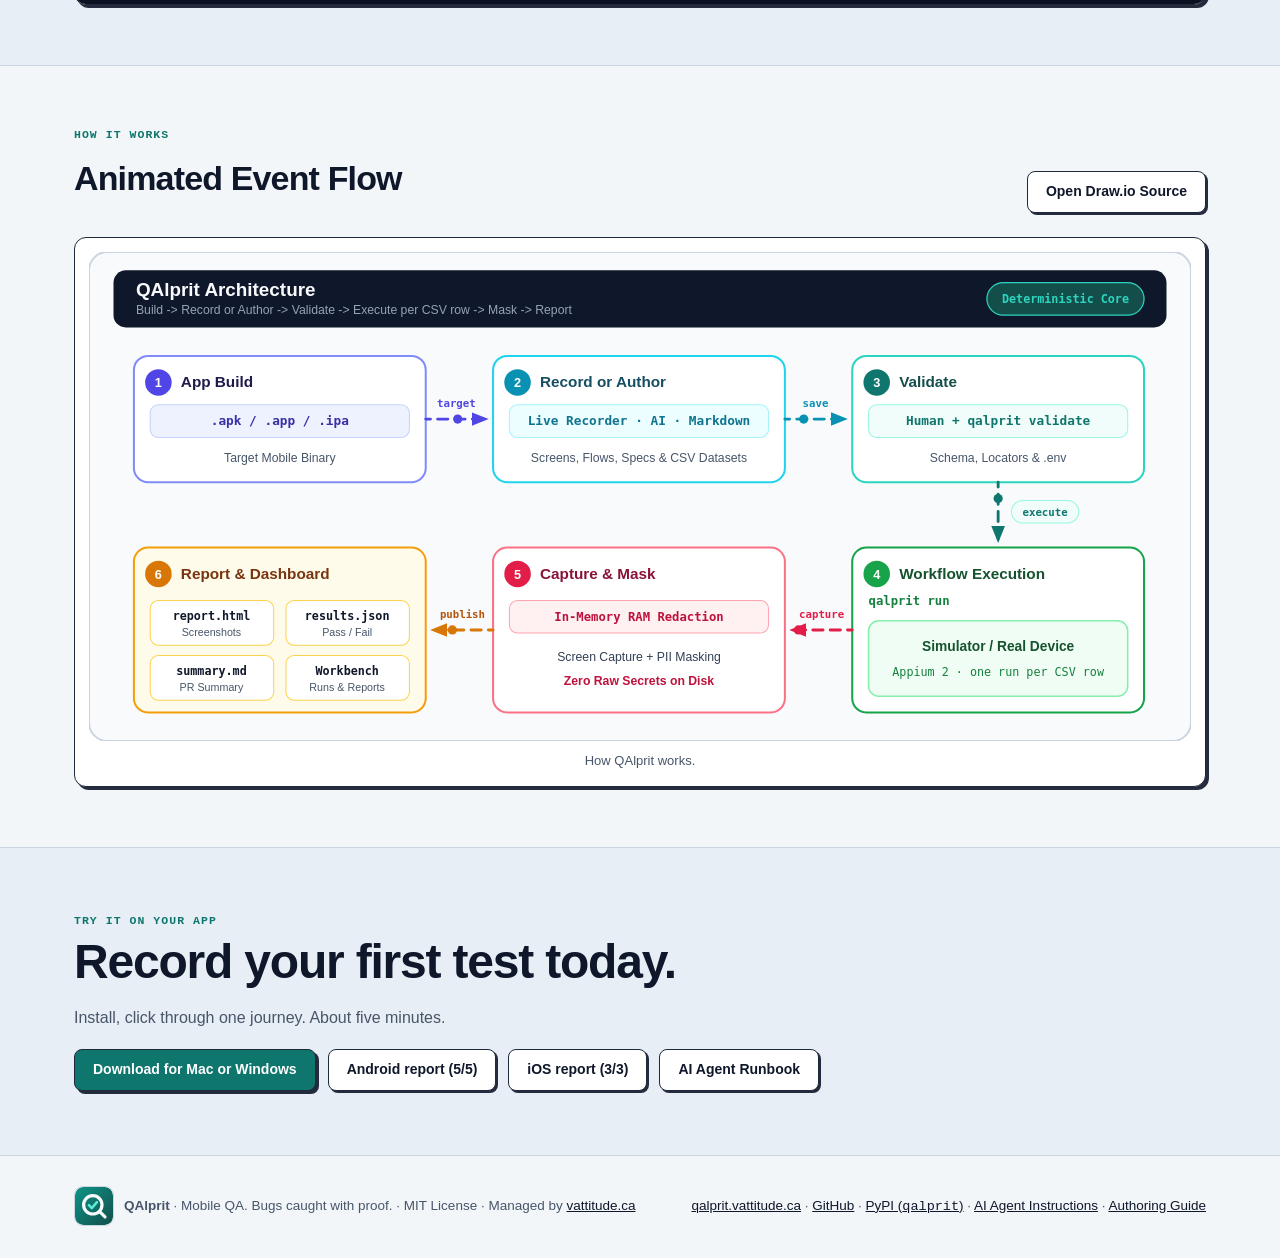
==== commit 27a95abf: "feat: live run screen, show window for background emulator, update check (v0.1.46) Show the device w" ====
--- a/web/index.html
+++ b/web/index.html
@@ -53,7 +53,7 @@
         <div class="hero-copy">
           <p class="case-meta">
             <span>Mobile QA · Android &amp; iOS</span>
-            <span class="case-badge"><span aria-hidden="true">✓</span> v0.1.45 · Verified</span>
+            <span class="case-badge"><span aria-hidden="true">✓</span> v0.1.46 · Verified</span>
           </p>
           <h1>Click through your app once.<br /><span class="proof-highlight">Test it forever.</span></h1>
           <p class="lead">
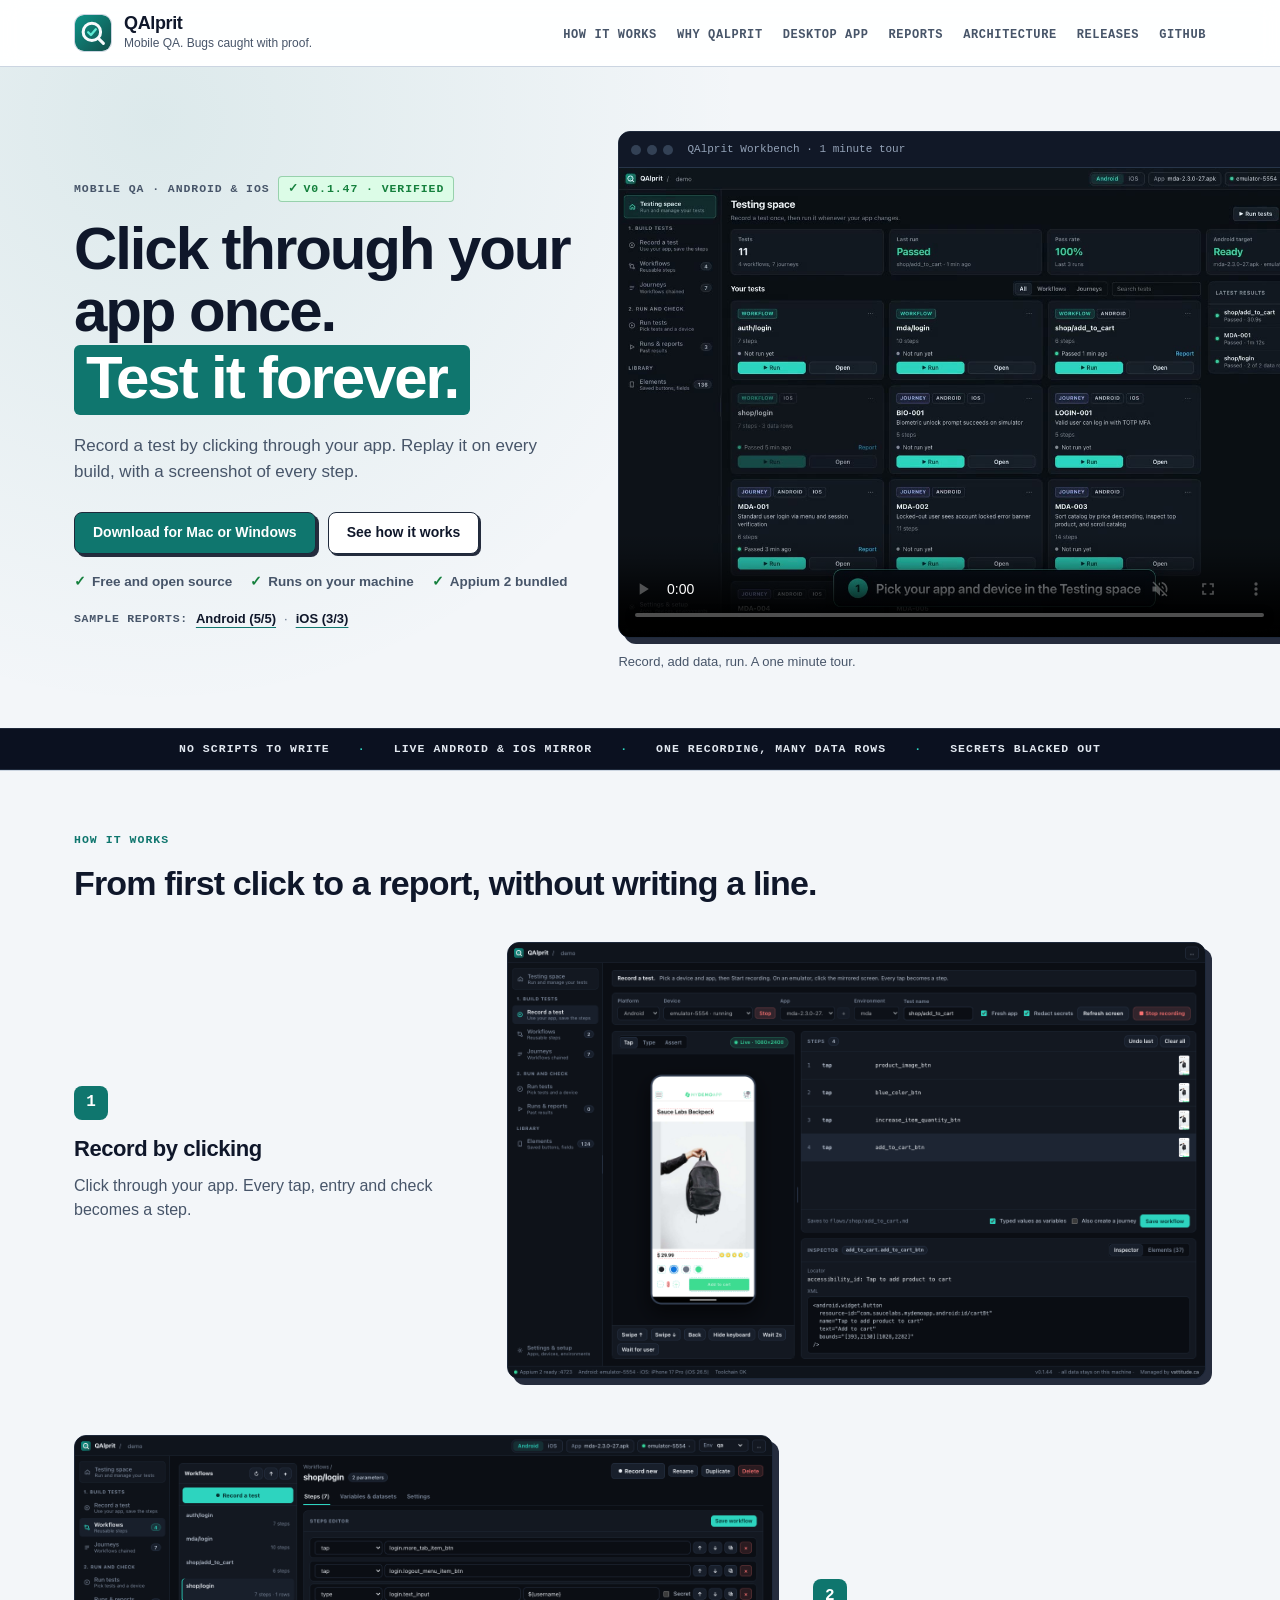
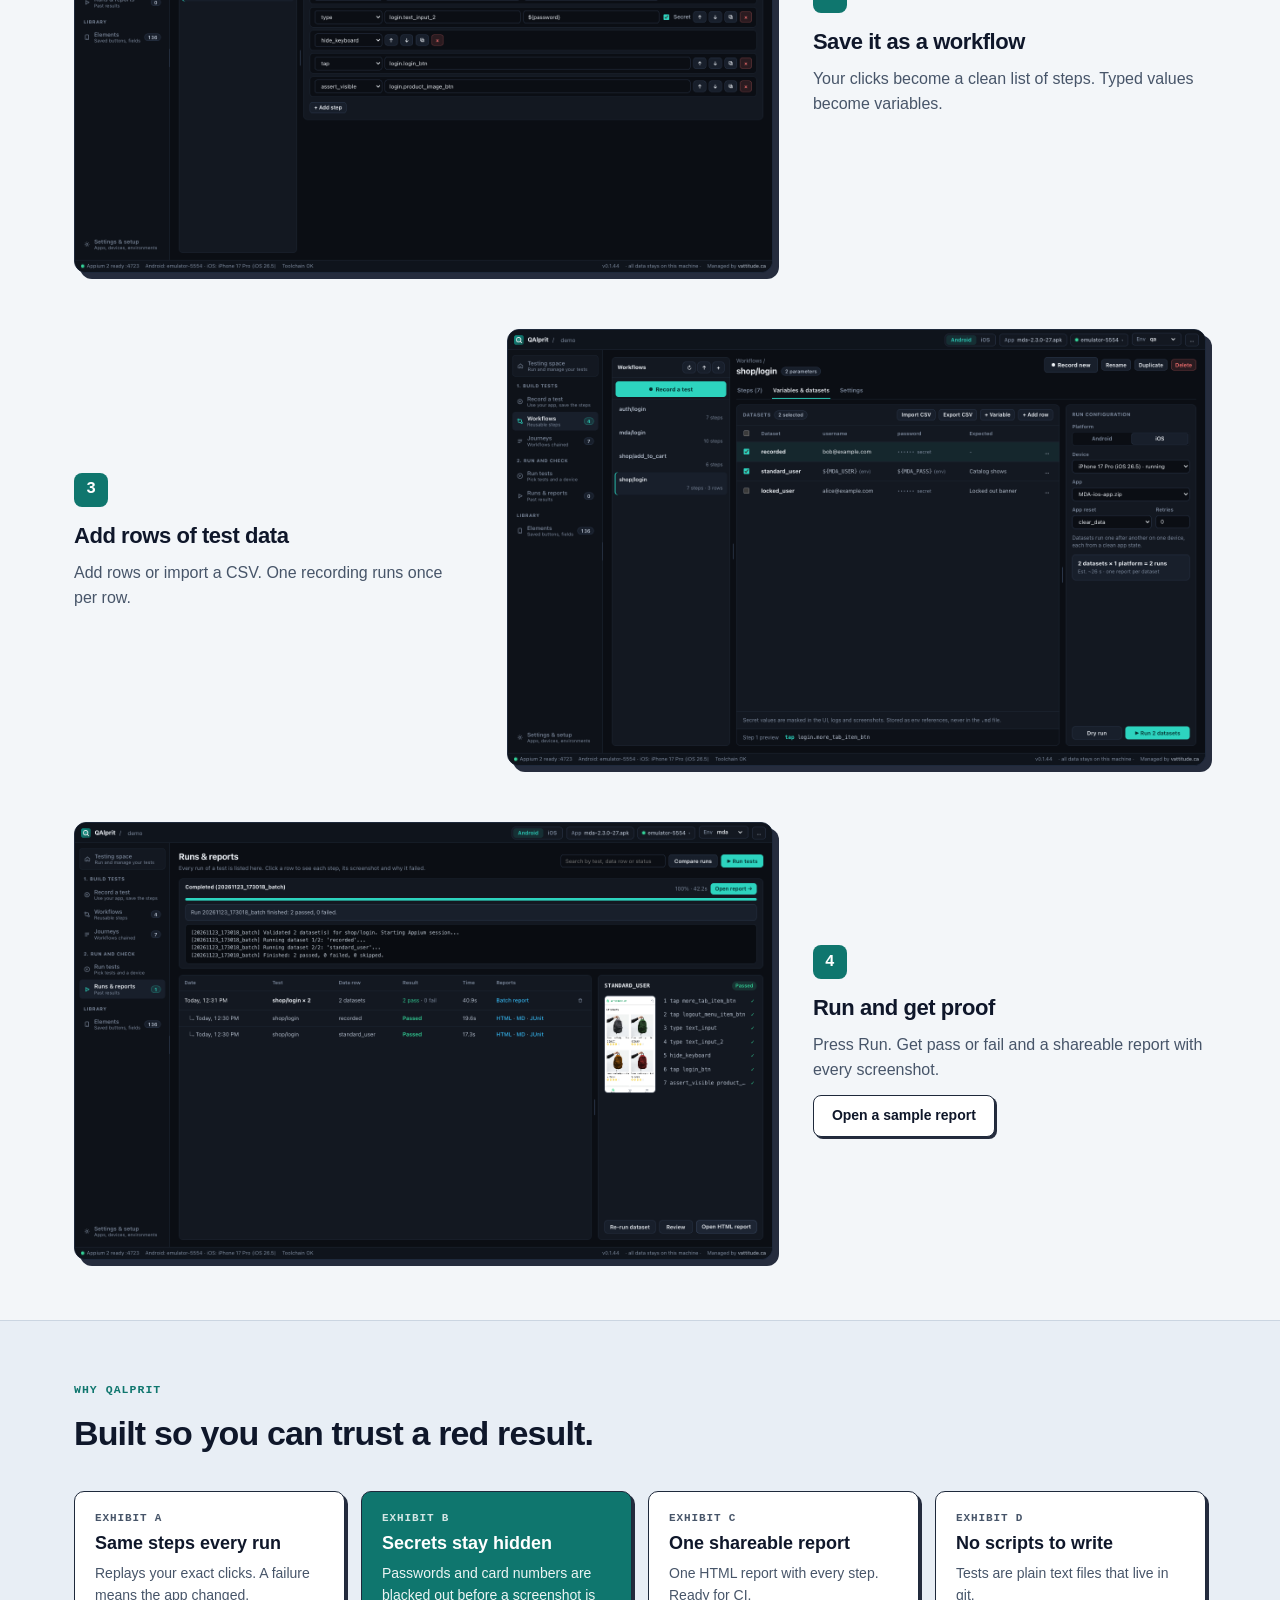
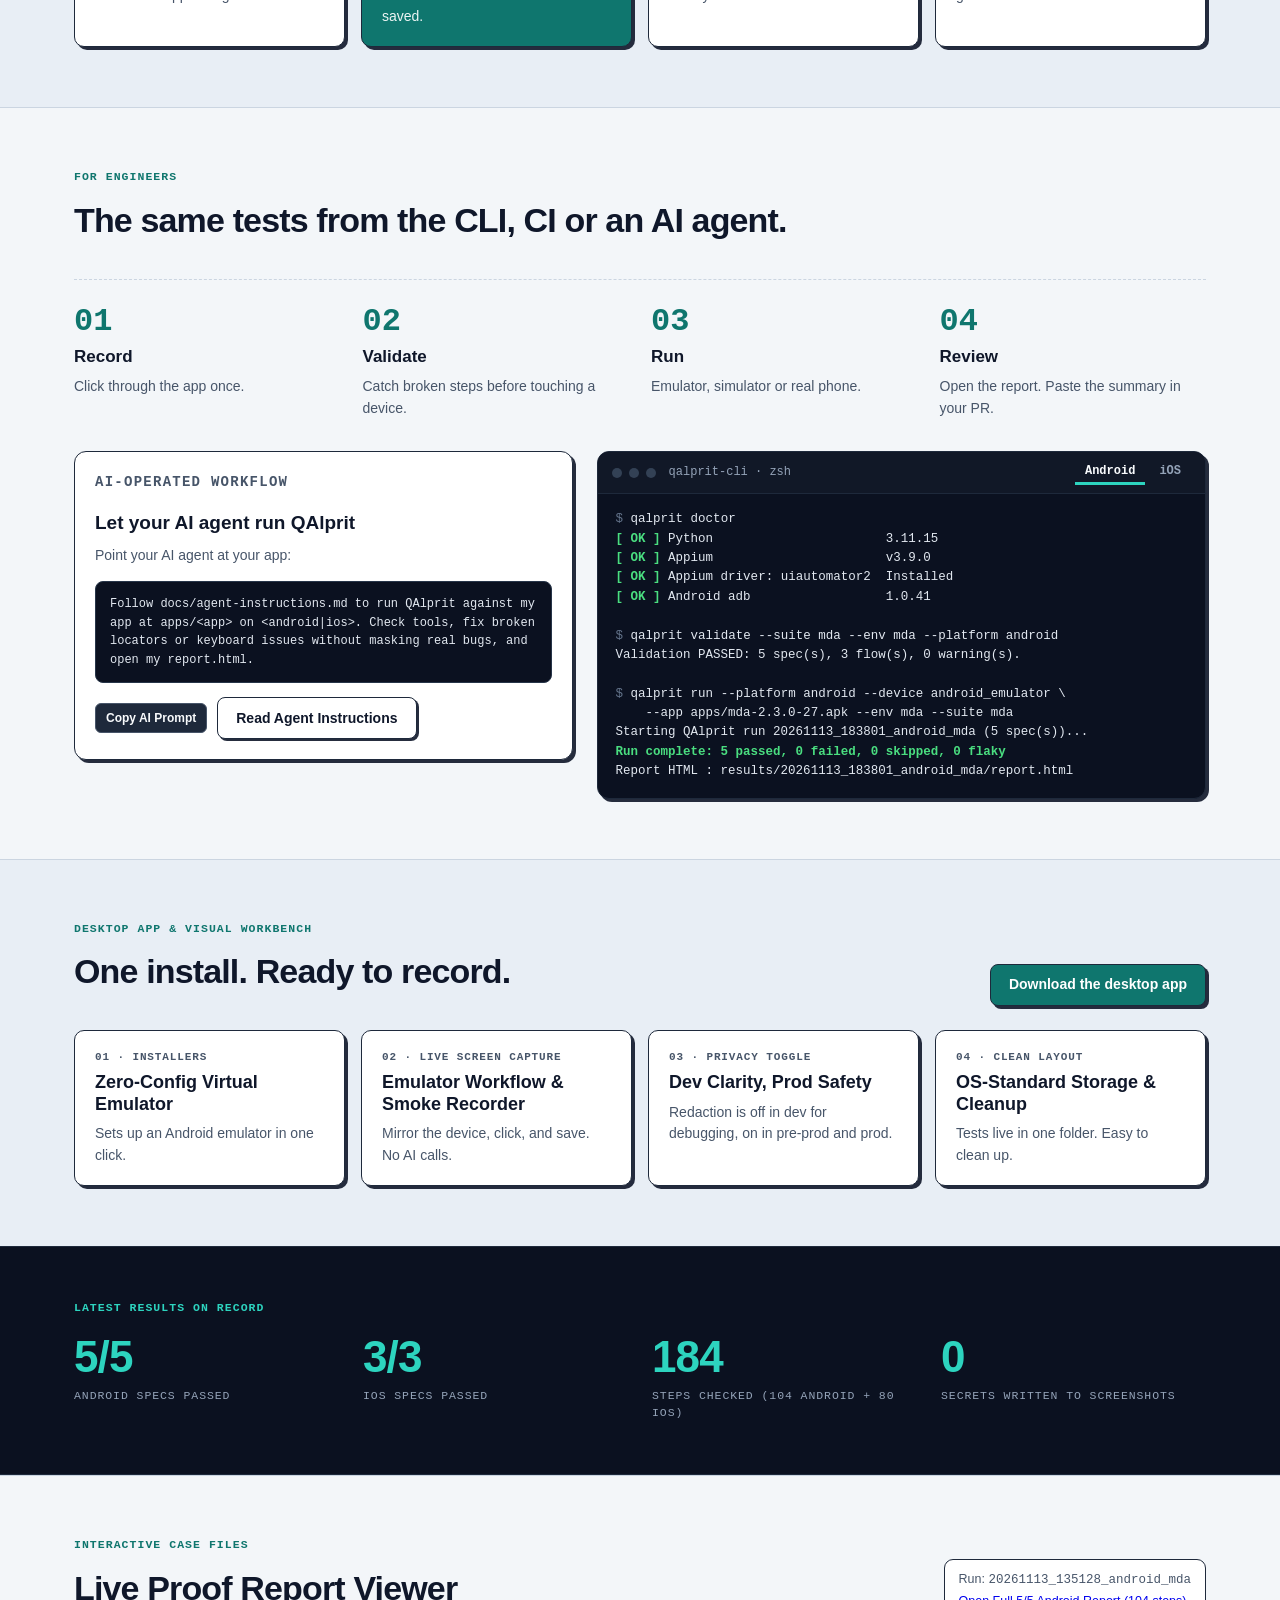
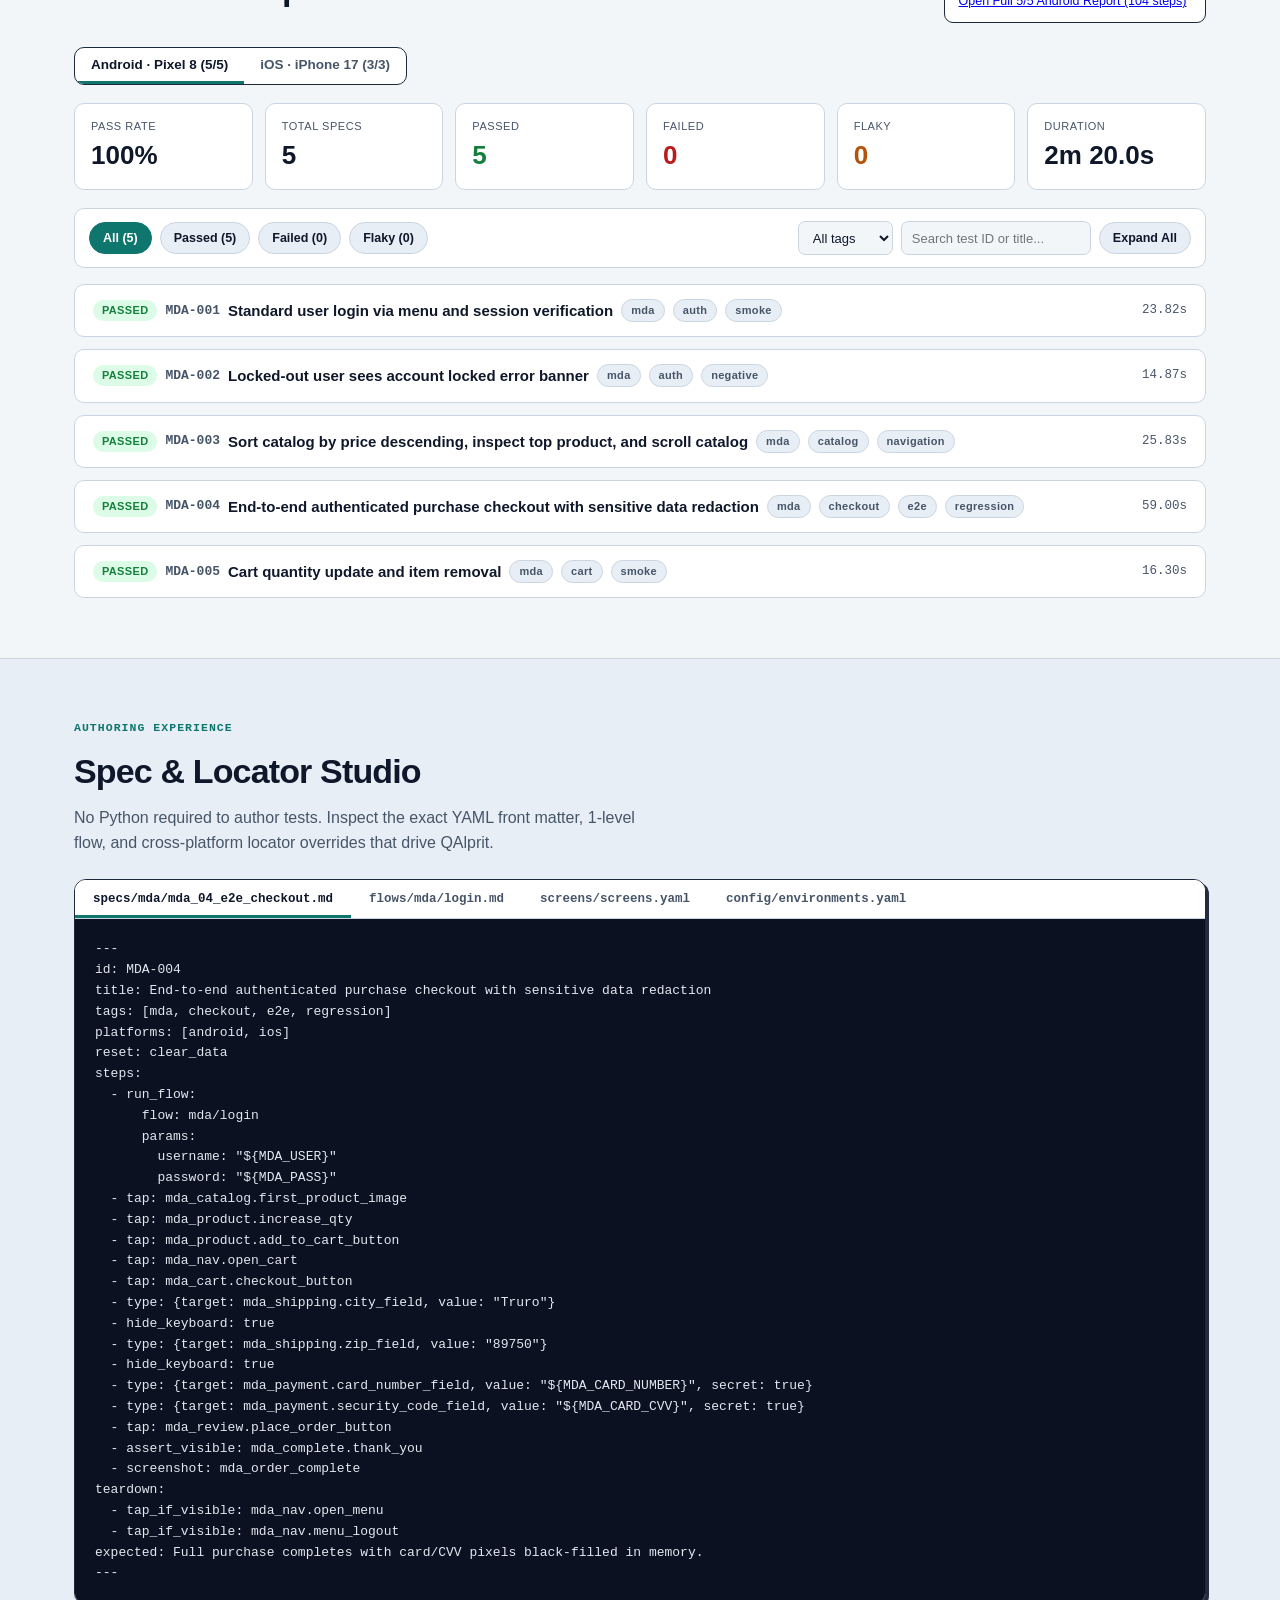
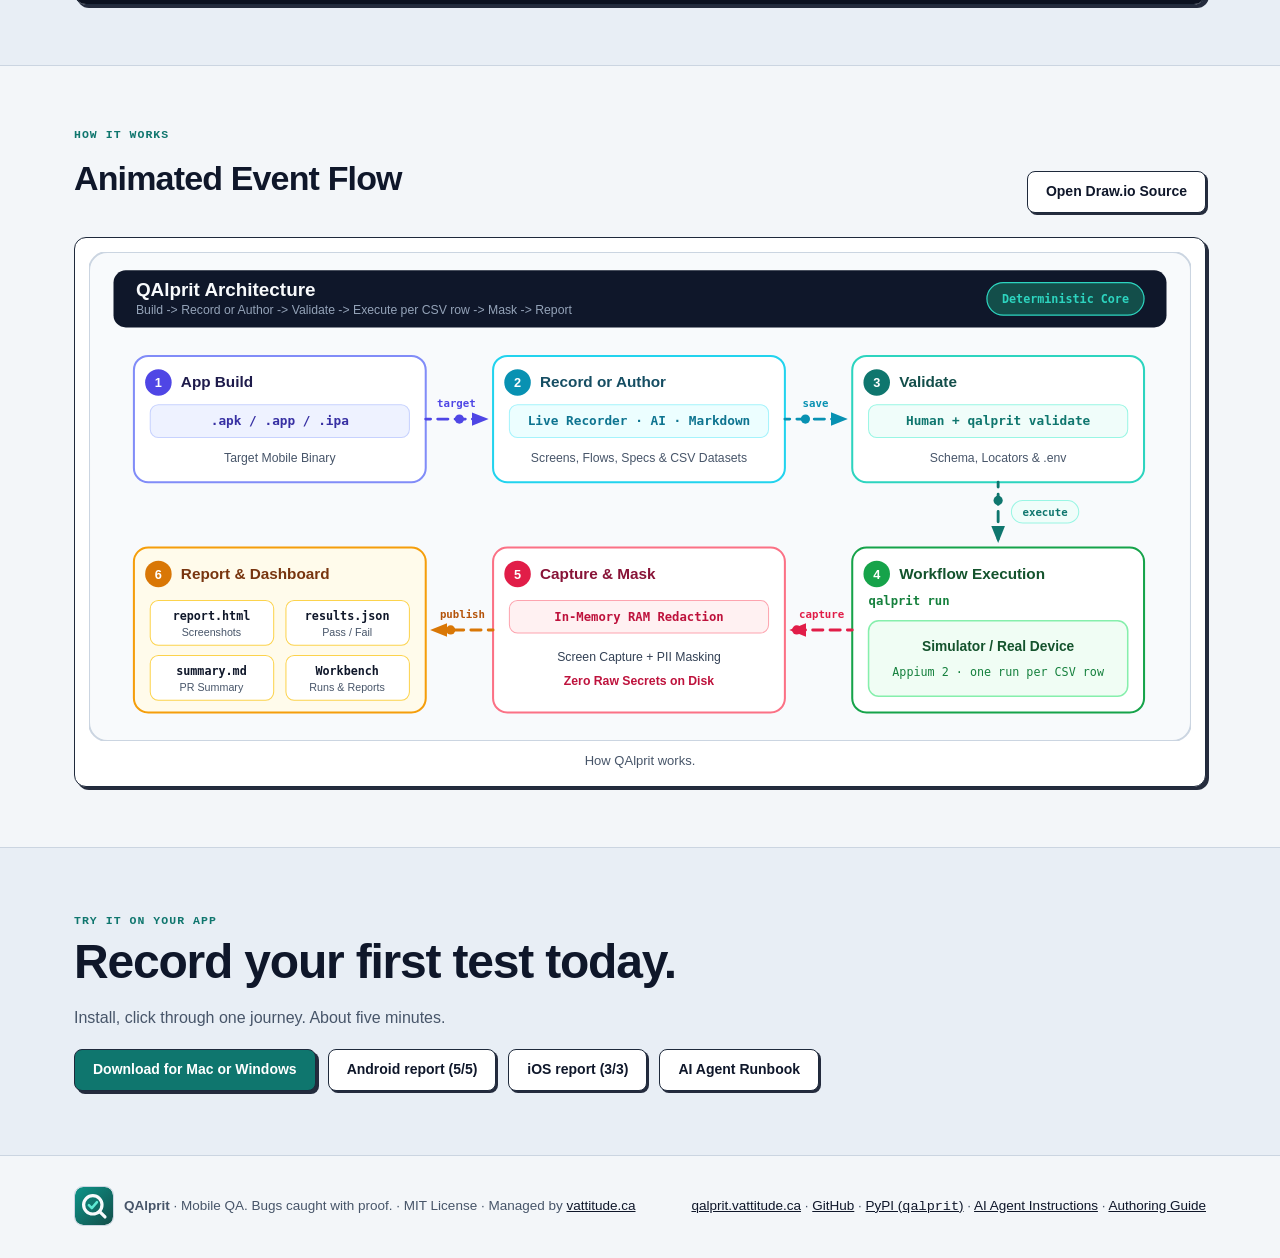
==== commit b9e11228: "feat: show the device during runs, clear stale run banner (v0.1.47) (#70)" ====
--- a/web/index.html
+++ b/web/index.html
@@ -53,7 +53,7 @@
         <div class="hero-copy">
           <p class="case-meta">
             <span>Mobile QA · Android &amp; iOS</span>
-            <span class="case-badge"><span aria-hidden="true">✓</span> v0.1.46 · Verified</span>
+            <span class="case-badge"><span aria-hidden="true">✓</span> v0.1.47 · Verified</span>
           </p>
           <h1>Click through your app once.<br /><span class="proof-highlight">Test it forever.</span></h1>
           <p class="lead">
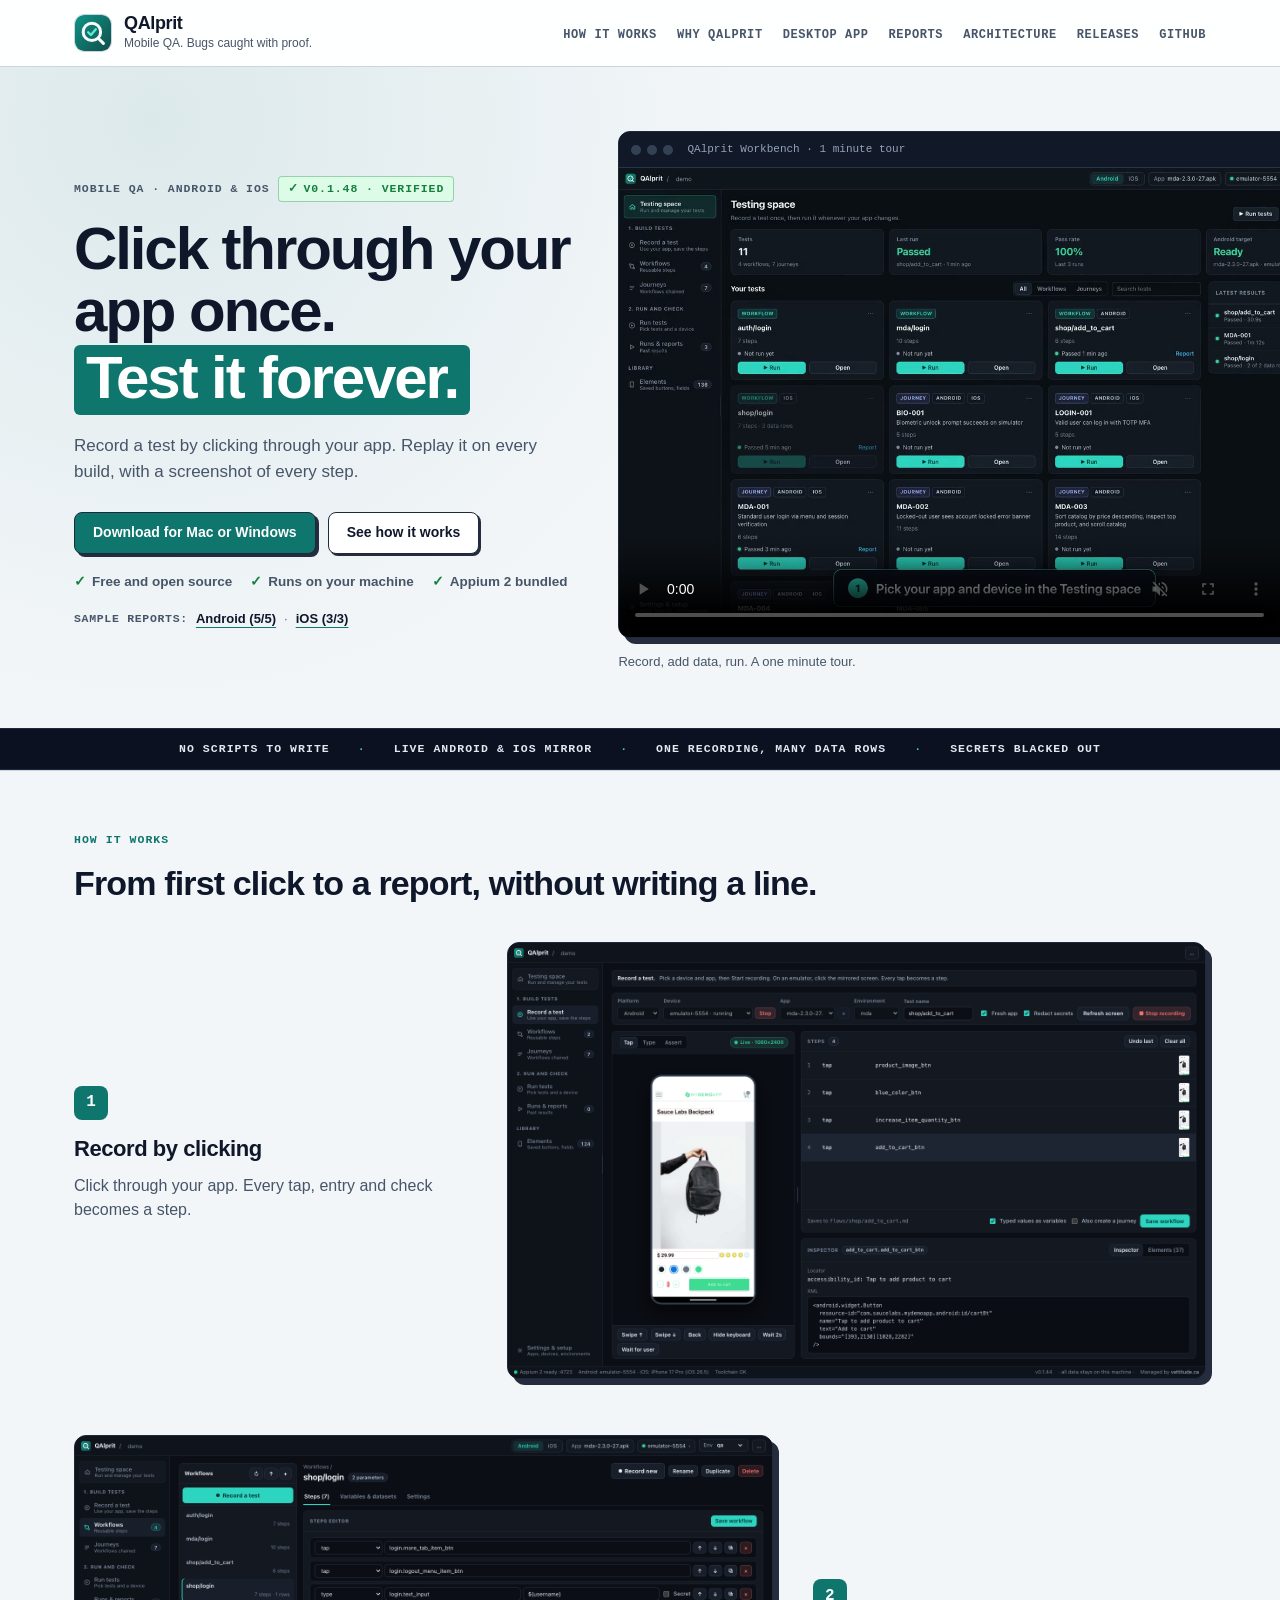
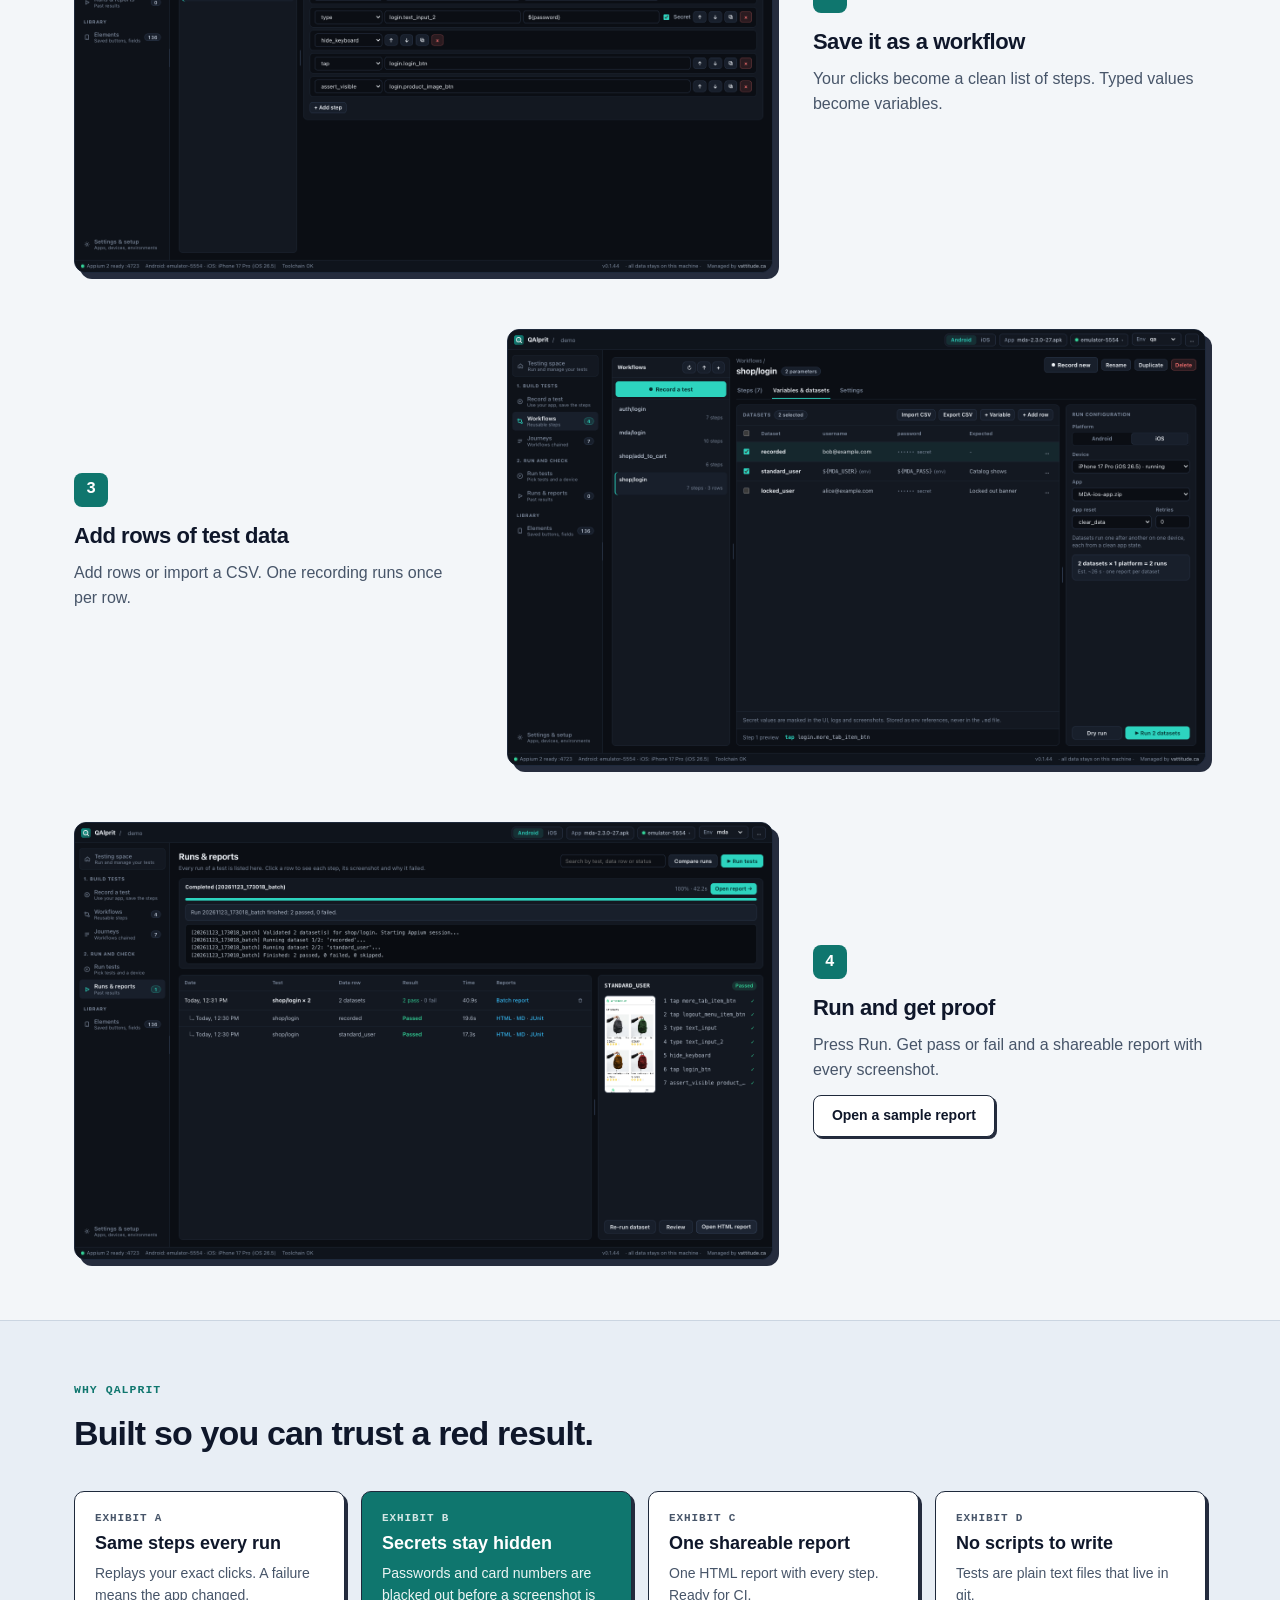
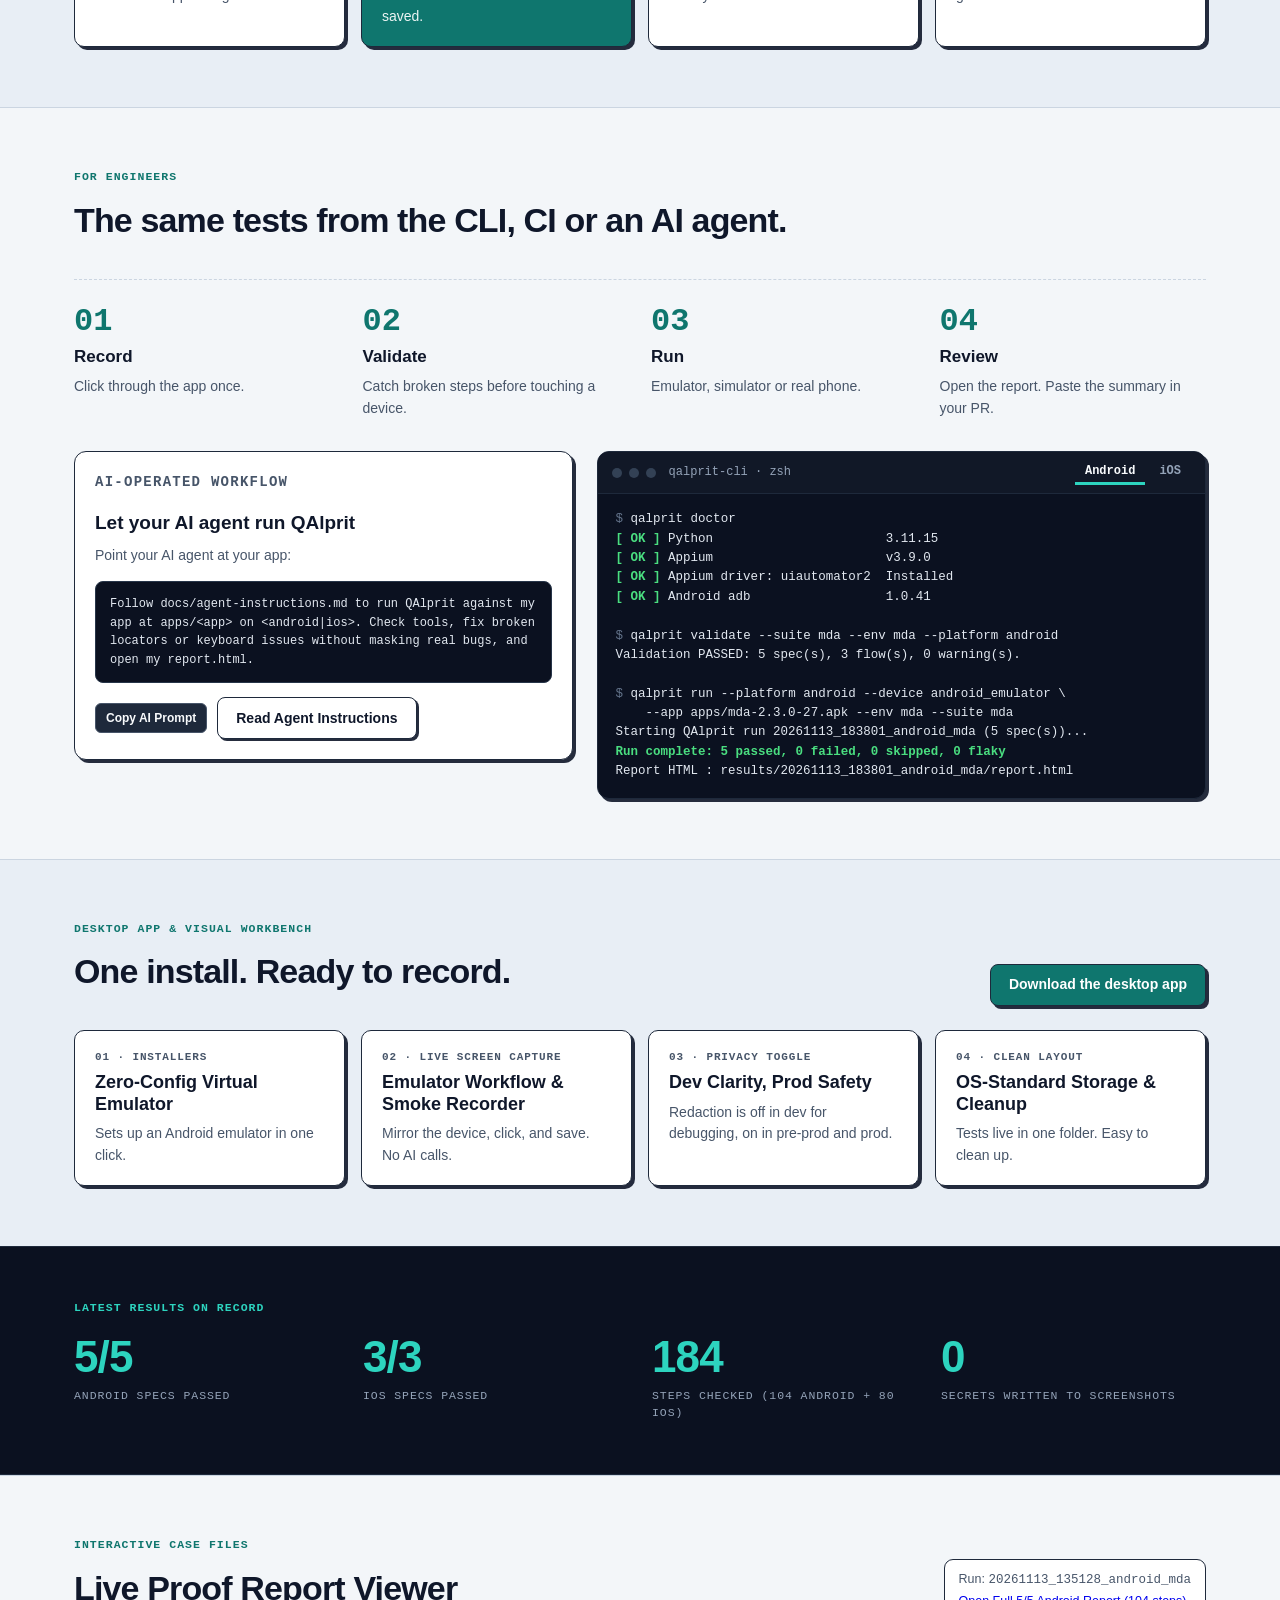
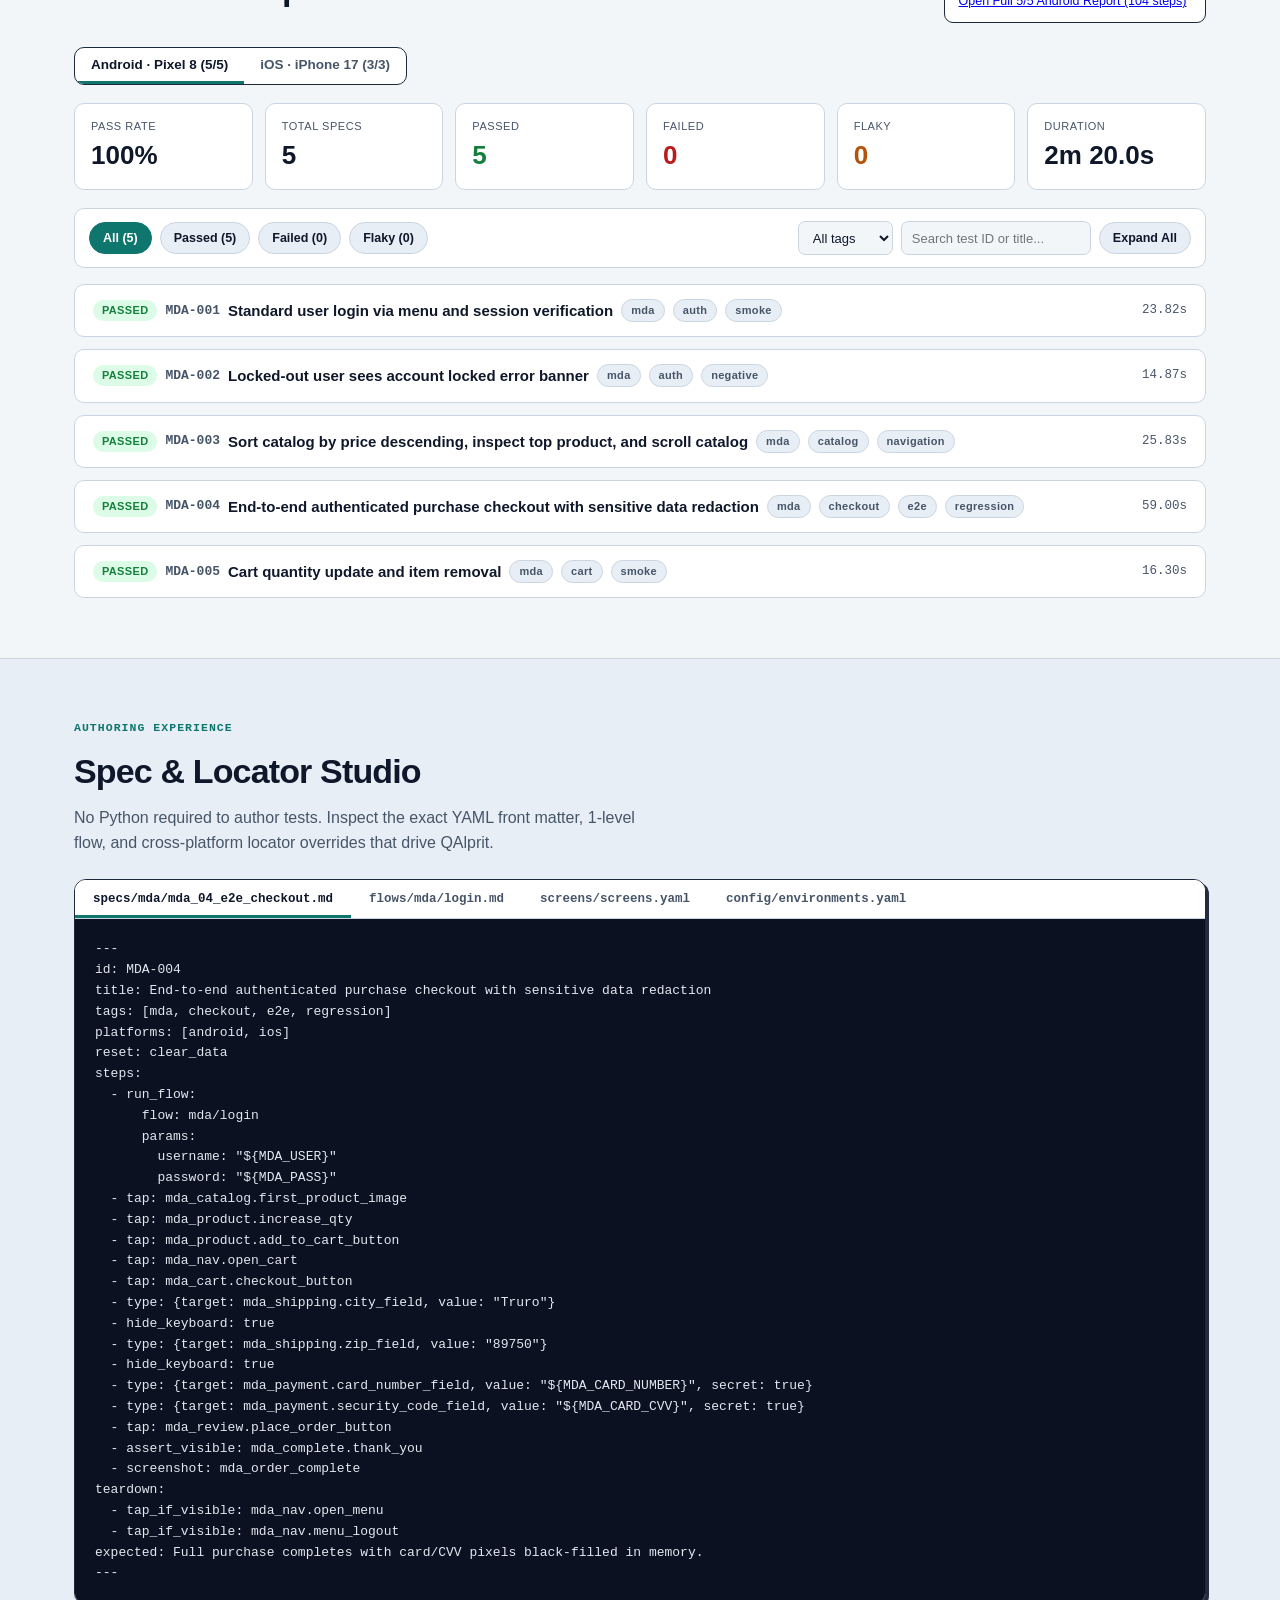
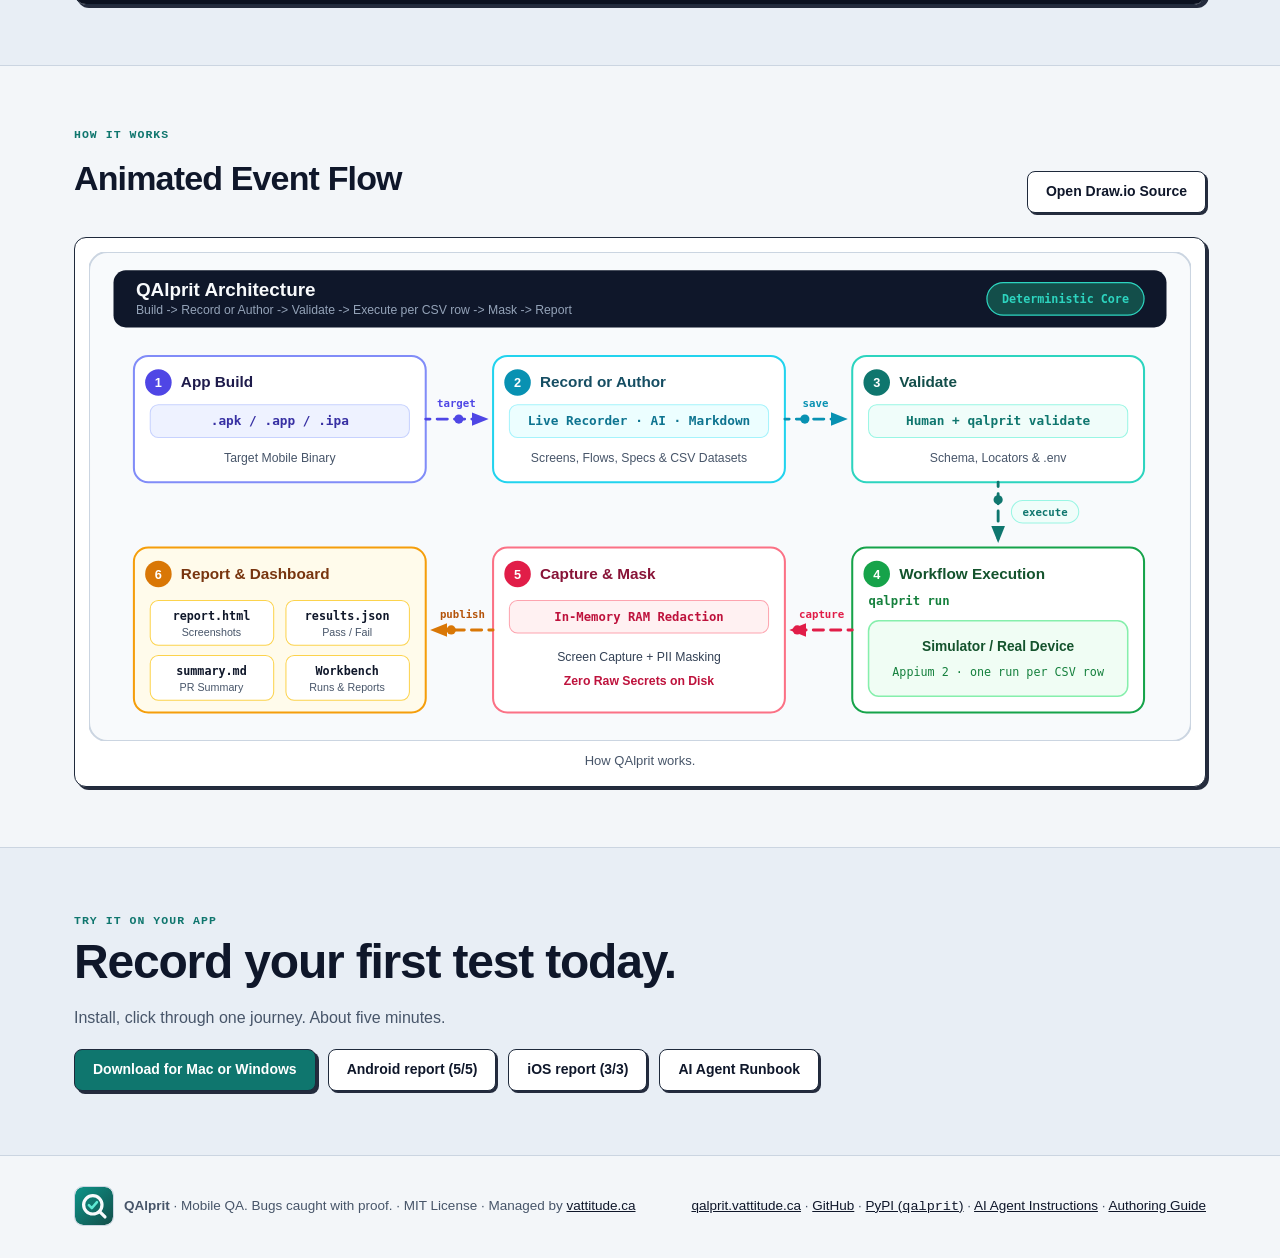
==== commit 5ddc29fe: "chore: release notes and version 0.1.48 for keypad typing and the TNG suite" ====
--- a/web/index.html
+++ b/web/index.html
@@ -53,7 +53,7 @@
         <div class="hero-copy">
           <p class="case-meta">
             <span>Mobile QA · Android &amp; iOS</span>
-            <span class="case-badge"><span aria-hidden="true">✓</span> v0.1.47 · Verified</span>
+            <span class="case-badge"><span aria-hidden="true">✓</span> v0.1.48 · Verified</span>
           </p>
           <h1>Click through your app once.<br /><span class="proof-highlight">Test it forever.</span></h1>
           <p class="lead">
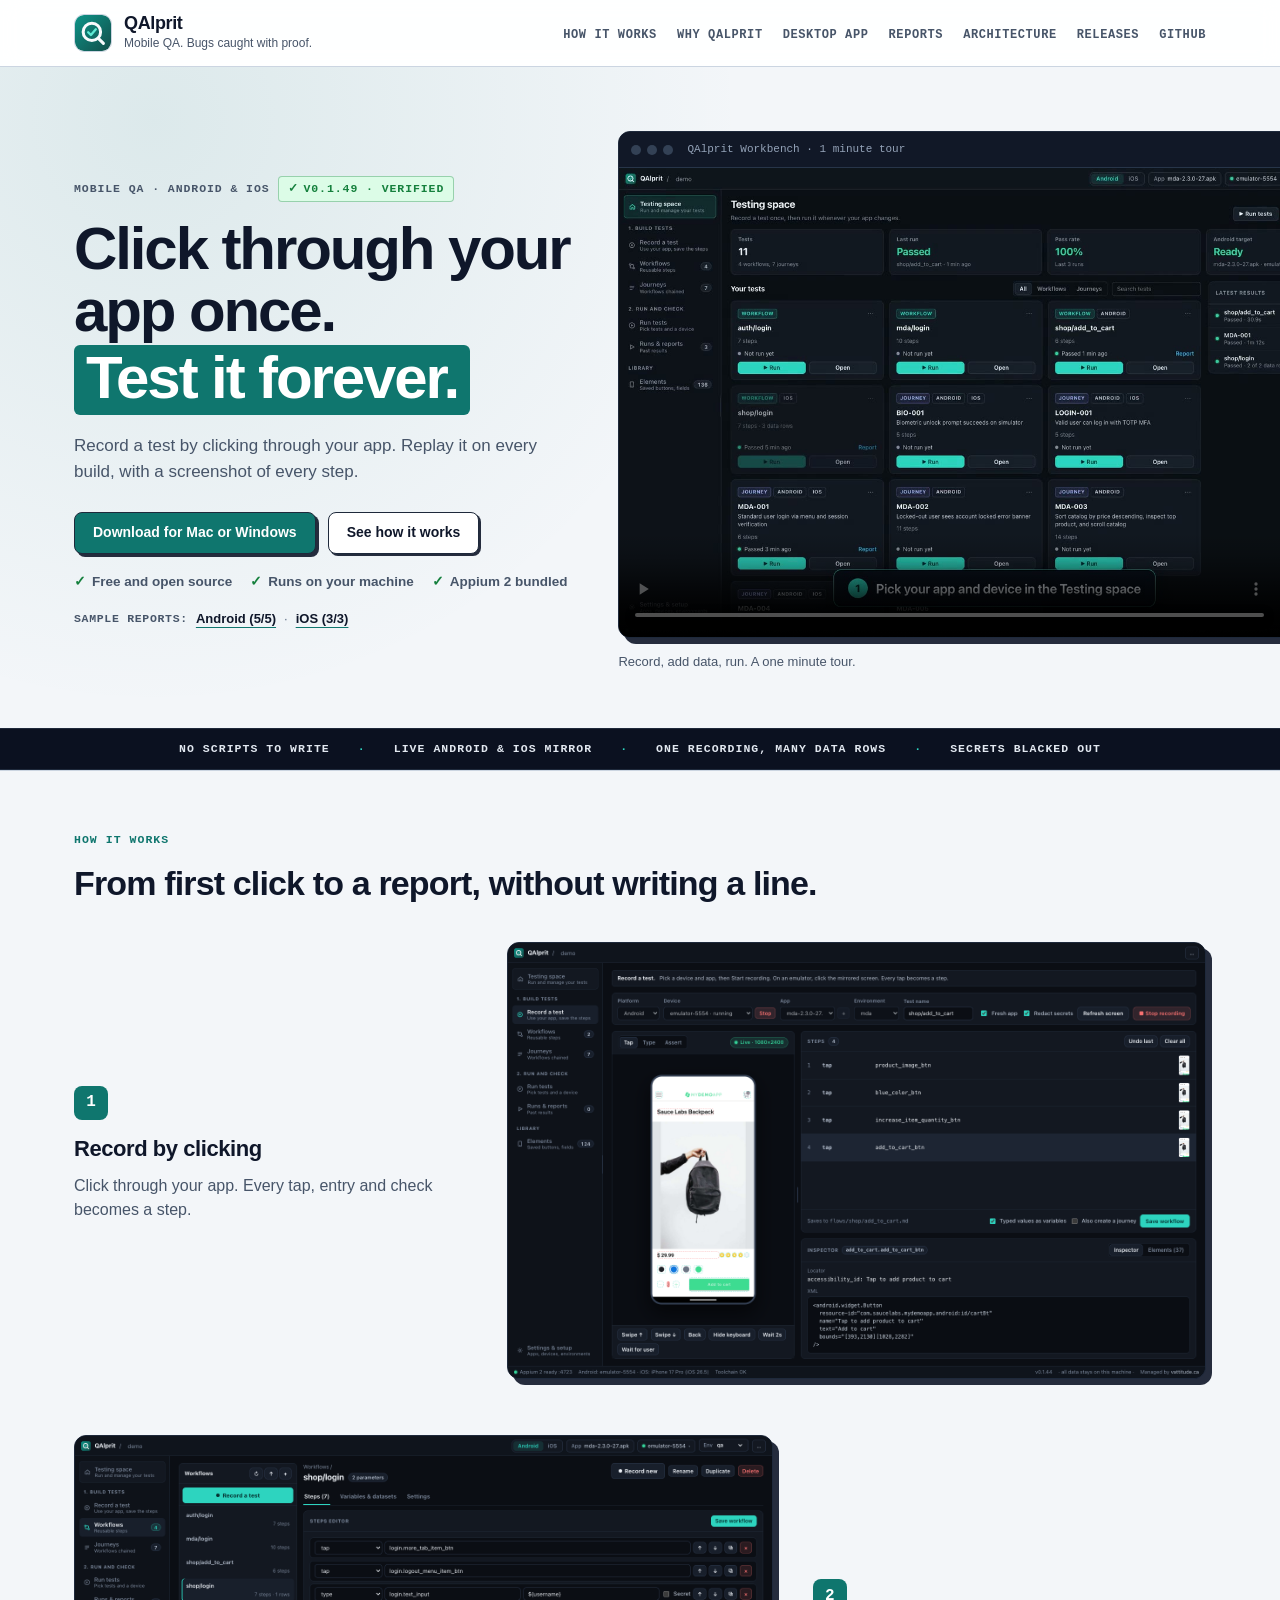
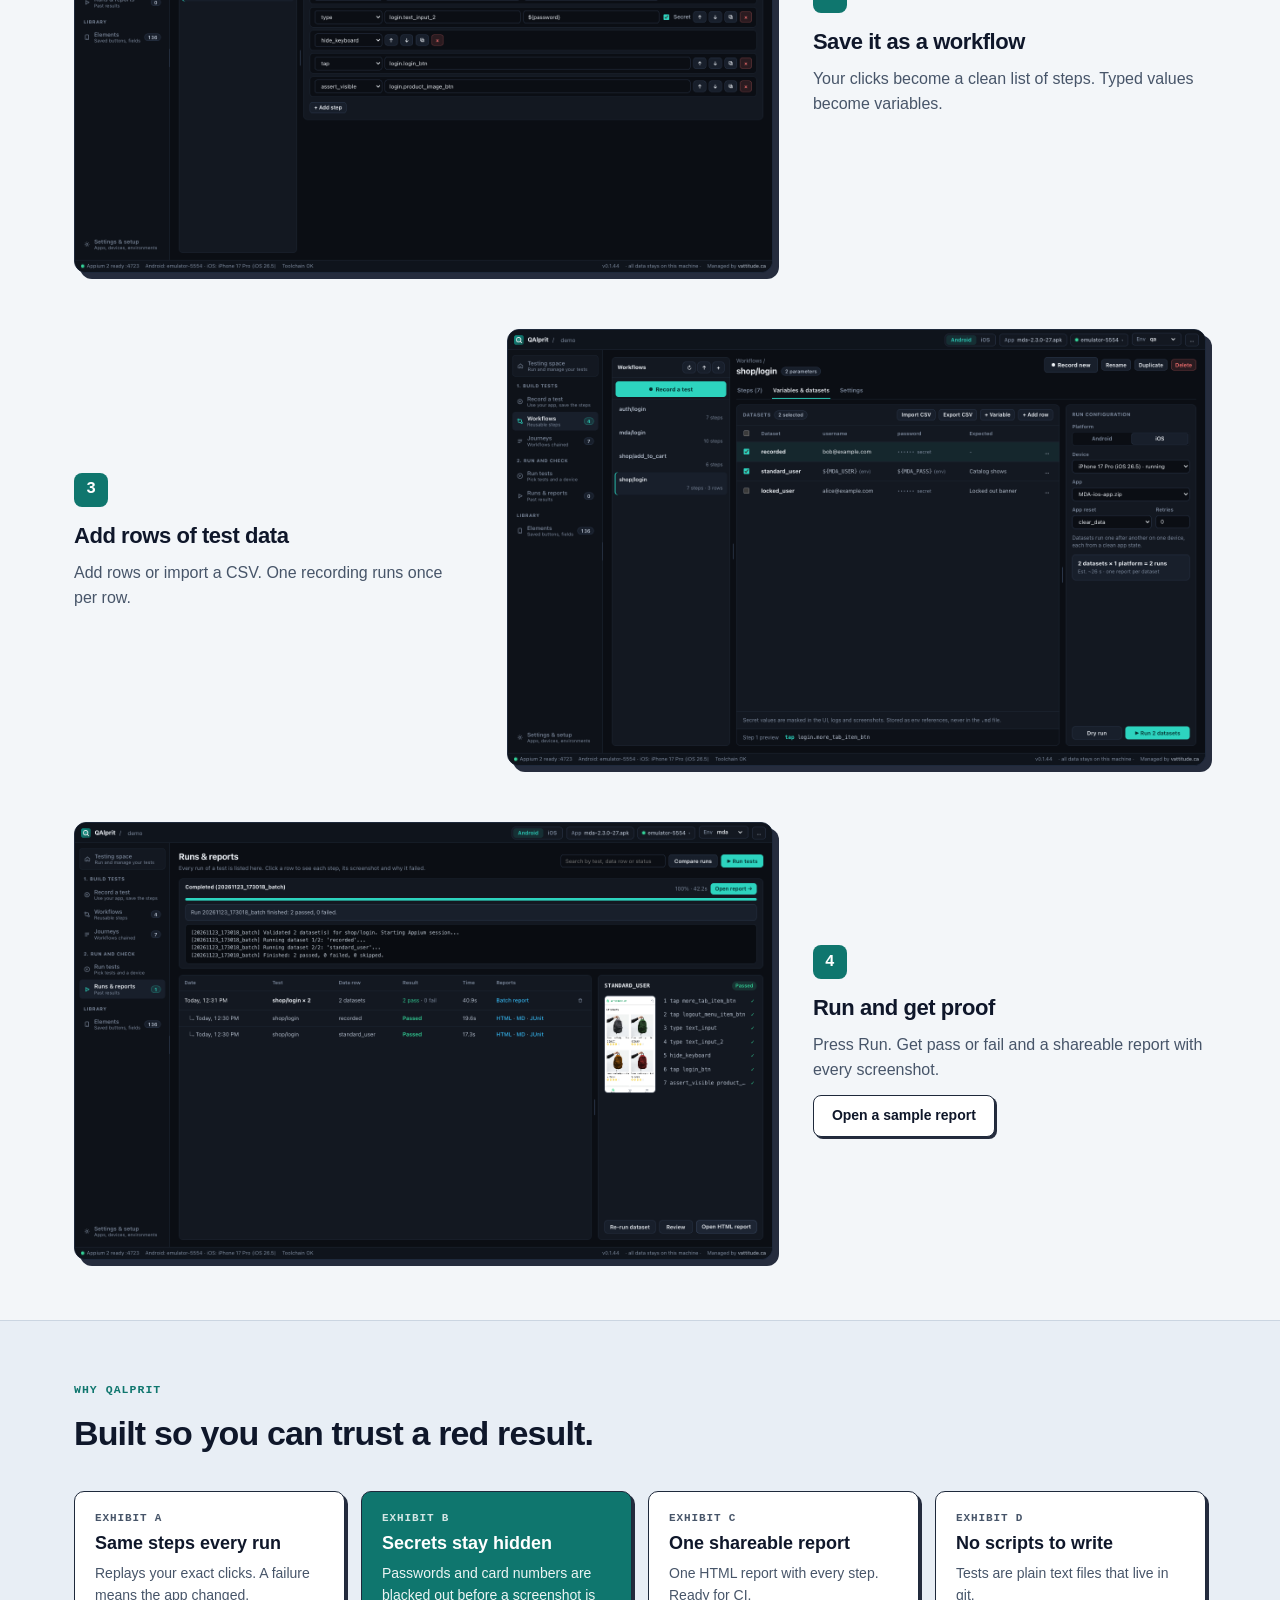
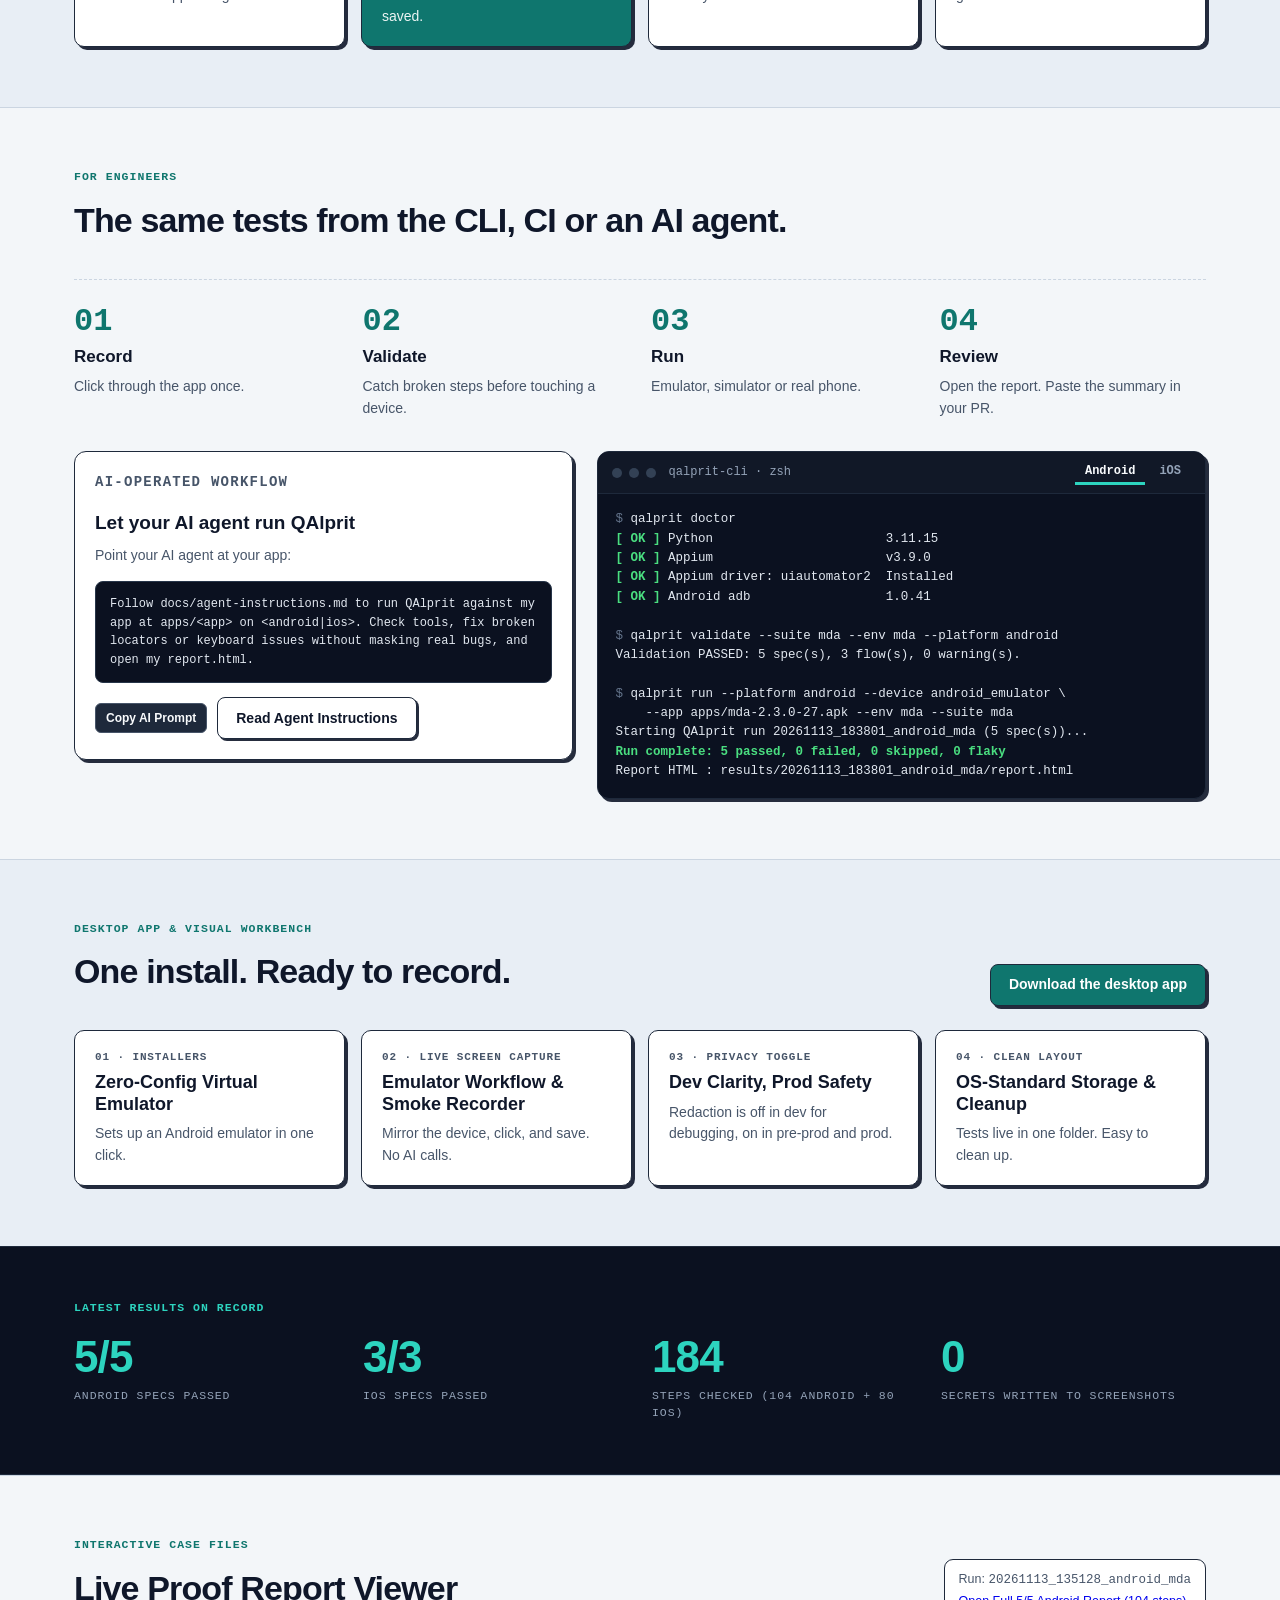
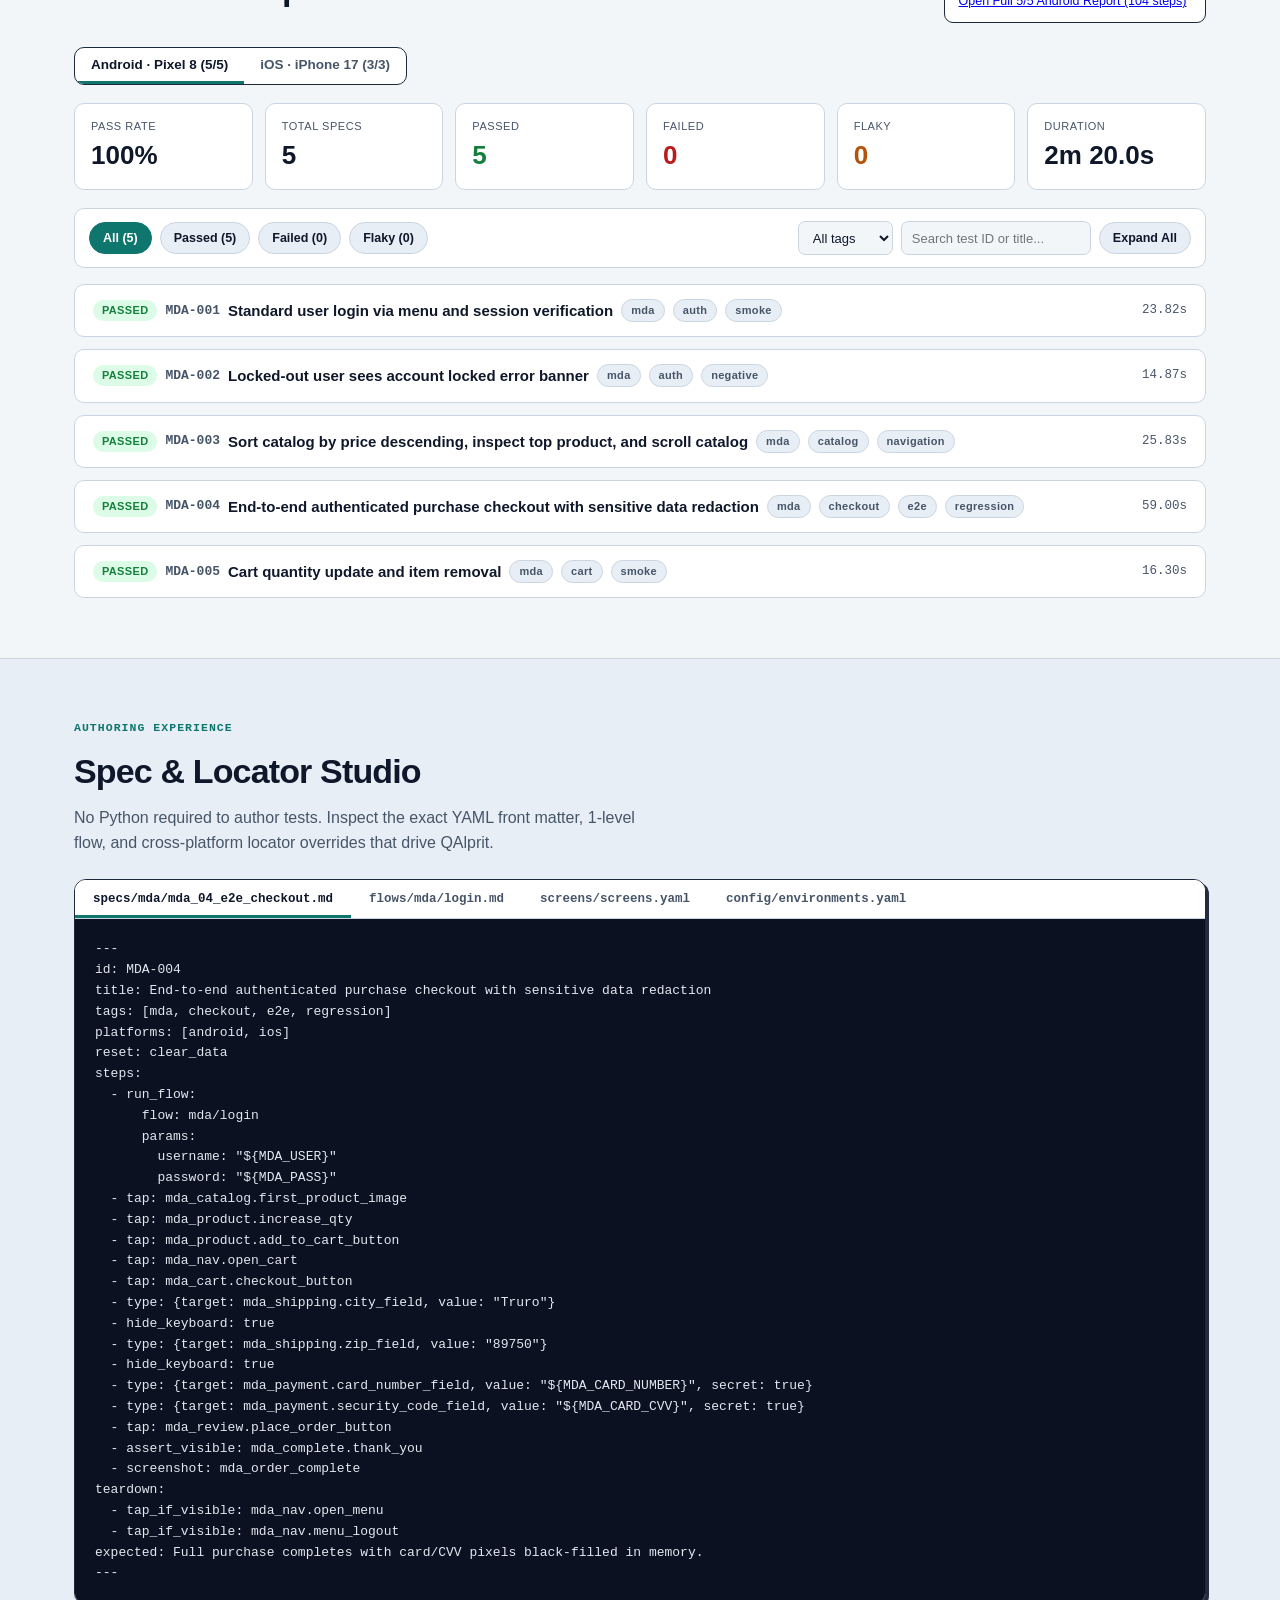
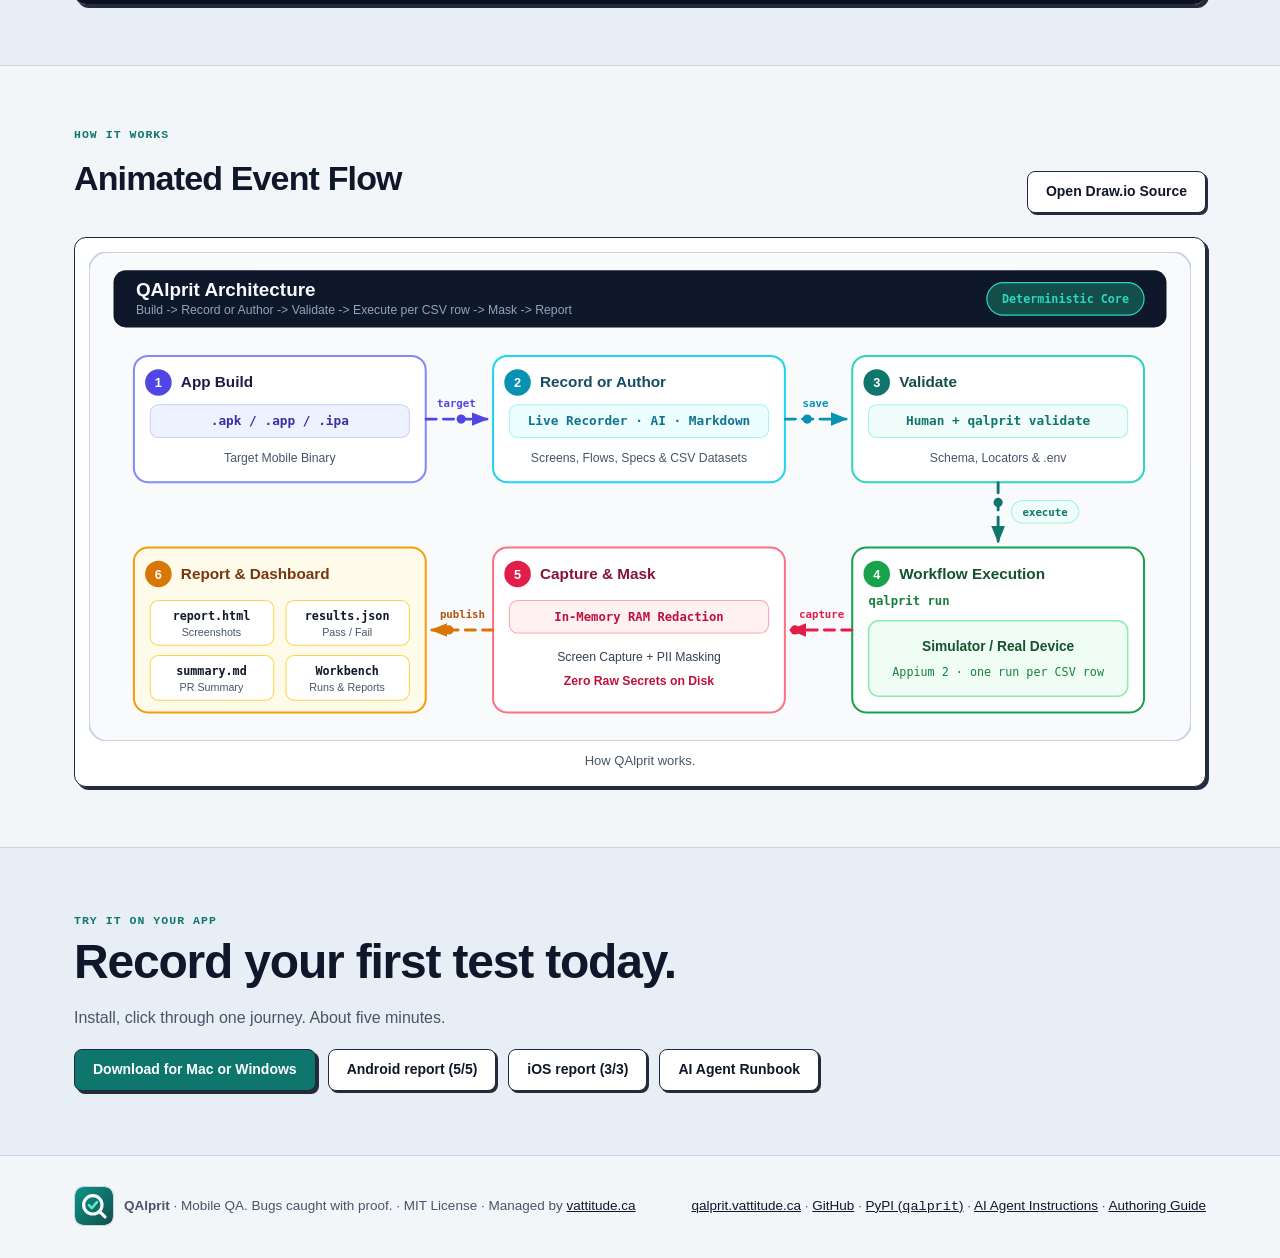
==== commit 877352ad: "feat: QAlprit Web Capture tool for web portals (v0.1.49) Adds tools/web-capture, a standalone Playwr" ====
--- a/web/index.html
+++ b/web/index.html
@@ -53,7 +53,7 @@
         <div class="hero-copy">
           <p class="case-meta">
             <span>Mobile QA · Android &amp; iOS</span>
-            <span class="case-badge"><span aria-hidden="true">✓</span> v0.1.48 · Verified</span>
+            <span class="case-badge"><span aria-hidden="true">✓</span> v0.1.49 · Verified</span>
           </p>
           <h1>Click through your app once.<br /><span class="proof-highlight">Test it forever.</span></h1>
           <p class="lead">
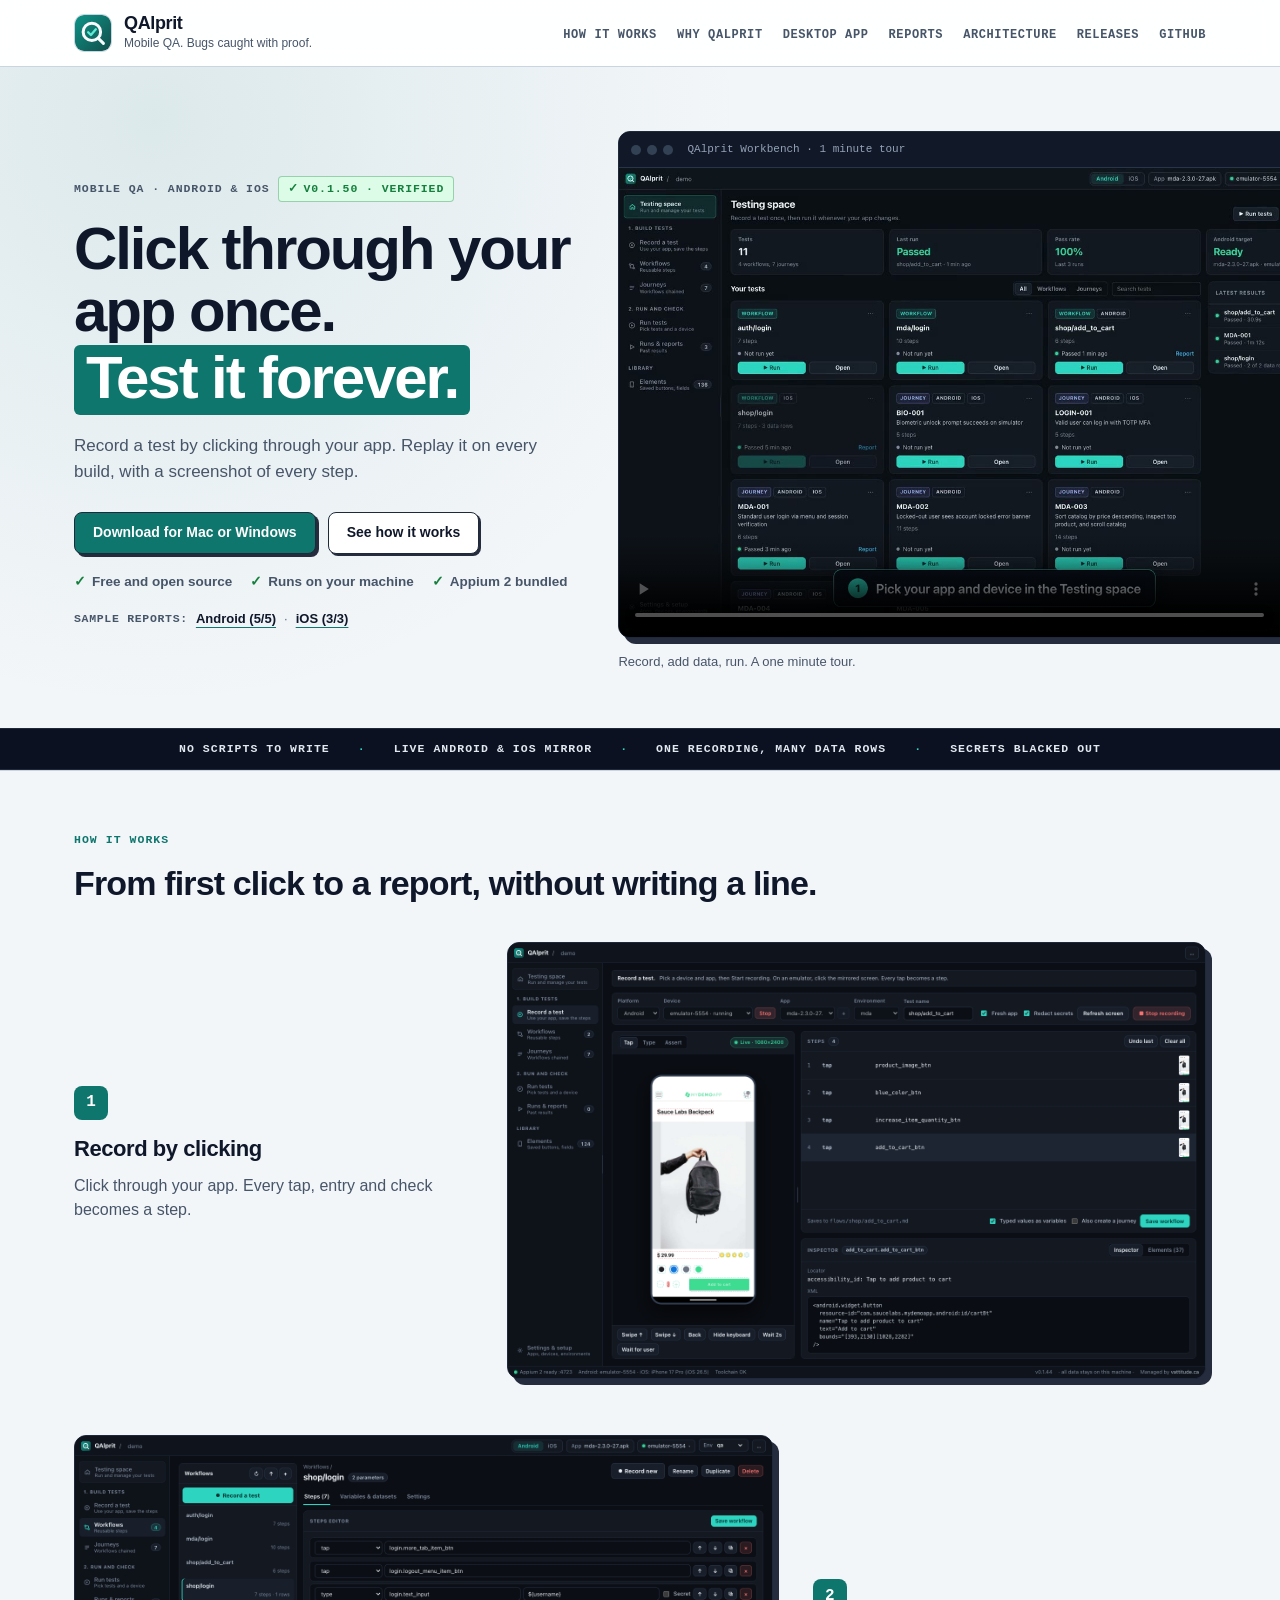
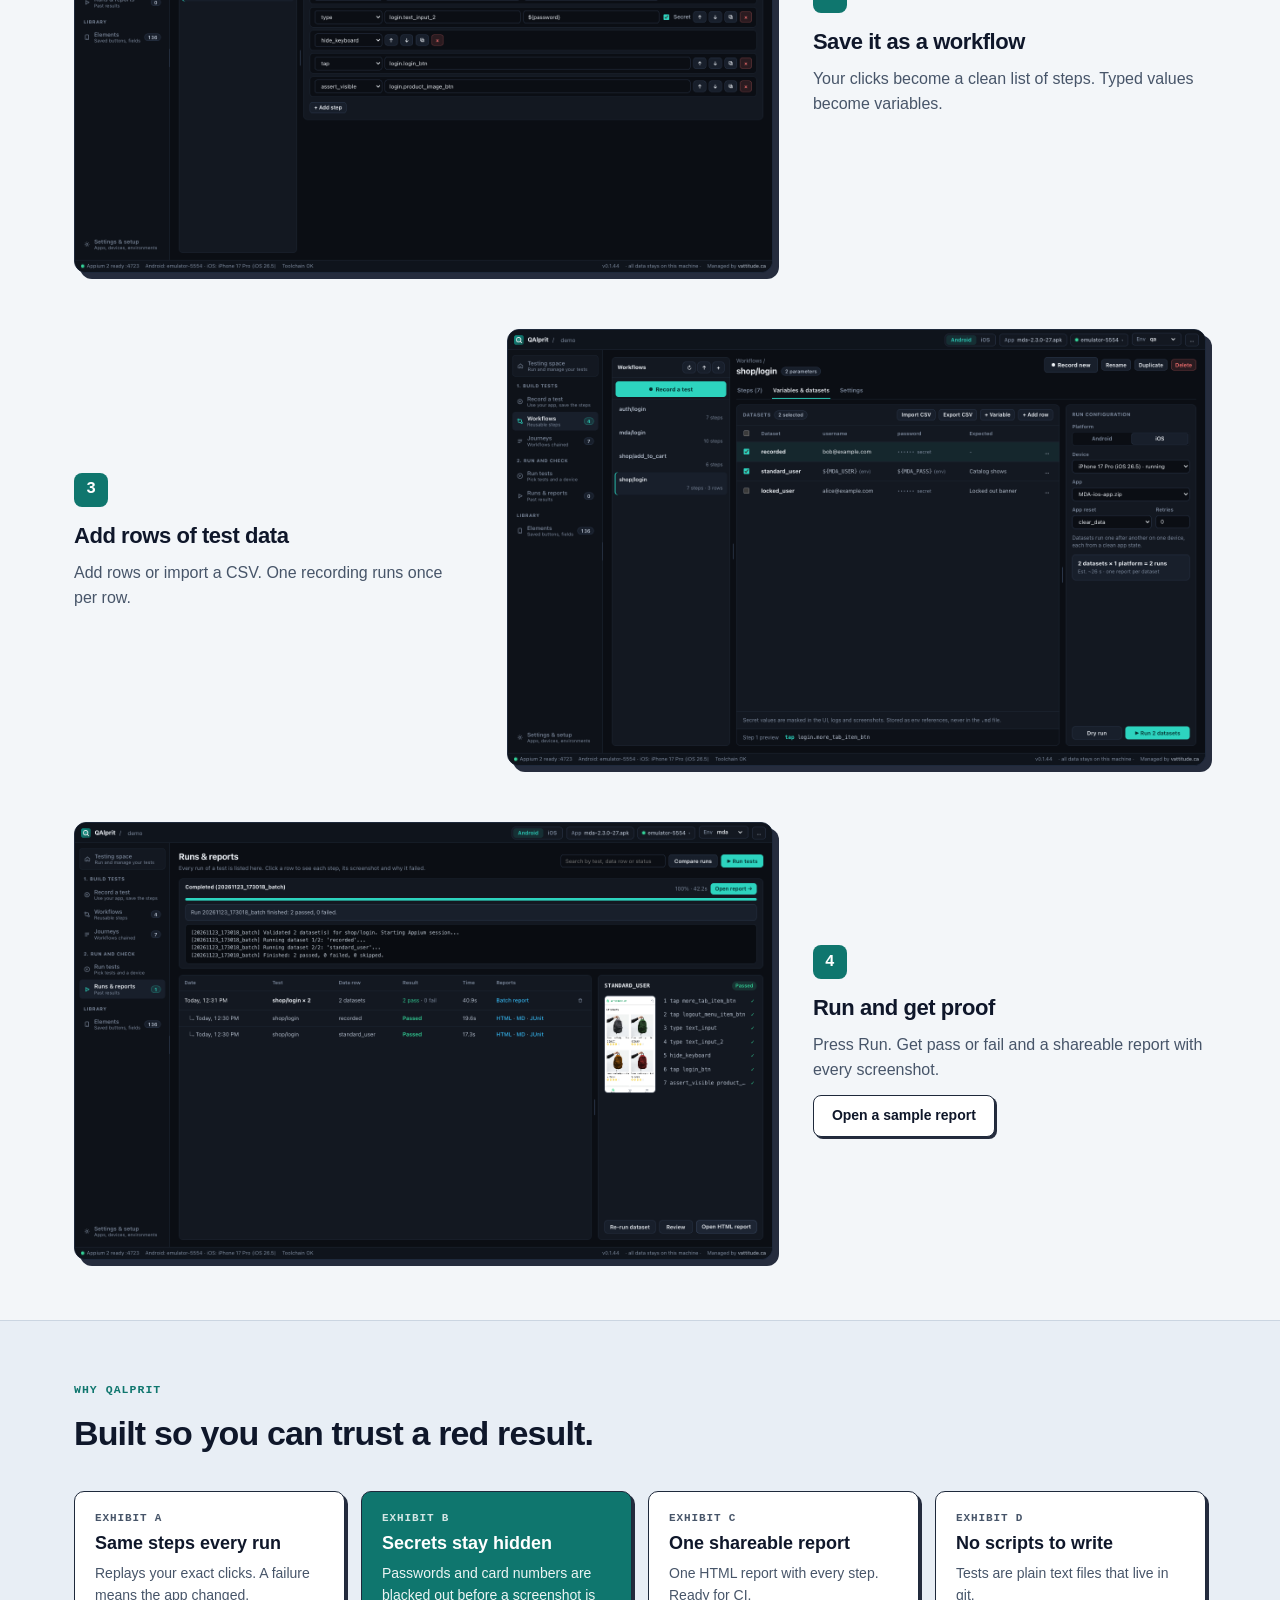
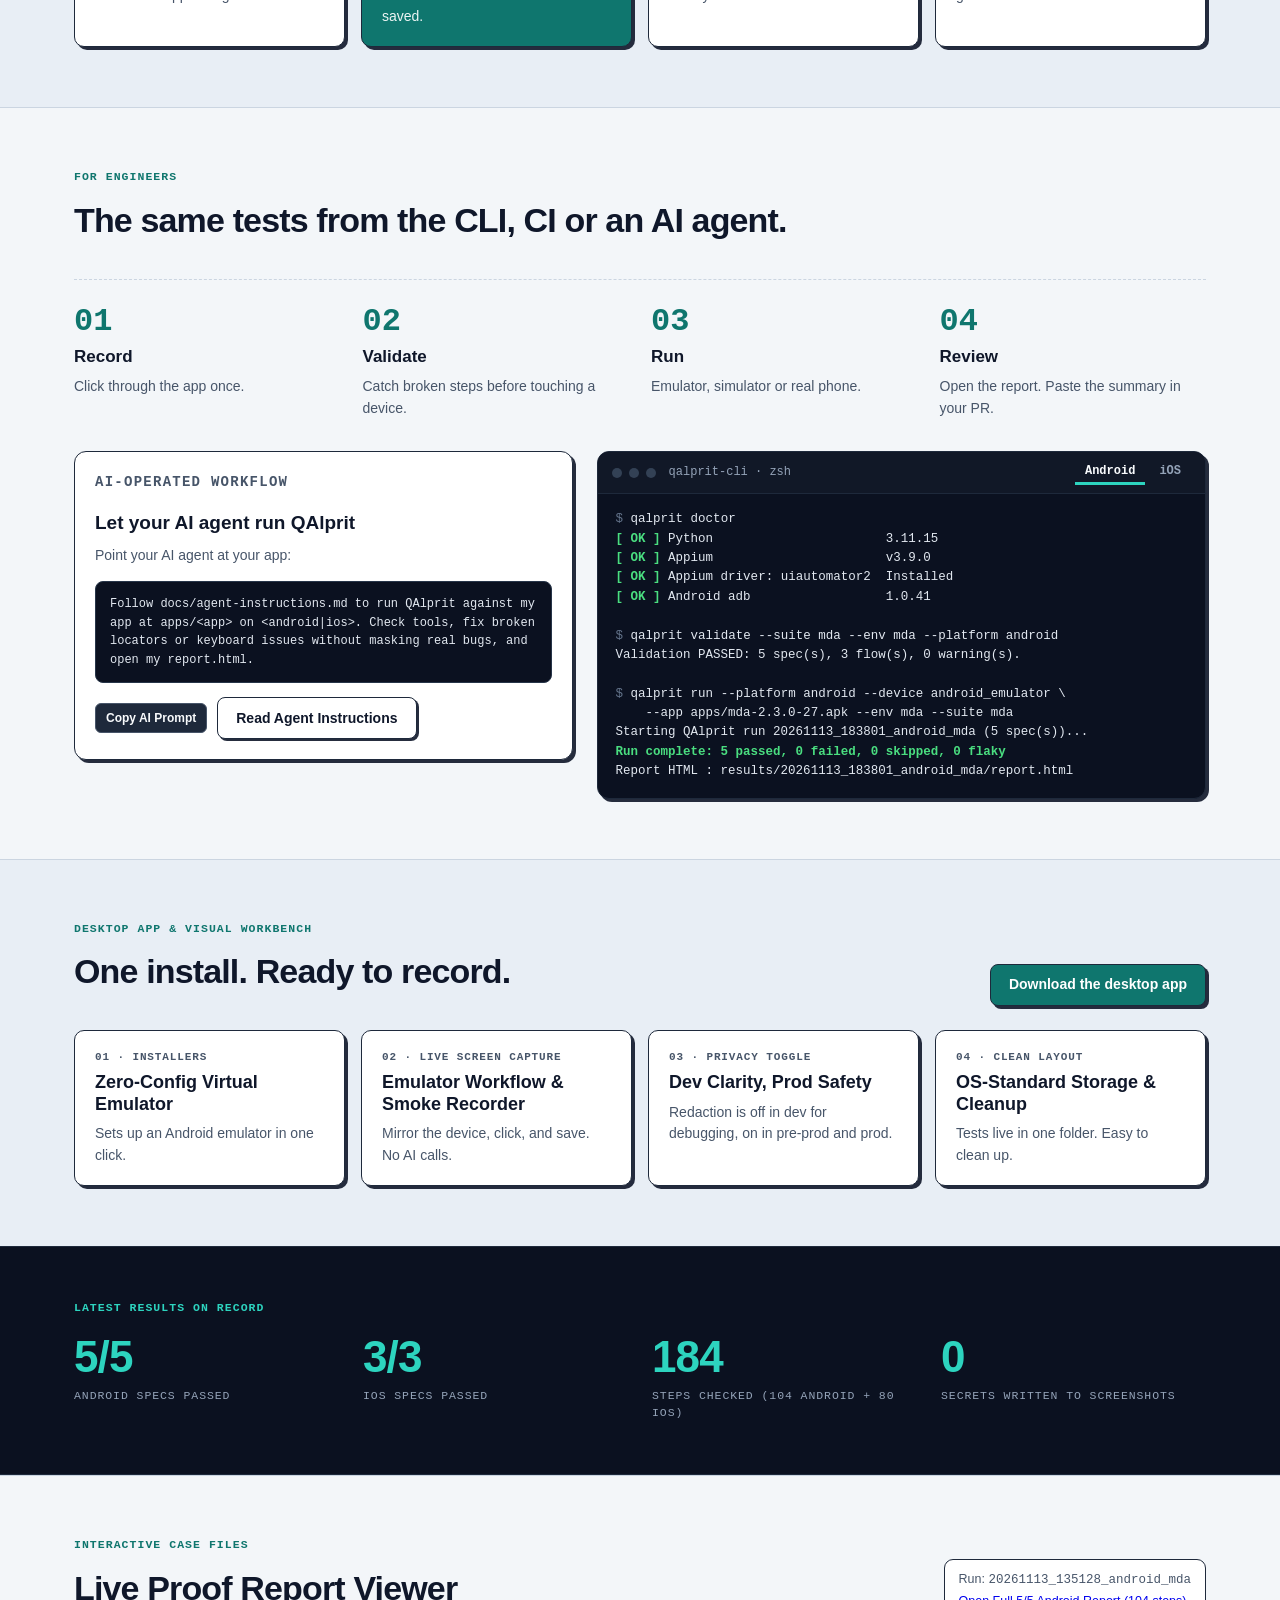
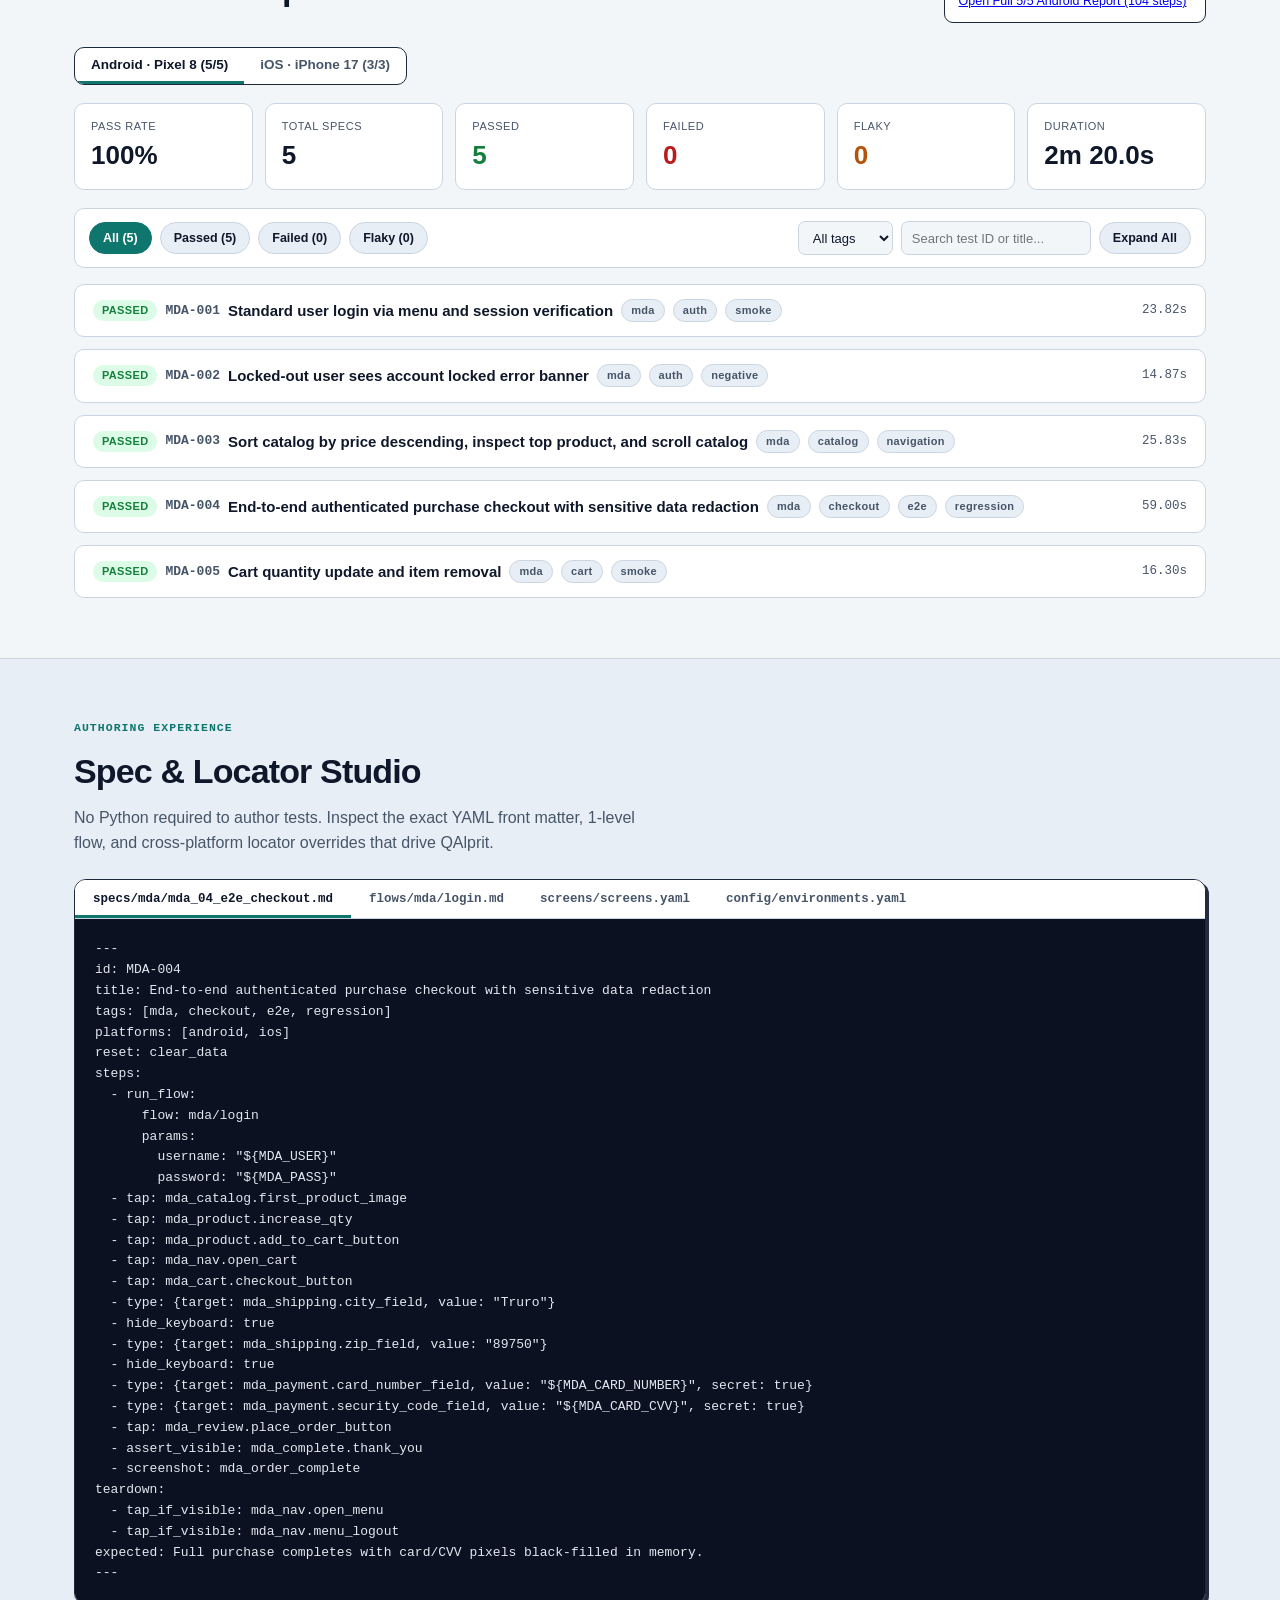
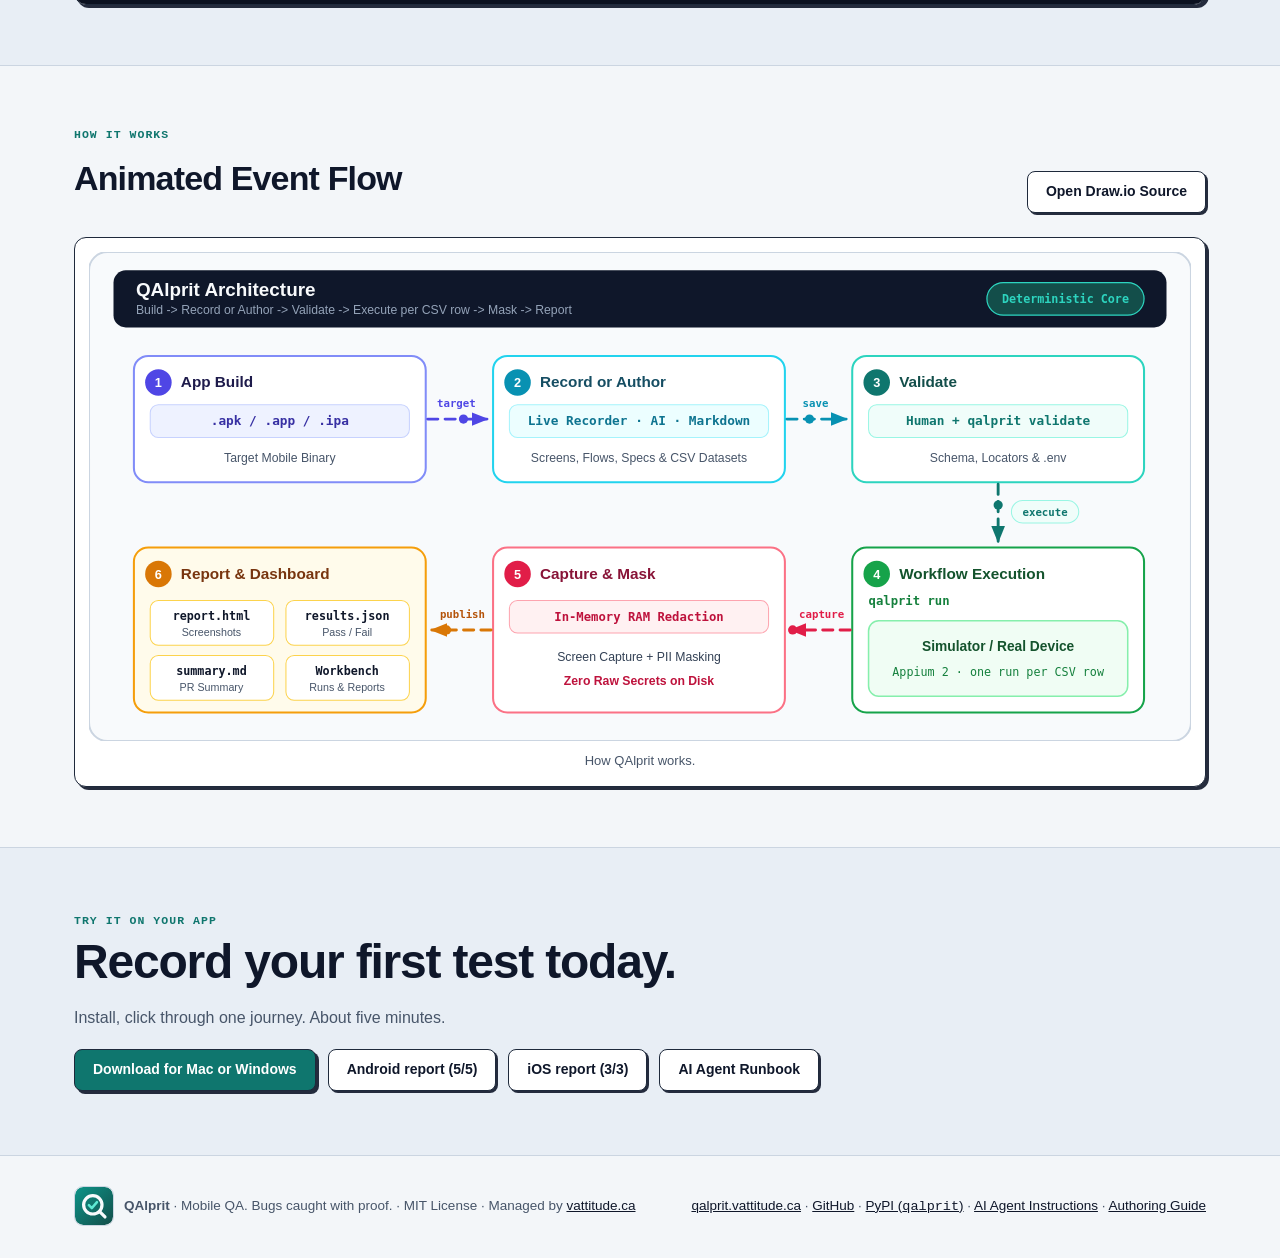
==== commit cdfc7f56: "chore: release v0.1.50" ====
--- a/web/index.html
+++ b/web/index.html
@@ -53,7 +53,7 @@
         <div class="hero-copy">
           <p class="case-meta">
             <span>Mobile QA · Android &amp; iOS</span>
-            <span class="case-badge"><span aria-hidden="true">✓</span> v0.1.49 · Verified</span>
+            <span class="case-badge"><span aria-hidden="true">✓</span> v0.1.50 · Verified</span>
           </p>
           <h1>Click through your app once.<br /><span class="proof-highlight">Test it forever.</span></h1>
           <p class="lead">
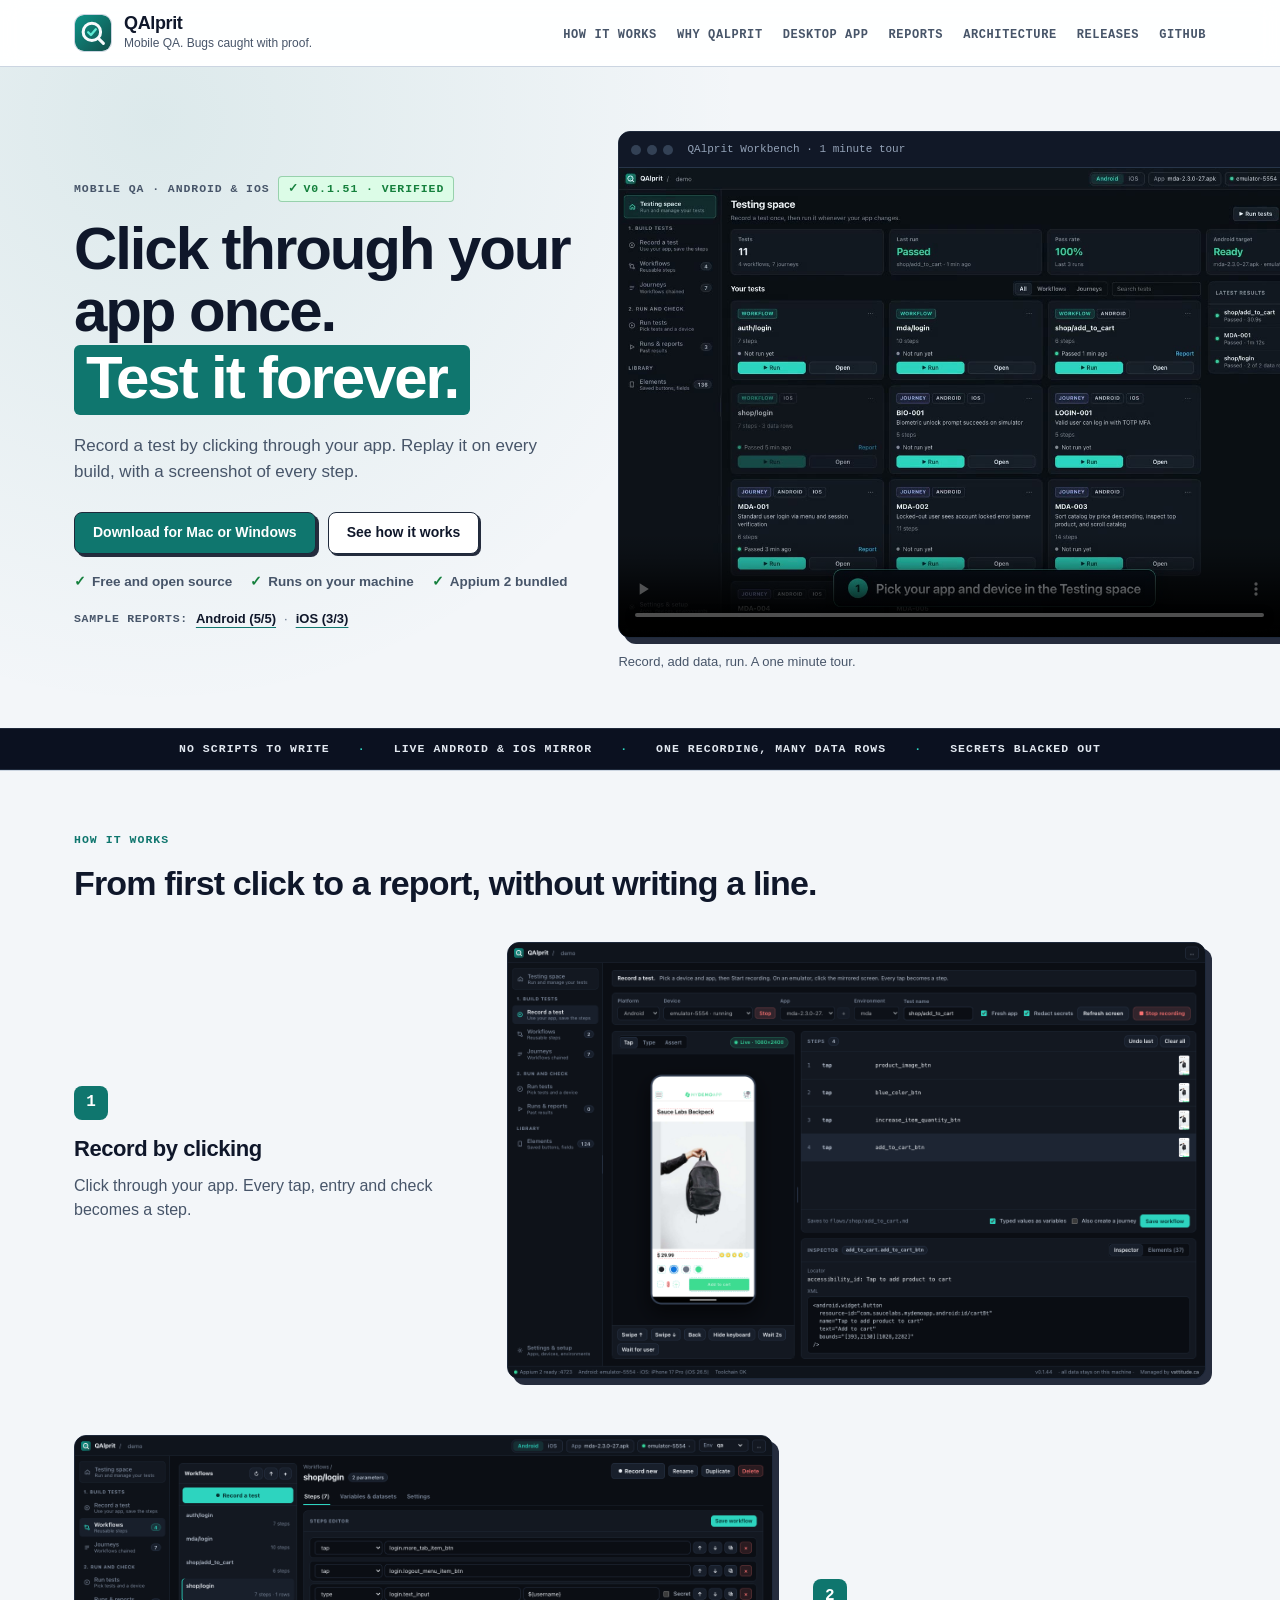
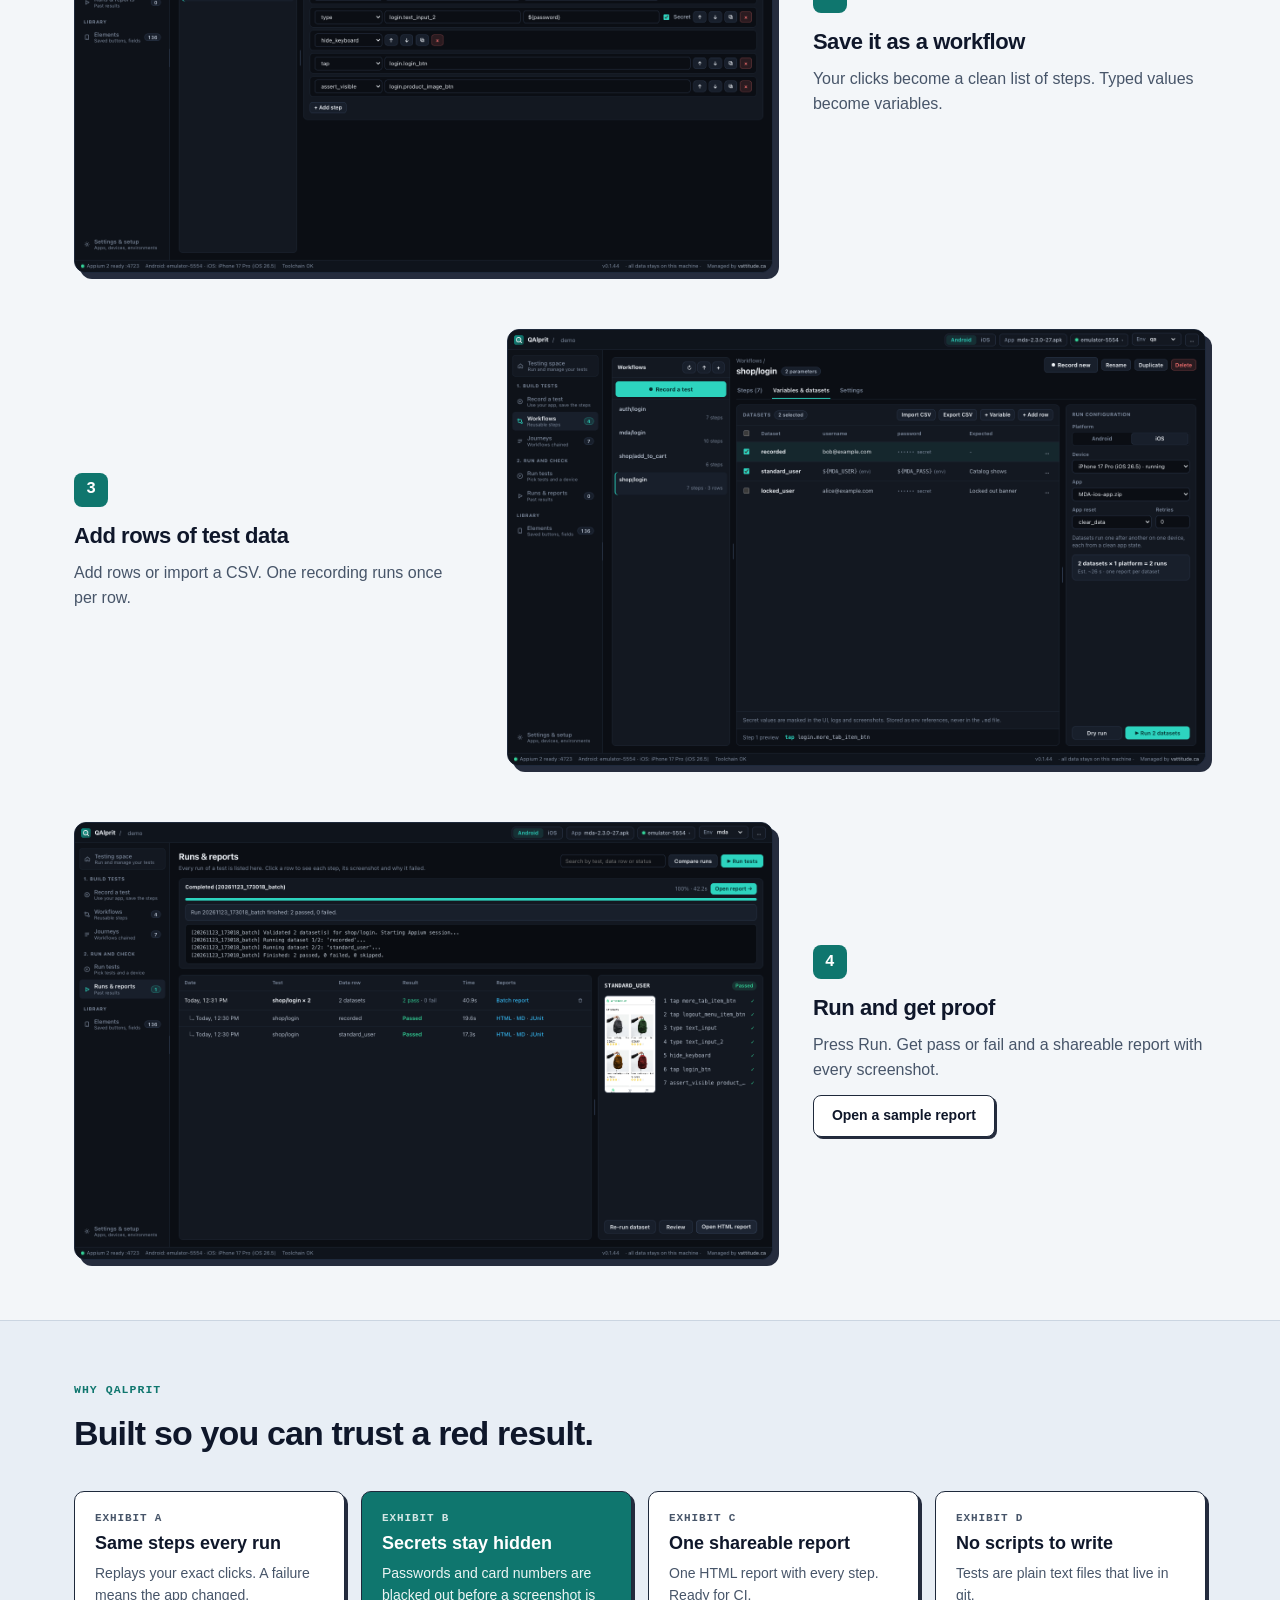
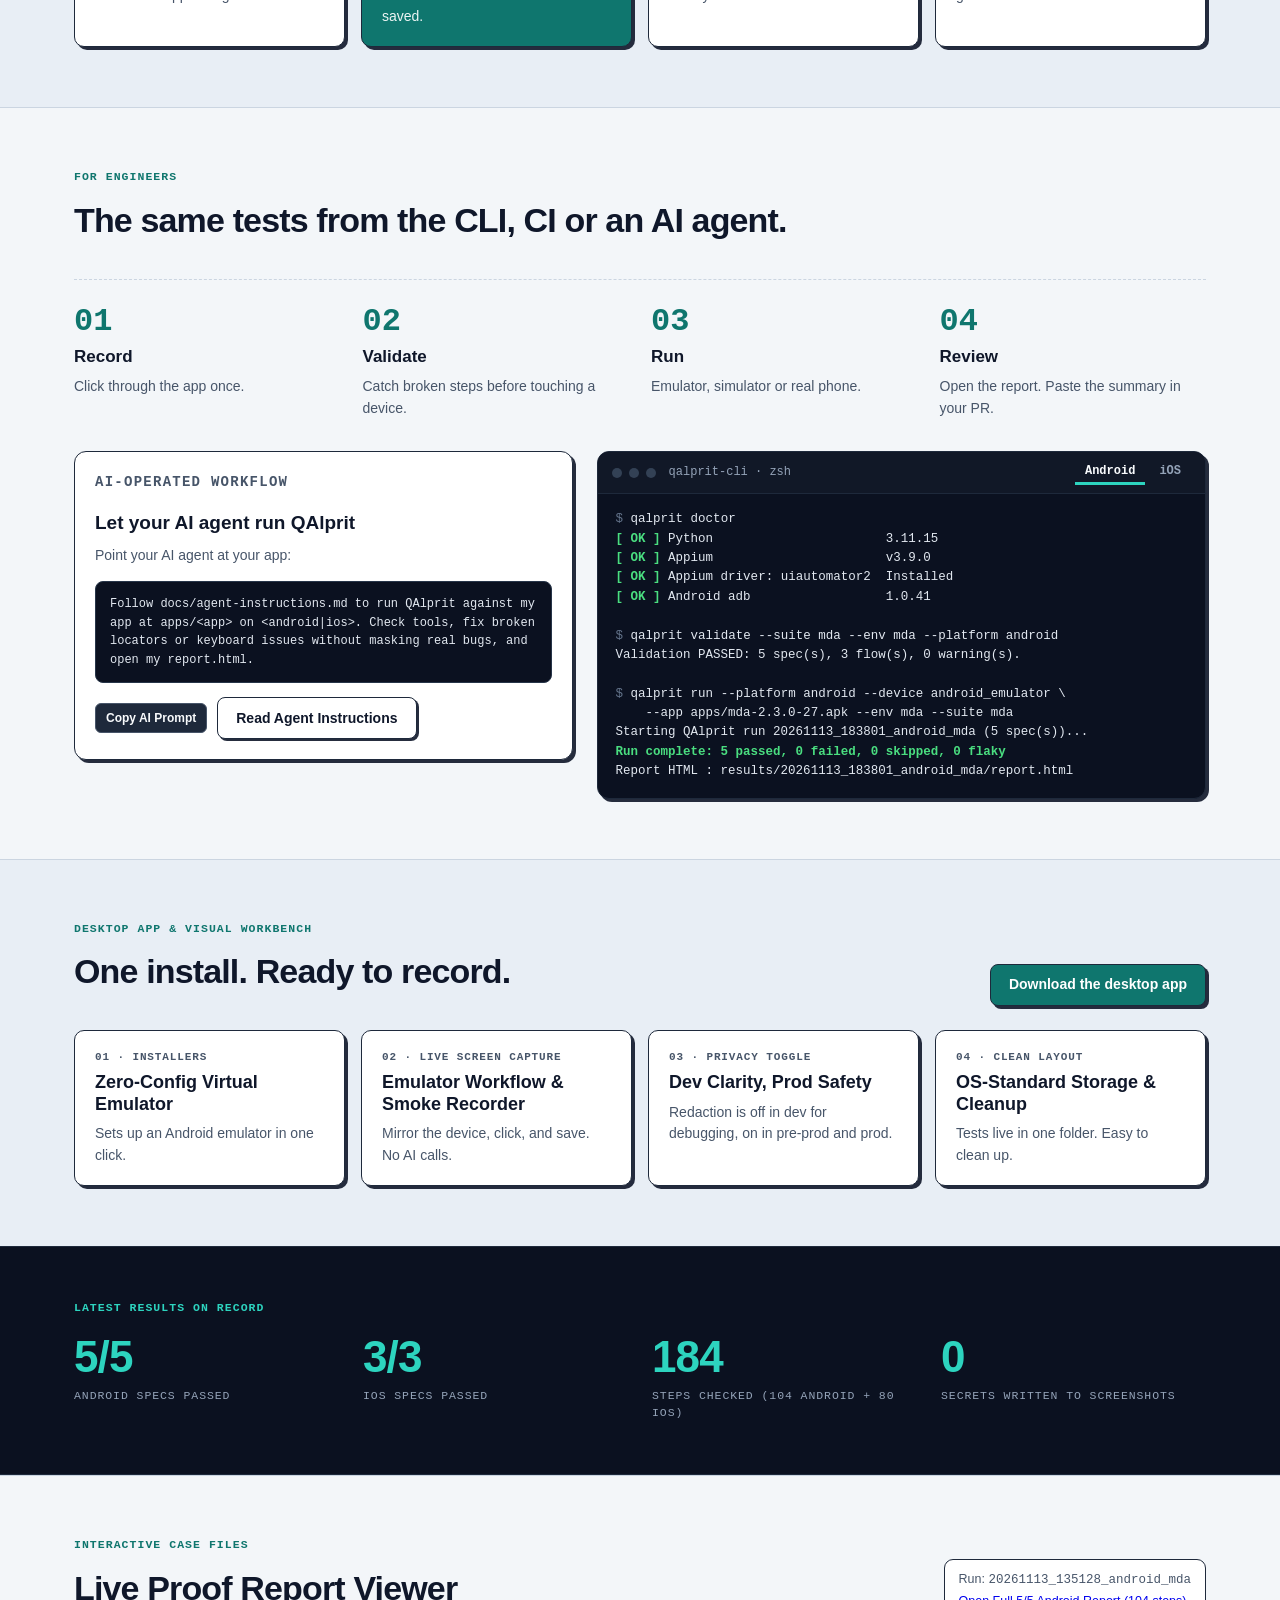
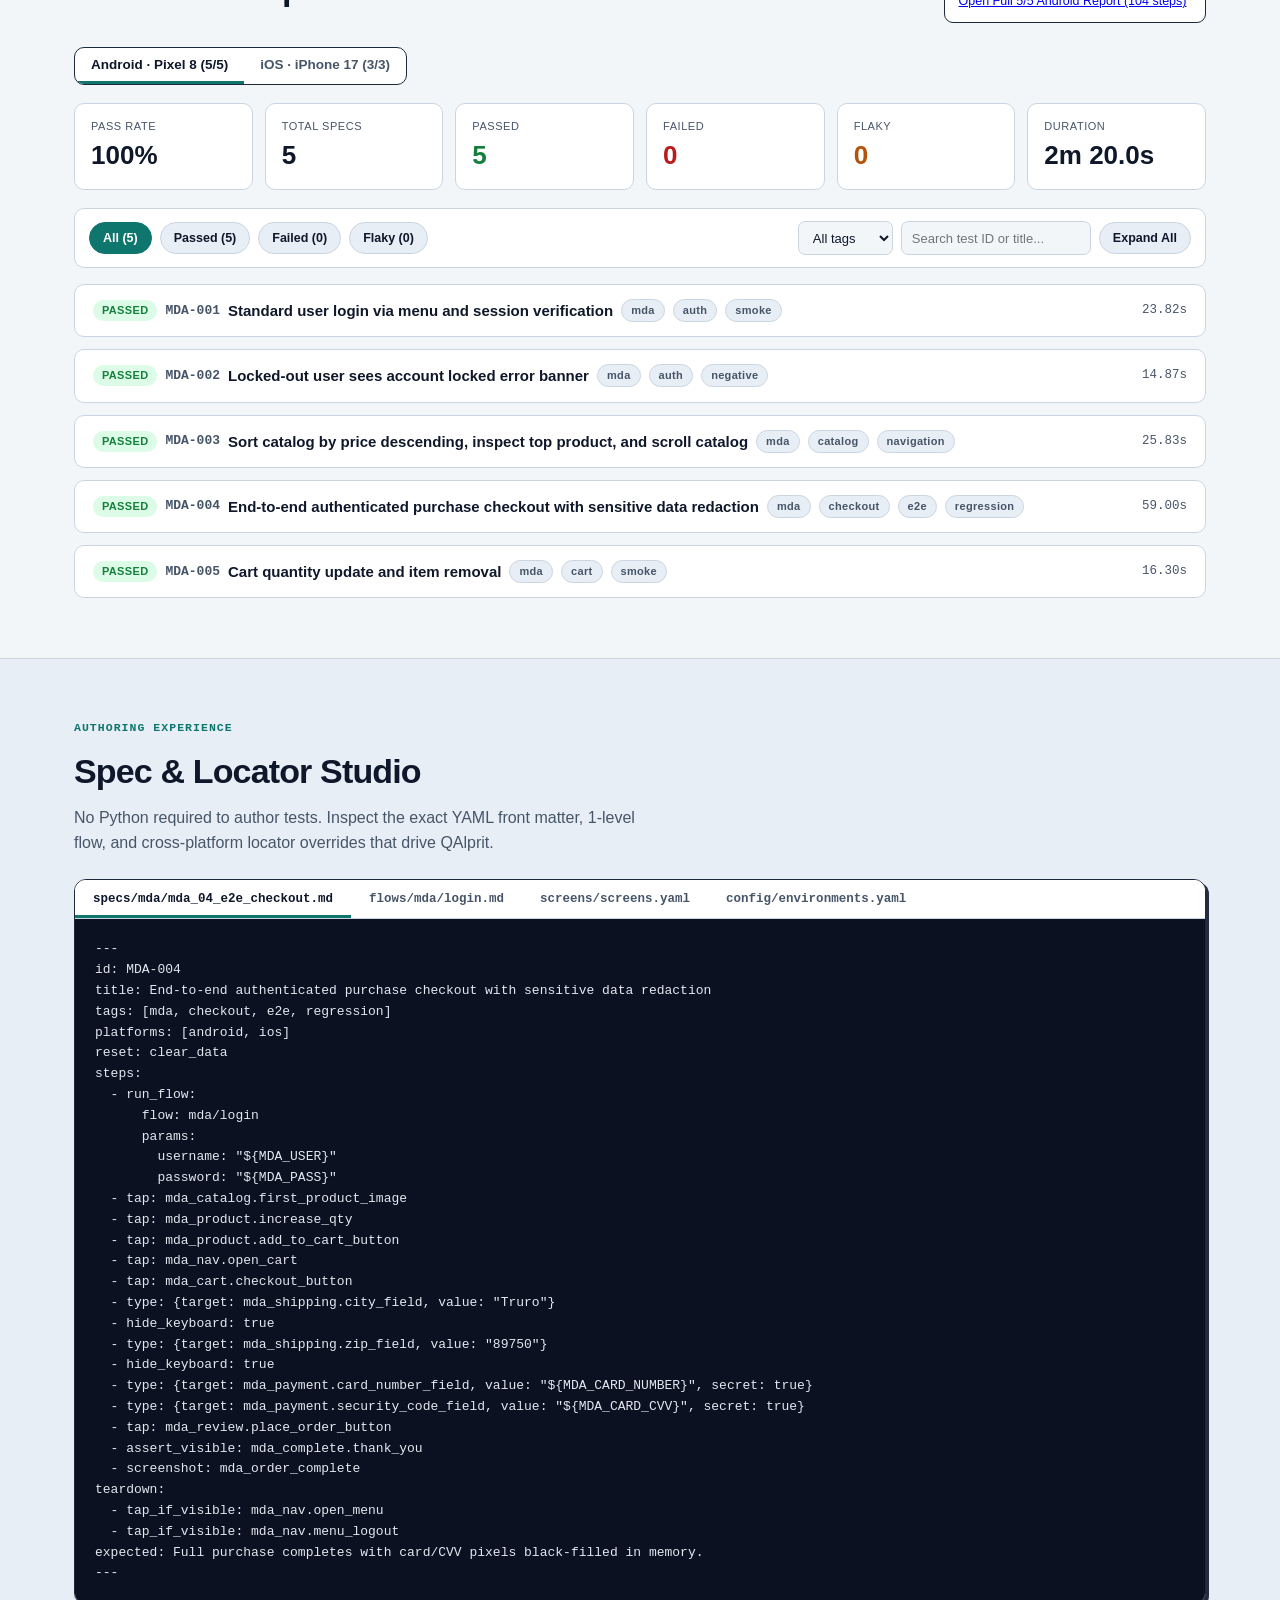
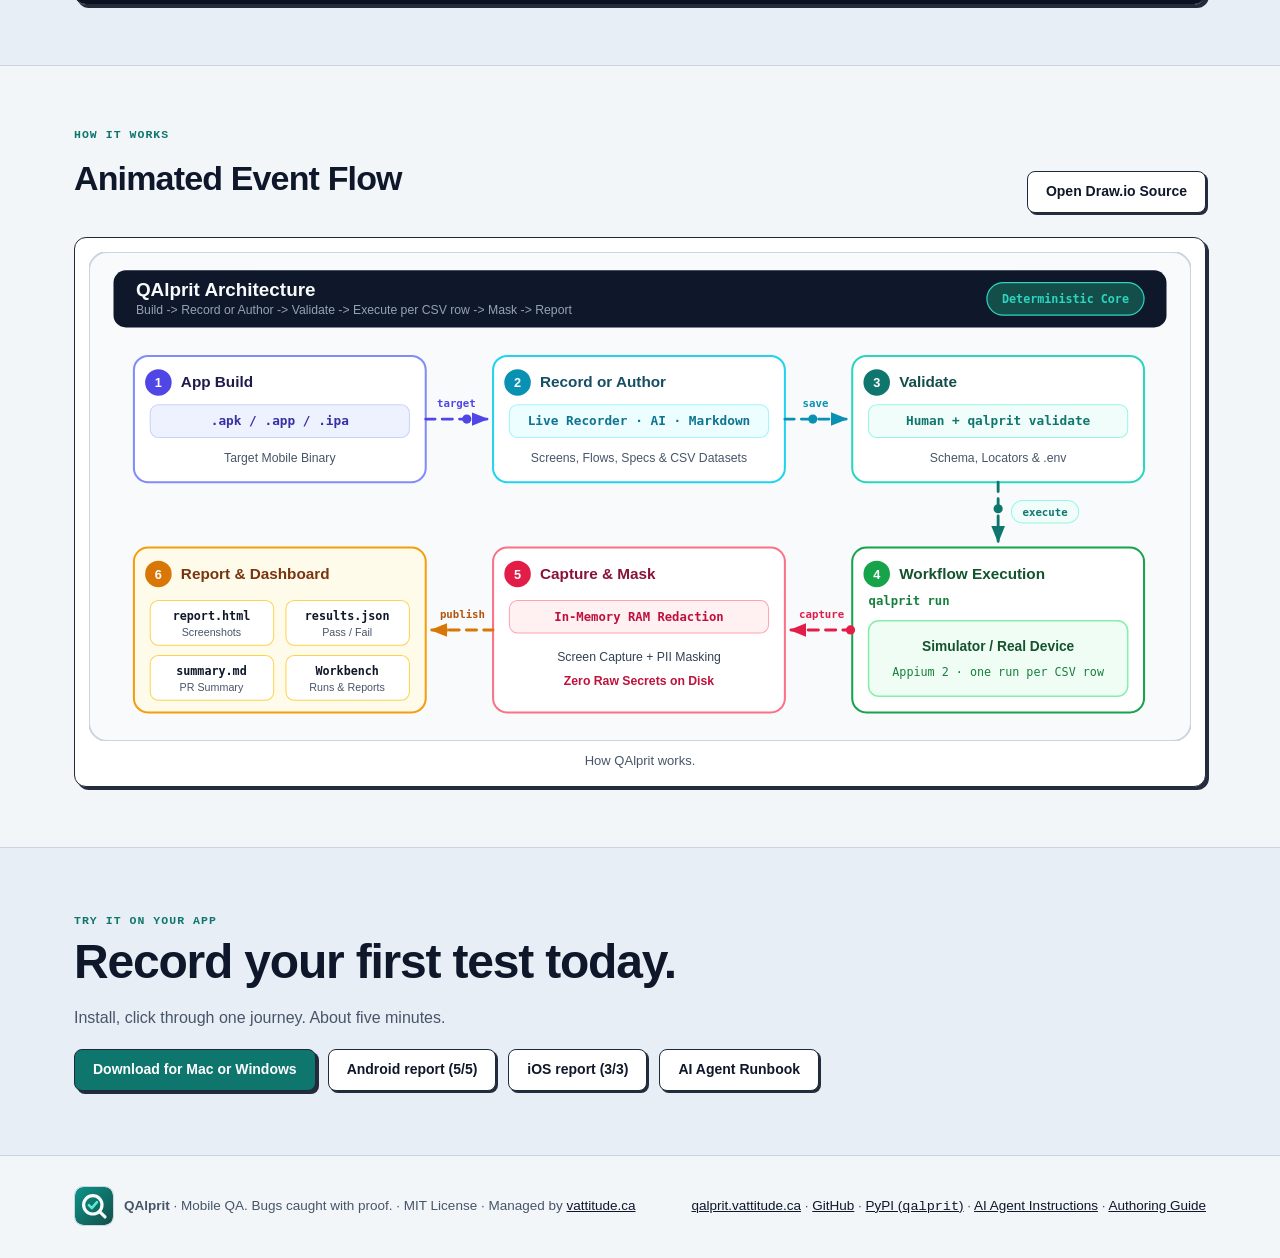
==== commit 29726da0: "feat: screen capture script for AI-driven catalogs (v0.1.51) scripts/screen_capture.py holds one App" ====
--- a/web/index.html
+++ b/web/index.html
@@ -53,7 +53,7 @@
         <div class="hero-copy">
           <p class="case-meta">
             <span>Mobile QA · Android &amp; iOS</span>
-            <span class="case-badge"><span aria-hidden="true">✓</span> v0.1.50 · Verified</span>
+            <span class="case-badge"><span aria-hidden="true">✓</span> v0.1.51 · Verified</span>
           </p>
           <h1>Click through your app once.<br /><span class="proof-highlight">Test it forever.</span></h1>
           <p class="lead">
